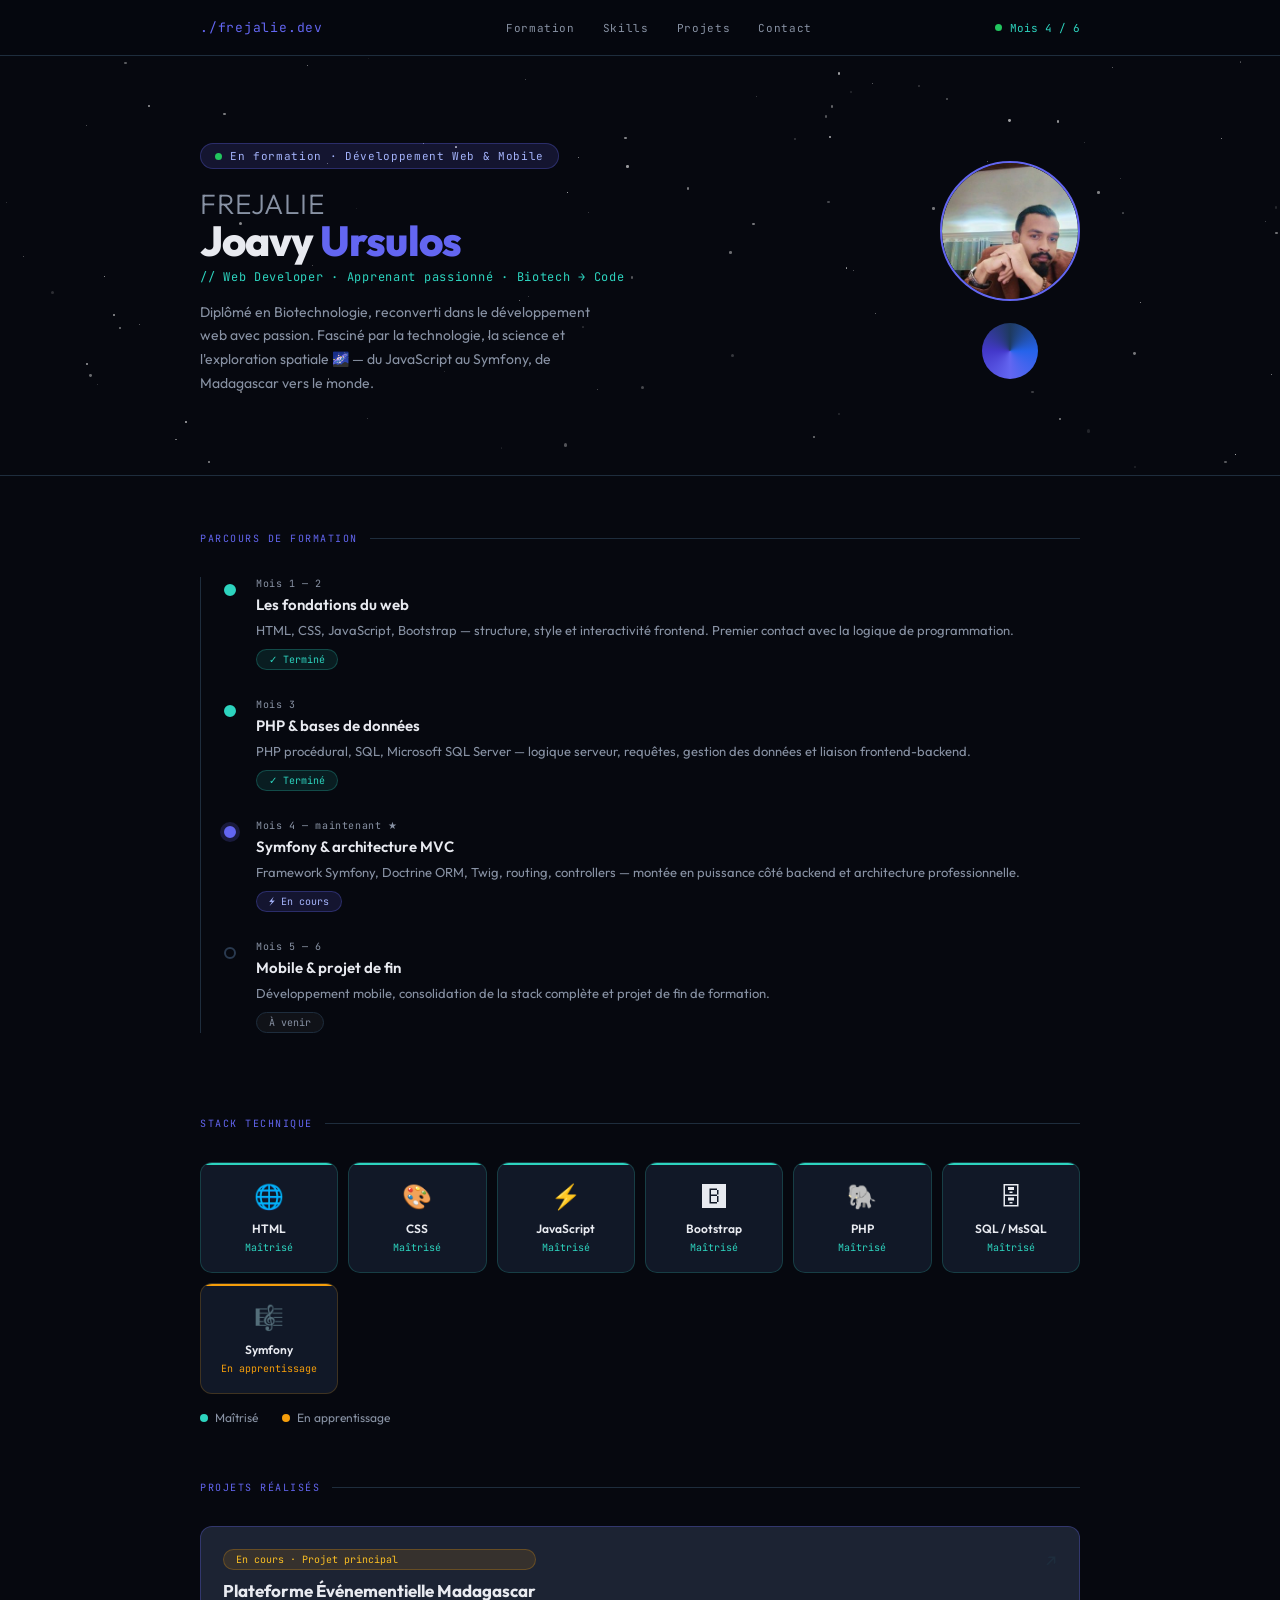
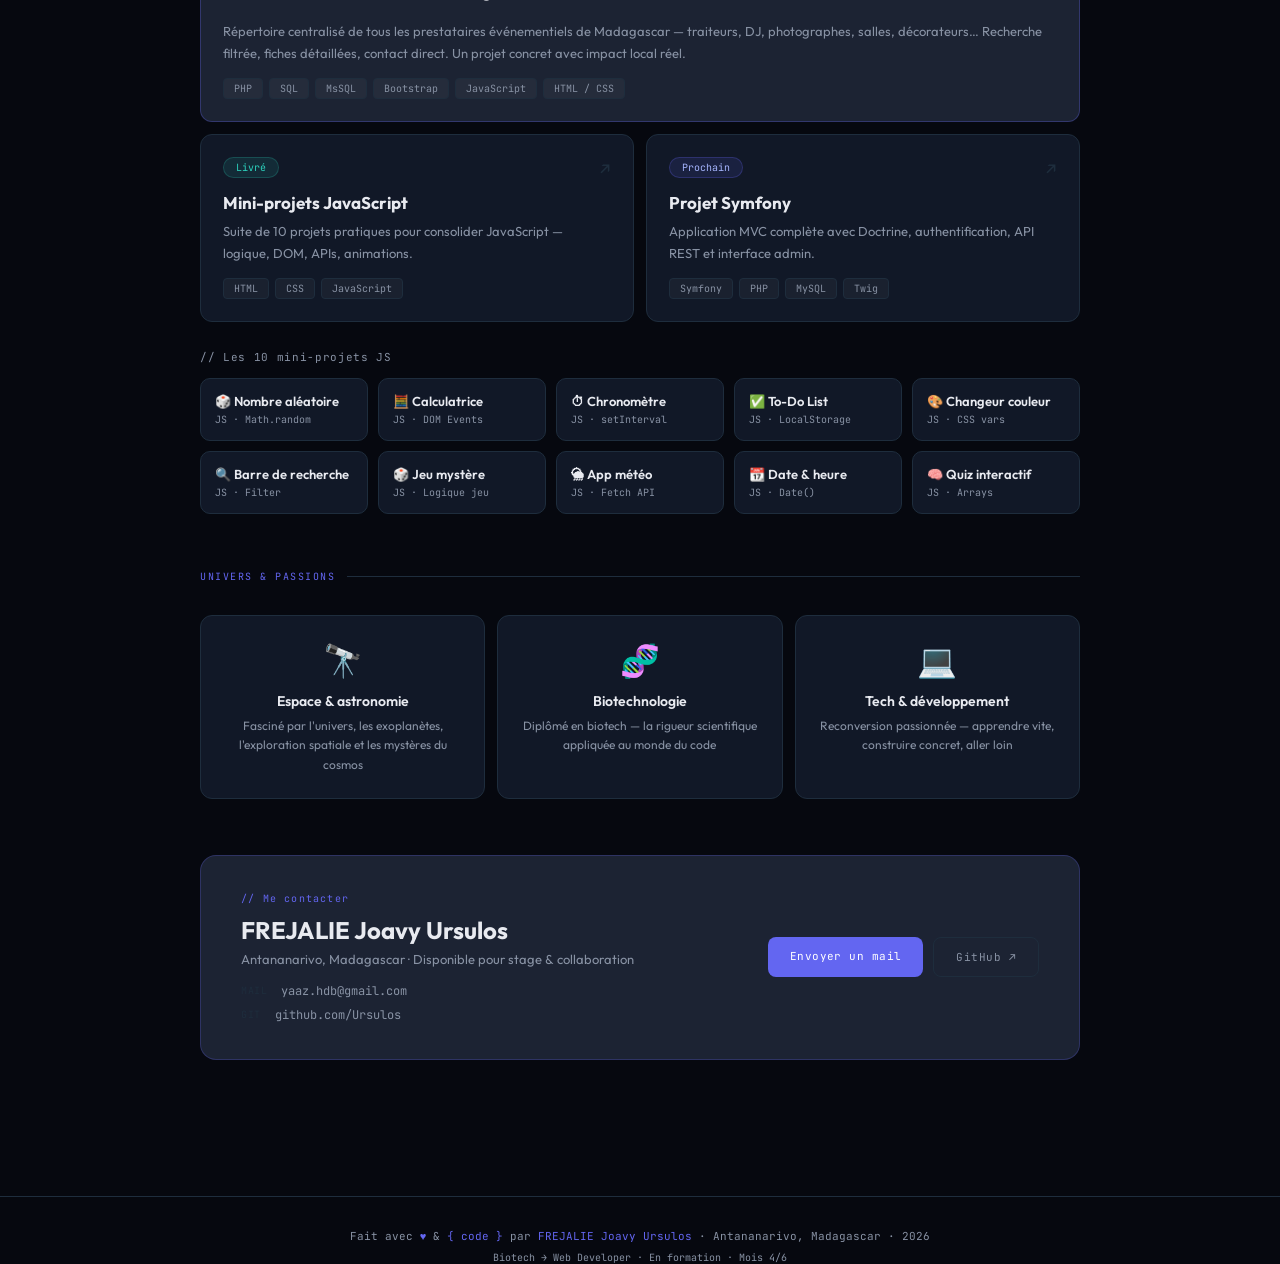
==== index.html @ de27fddd "Add files via upload" ====
<!DOCTYPE html>
<html lang="fr">
<head>
<meta charset="UTF-8">
<meta name="viewport" content="width=device-width, initial-scale=1.0">
<title>FREJALIE Joavy Ursulos — Web Developer Portfolio</title>
<link rel="preconnect" href="https://fonts.googleapis.com">
<link href="https://fonts.googleapis.com/css2?family=Outfit:wght@300;400;500;600;700;800&family=JetBrains+Mono:wght@300;400;500&display=swap" rel="stylesheet">
<style>
*{margin:0;padding:0;box-sizing:border-box}
:root{
  --space:#06080f;--space2:#0d1117;--surface:#111827;--surface2:#1c2333;
  --border:#1e2d3d;--accent:#6366f1;--teal:#2dd4bf;--amber:#f59e0b;
  --text:#e8eaf0;--muted:#8892a4;--soft:#c9d1e0;
  --mono:'JetBrains Mono',monospace;--sans:'Outfit',sans-serif;
}
html{scroll-behavior:smooth}
body{background:var(--space);color:var(--text);font-family:var(--sans);min-height:100vh;overflow-x:hidden}

/* SCROLLBAR */
::-webkit-scrollbar{width:6px}
::-webkit-scrollbar-track{background:var(--space)}
::-webkit-scrollbar-thumb{background:var(--border);border-radius:3px}
::-webkit-scrollbar-thumb:hover{background:var(--accent)}

/* NAV */
nav{
  position:sticky;top:0;z-index:100;
  background:rgba(6,8,15,.85);backdrop-filter:blur(12px);
  border-bottom:1px solid var(--border);
  height:56px;
}
.nav-inner{
  max-width:960px;margin:0 auto;padding:0 40px;
  display:flex;align-items:center;justify-content:space-between;height:100%;
}
.nav-logo{font-family:var(--mono);font-size:13px;color:var(--accent);letter-spacing:.06em}
.nav-links{display:flex;gap:28px}
.nav-links a{font-family:var(--mono);font-size:11px;color:var(--muted);text-decoration:none;letter-spacing:.06em;transition:color .2s}
.nav-links a:hover{color:var(--text)}
.nav-status{display:flex;align-items:center;gap:8px;font-family:var(--mono);font-size:11px;color:var(--teal)}
.status-dot{width:7px;height:7px;border-radius:50%;background:#22c55e;animation:pulse 2s infinite}
@keyframes pulse{0%,100%{opacity:1}50%{opacity:.3}}

.wrap{max-width:960px;margin:0 auto;padding:0 40px 80px}

/* STARFIELD HERO */
.starfield{
  height:420px;background:var(--space);
  position:relative;overflow:hidden;
  border-bottom:1px solid var(--border);
}
.star{position:absolute;border-radius:50%;background:#fff;animation:twinkle 3s infinite alternate}
@keyframes twinkle{0%{opacity:.1}100%{opacity:.95}}

.shooting-star{
  position:absolute;width:2px;height:2px;background:#fff;
  border-radius:50%;animation:shoot 6s linear infinite;opacity:0;
}
@keyframes shoot{
  0%{opacity:0;transform:translate(0,0) rotate(-30deg)}
  5%{opacity:1}
  20%{opacity:0;transform:translate(200px,100px) rotate(-30deg)}
  100%{opacity:0;transform:translate(200px,100px)}
}

.hero-inner{
  position:relative;z-index:2;
  max-width:960px;margin:0 auto;
  padding:48px 40px 0;
  display:flex;align-items:center;justify-content:space-between;
  height:100%;gap:40px;
}

.hero-left{padding-bottom:40px;flex:1}

.status-pill{
  display:inline-flex;align-items:center;gap:8px;
  background:rgba(99,102,241,.15);border:1px solid rgba(99,102,241,.3);
  padding:5px 14px;border-radius:999px;margin-bottom:20px;
}
.status-pill span{font-family:var(--mono);font-size:11px;color:#a5b4fc;letter-spacing:.06em}

.hero-name{font-size:42px;font-weight:800;line-height:1.05;letter-spacing:-.02em;margin-bottom:6px}
.hero-name .fname{color:var(--muted);font-weight:300;font-size:28px;display:block;letter-spacing:.02em}
.hero-name .lname{color:var(--text);display:block}
.hero-name .highlight{color:var(--accent)}
.hero-role{font-family:var(--mono);font-size:12px;color:var(--teal);letter-spacing:.06em;margin-bottom:16px}
.hero-bio{font-size:14px;color:var(--muted);line-height:1.7;max-width:400px}

/* PHOTO SECTION */
.photo-zone{
  display:flex;flex-direction:column;align-items:center;gap:14px;
  padding-bottom:40px;flex-shrink:0;
}
.photo-frame{
  width:140px;height:140px;border-radius:50%;
  border:2px solid var(--accent);
  position:relative;overflow:hidden;
  background:var(--surface2);
  display:flex;align-items:center;justify-content:center;
  cursor:default;
}
.photo-frame::before{
  content:'';position:absolute;inset:-3px;border-radius:50%;
  border:1px solid rgba(99,102,241,.3);
  animation:orbit 8s linear infinite;
}
@keyframes orbit{from{transform:rotate(0deg)}to{transform:rotate(360deg)}}
.photo-frame img{width:100%;height:100%;object-fit:cover;border-radius:50%}
.photo-placeholder{
  display:flex;flex-direction:column;align-items:center;gap:8px;
  text-align:center;padding:16px;
}
.photo-placeholder svg{opacity:.4}
.photo-placeholder p{font-family:var(--mono);font-size:10px;color:var(--muted);line-height:1.5}
.photo-frame{cursor:default}

.planet-mini{
  width:56px;height:56px;border-radius:50%;
  background:conic-gradient(from 0deg,#1e3a5f,#2563eb,#6366f1,#4338ca,#1e3a5f);
  animation:spin 20s linear infinite;margin-top:8px;
}
@keyframes spin{from{filter:hue-rotate(0deg)}to{filter:hue-rotate(360deg)}}

/* SECTIONS */
section{padding:56px 0 0}
.sec-label{
  font-family:var(--mono);font-size:10px;color:var(--accent);
  letter-spacing:.15em;text-transform:uppercase;
  display:flex;align-items:center;gap:12px;margin-bottom:32px;
}
.sec-label::after{content:'';flex:1;height:1px;background:var(--border)}

/* TIMELINE */
.timeline{position:relative;padding-left:28px}
.timeline::before{content:'';position:absolute;left:0;top:0;bottom:0;width:1px;background:var(--border)}
.tl-item{position:relative;margin-bottom:28px;padding-left:28px}
.tl-item::before{
  content:'';position:absolute;left:-4px;top:7px;
  width:8px;height:8px;border-radius:50%;background:var(--border);border:2px solid var(--border);
}
.tl-item.done::before{background:var(--teal);border-color:var(--teal)}
.tl-item.active::before{background:var(--accent);border-color:var(--accent);box-shadow:0 0 0 4px rgba(99,102,241,.2)}
.tl-item.future::before{background:transparent;border-color:#2a3a50}
.tl-month{font-family:var(--mono);font-size:10px;color:var(--muted);letter-spacing:.06em;margin-bottom:5px}
.tl-title{font-size:15px;font-weight:600;color:var(--text);margin-bottom:5px}
.tl-desc{font-size:13px;color:var(--muted);line-height:1.7}
.tl-badge{display:inline-block;font-family:var(--mono);font-size:10px;padding:3px 12px;border-radius:999px;margin-top:8px}
.badge-done{background:rgba(45,212,191,.1);color:#2dd4bf;border:1px solid rgba(45,212,191,.25)}
.badge-now{background:rgba(99,102,241,.15);color:#a5b4fc;border:1px solid rgba(99,102,241,.3)}
.badge-next{background:rgba(255,255,255,.04);color:var(--muted);border:1px solid var(--border)}

/* SKILLS */
.skills-grid{display:grid;grid-template-columns:repeat(auto-fill,minmax(120px,1fr));gap:10px}
.skill-card{
  background:var(--surface);border:1px solid var(--border);border-radius:12px;
  padding:18px 14px;text-align:center;transition:all .25s;
  position:relative;overflow:hidden;
}
.skill-card::before{content:'';position:absolute;top:0;left:0;right:0;height:2px;background:transparent;transition:background .2s}
.skill-card:hover{border-color:var(--accent);transform:translateY(-4px)}
.skill-card:hover::before{background:var(--accent)}
.skill-card.mastered::before{background:var(--teal)}
.skill-card.mastered{border-color:rgba(45,212,191,.2)}
.skill-card.learning::before{background:var(--amber)}
.skill-card.learning{border-color:rgba(245,158,11,.2)}
.skill-icon{font-size:24px;margin-bottom:10px;display:block}
.skill-name{font-size:12px;font-weight:600;color:var(--text);margin-bottom:5px}
.skill-lvl{font-family:var(--mono);font-size:10px}
.lvl-done{color:var(--teal)}
.lvl-now{color:var(--amber)}
.legend{display:flex;gap:24px;margin-top:16px}
.leg-item{display:flex;align-items:center;gap:7px;font-size:12px;color:var(--muted)}
.leg-dot{width:8px;height:8px;border-radius:50%}

/* PROJETS */
.proj-grid{display:grid;grid-template-columns:1fr 1fr;gap:12px}
.proj-card{
  background:var(--surface);border:1px solid var(--border);
  border-radius:12px;padding:22px;cursor:pointer;transition:all .2s;
  text-decoration:none;display:block;color:inherit;
}
.proj-card:hover{border-color:var(--accent);background:var(--surface2);transform:translateY(-2px)}
.proj-card.main{grid-column:1/-1;border-color:rgba(99,102,241,.3);background:var(--surface2)}
.proj-header{display:flex;align-items:flex-start;justify-content:space-between;margin-bottom:12px}
.proj-tag{font-family:var(--mono);font-size:10px;padding:3px 12px;border-radius:999px}
.tag-wip{background:rgba(245,158,11,.12);color:#fbbf24;border:1px solid rgba(245,158,11,.25)}
.tag-done{background:rgba(45,212,191,.1);color:#2dd4bf;border:1px solid rgba(45,212,191,.2)}
.tag-next{background:rgba(99,102,241,.12);color:#a5b4fc;border:1px solid rgba(99,102,241,.25)}
.proj-name{font-size:17px;font-weight:700;margin-bottom:8px}
.proj-desc{font-size:13px;color:var(--muted);line-height:1.65;margin-bottom:14px}
.proj-stack{display:flex;flex-wrap:wrap;gap:6px}
.stk{font-family:var(--mono);font-size:10px;padding:3px 10px;background:rgba(255,255,255,.04);border:1px solid var(--border);border-radius:4px;color:var(--muted)}
.arrow{color:var(--border);font-size:18px;transition:color .2s;flex-shrink:0}
.proj-card:hover .arrow{color:var(--accent)}

/* MINI PROJETS */
.mini-grid{display:grid;grid-template-columns:repeat(auto-fill,minmax(140px,1fr));gap:10px;margin-top:12px}
.mini-card{
  background:var(--surface);border:1px solid var(--border);border-radius:10px;
  padding:14px;transition:all .2s;
}
.mini-card:hover{border-color:rgba(45,212,191,.3);transform:translateY(-2px)}
.mini-name{font-size:13px;font-weight:600;margin-bottom:4px}
.mini-tech{font-family:var(--mono);font-size:10px;color:var(--muted)}

/* PASSIONS */
.passion-row{display:grid;grid-template-columns:repeat(3,1fr);gap:12px}
.passion-card{
  background:var(--surface);border:1px solid var(--border);
  border-radius:12px;padding:24px 20px;text-align:center;transition:border-color .2s;
}
.passion-card:hover{border-color:rgba(99,102,241,.3)}
.passion-emoji{font-size:32px;margin-bottom:12px;display:block}
.passion-name{font-size:14px;font-weight:600;color:var(--text);margin-bottom:6px}
.passion-sub{font-size:12px;color:var(--muted);line-height:1.6}

/* CONTACT */
.contact-bar{
  background:var(--surface2);border:1px solid rgba(99,102,241,.25);
  border-radius:16px;padding:36px 40px;margin-top:56px;
  display:flex;align-items:center;justify-content:space-between;gap:32px;
  flex-wrap:wrap;
}
.contact-left .cl{font-family:var(--mono);font-size:10px;color:var(--accent);letter-spacing:.12em;margin-bottom:10px}
.contact-left .cn{font-size:24px;font-weight:700;margin-bottom:6px}
.contact-left .cs{font-size:13px;color:var(--muted)}
.contact-links{display:flex;flex-direction:column;gap:8px;margin-top:16px}
.contact-link{
  display:flex;align-items:center;gap:10px;
  font-family:var(--mono);font-size:12px;color:var(--muted);
  text-decoration:none;transition:color .2s;
}
.contact-link:hover{color:var(--accent)}
.contact-link .lbl{font-size:10px;color:var(--border);margin-right:4px;letter-spacing:.06em}
.contact-btns{display:flex;gap:10px;flex-wrap:wrap}
.cbtn{
  font-family:var(--mono);font-size:11px;padding:12px 22px;border-radius:8px;
  cursor:pointer;border:none;transition:all .2s;letter-spacing:.04em;text-decoration:none;
  display:inline-block;
}
.cbtn-primary{background:var(--accent);color:#fff}
.cbtn-primary:hover{opacity:.85;transform:translateY(-1px)}
.cbtn-sec{background:transparent;color:var(--muted);border:1px solid var(--border)}
.cbtn-sec:hover{border-color:var(--accent);color:var(--text)}

/* FOOTER */
footer{
  text-align:center;padding:32px 0 0;
  border-top:1px solid var(--border);margin-top:56px;
  font-family:var(--mono);font-size:11px;color:var(--muted);
}
footer span{color:var(--accent)}

/* ANIMATIONS ENTRÉE */
@keyframes fadeUp{from{opacity:0;transform:translateY(20px)}to{opacity:1;transform:translateY(0)}}
.hero-left{animation:fadeUp .7s ease both}
.photo-zone{animation:fadeUp .7s .15s ease both}

/* RESPONSIVE */
@media(max-width:700px){
  .nav-inner{padding:0 20px}
  .nav-links{display:none}
  .wrap{padding:0 20px 60px}
  .starfield{height:auto}
  .hero-inner{
    flex-direction:column-reverse;
    padding:28px 20px;
    gap:20px;height:auto;
  }
  .hero-left{padding-bottom:0;width:100%}
  .photo-zone{padding-bottom:0;width:100%;flex-direction:row;justify-content:flex-start;align-items:center;gap:16px}
  .photo-frame{width:90px;height:90px;flex-shrink:0}
  .planet-mini{display:none}
  .hero-name{font-size:28px}
  .hero-bio{max-width:100%}
  .proj-grid{grid-template-columns:1fr}
  .proj-card.main{grid-column:auto}
  .passion-row{grid-template-columns:1fr}
  .contact-bar{flex-direction:column;padding:28px 24px;text-align:center}
  .contact-links{align-items:center}
  .mini-grid{grid-template-columns:repeat(auto-fill,minmax(130px,1fr))}
}
</style>
</head>
<body>

<nav>
  <div class="nav-inner">
    <div class="nav-logo">./frejalie.dev</div>
    <div class="nav-links">
      <a href="#formation">Formation</a>
      <a href="#skills">Skills</a>
      <a href="#projets">Projets</a>
      <a href="#contact">Contact</a>
    </div>
    <div class="nav-status">
      <div class="status-dot"></div>
      Mois 4 / 6
    </div>
  </div>
</nav>

<!-- HERO -->
<div class="starfield" id="sf">
  <div class="hero-inner">

    <div class="hero-left">
      <div class="status-pill">
        <div class="status-dot"></div>
        <span>En formation · Développement Web & Mobile</span>
      </div>
      <div class="hero-name">
        <span class="fname">FREJALIE</span>
        <span class="lname">Joavy <span class="highlight">Ursulos</span></span>
      </div>
      <div class="hero-role">// Web Developer · Apprenant passionné · Biotech → Code</div>
      <p class="hero-bio">
        Diplômé en Biotechnologie, reconverti dans le développement web avec passion.
        Fasciné par la technologie, la science et l'exploration spatiale 🌌
        — du JavaScript au Symfony, de Madagascar vers le monde.
      </p>
    </div>

    <!-- PHOTO ZONE -->
    <div class="photo-zone">
      <div class="photo-frame">
        <img src="[data-uri]" alt="FREJALIE Joavy Ursulos">
      </div>
      <div class="planet-mini"></div>
    </div>

  </div>
</div>

<div class="wrap">

  <!-- FORMATION -->
  <section id="formation">
    <div class="sec-label">Parcours de formation</div>
    <div class="timeline">

      <div class="tl-item done">
        <div class="tl-month">Mois 1 — 2</div>
        <div class="tl-title">Les fondations du web</div>
        <div class="tl-desc">HTML, CSS, JavaScript, Bootstrap — structure, style et interactivité frontend. Premier contact avec la logique de programmation.</div>
        <span class="tl-badge badge-done">✓ Terminé</span>
      </div>

      <div class="tl-item done">
        <div class="tl-month">Mois 3</div>
        <div class="tl-title">PHP & bases de données</div>
        <div class="tl-desc">PHP procédural, SQL, Microsoft SQL Server — logique serveur, requêtes, gestion des données et liaison frontend-backend.</div>
        <span class="tl-badge badge-done">✓ Terminé</span>
      </div>

      <div class="tl-item active">
        <div class="tl-month">Mois 4 — maintenant ★</div>
        <div class="tl-title">Symfony & architecture MVC</div>
        <div class="tl-desc">Framework Symfony, Doctrine ORM, Twig, routing, controllers — montée en puissance côté backend et architecture professionnelle.</div>
        <span class="tl-badge badge-now">⚡ En cours</span>
      </div>

      <div class="tl-item future">
        <div class="tl-month">Mois 5 — 6</div>
        <div class="tl-title">Mobile & projet de fin</div>
        <div class="tl-desc">Développement mobile, consolidation de la stack complète et projet de fin de formation.</div>
        <span class="tl-badge badge-next">À venir</span>
      </div>

    </div>
  </section>

  <!-- SKILLS -->
  <section id="skills">
    <div class="sec-label">Stack technique</div>
    <div class="skills-grid">
      <div class="skill-card mastered">
        <span class="skill-icon">🌐</span>
        <div class="skill-name">HTML</div>
        <div class="skill-lvl lvl-done">Maîtrisé</div>
      </div>
      <div class="skill-card mastered">
        <span class="skill-icon">🎨</span>
        <div class="skill-name">CSS</div>
        <div class="skill-lvl lvl-done">Maîtrisé</div>
      </div>
      <div class="skill-card mastered">
        <span class="skill-icon">⚡</span>
        <div class="skill-name">JavaScript</div>
        <div class="skill-lvl lvl-done">Maîtrisé</div>
      </div>
      <div class="skill-card mastered">
        <span class="skill-icon">🅱</span>
        <div class="skill-name">Bootstrap</div>
        <div class="skill-lvl lvl-done">Maîtrisé</div>
      </div>
      <div class="skill-card mastered">
        <span class="skill-icon">🐘</span>
        <div class="skill-name">PHP</div>
        <div class="skill-lvl lvl-done">Maîtrisé</div>
      </div>
      <div class="skill-card mastered">
        <span class="skill-icon">🗄</span>
        <div class="skill-name">SQL / MsSQL</div>
        <div class="skill-lvl lvl-done">Maîtrisé</div>
      </div>
      <div class="skill-card learning">
        <span class="skill-icon">🎼</span>
        <div class="skill-name">Symfony</div>
        <div class="skill-lvl lvl-now">En apprentissage</div>
      </div>
    </div>
    <div class="legend">
      <div class="leg-item"><div class="leg-dot" style="background:#2dd4bf"></div>Maîtrisé</div>
      <div class="leg-item"><div class="leg-dot" style="background:#f59e0b"></div>En apprentissage</div>
    </div>
  </section>

  <!-- PROJETS -->
  <section id="projets">
    <div class="sec-label">Projets réalisés</div>
    <div class="proj-grid">

      <div class="proj-card main">
        <div class="proj-header">
          <div>
            <div class="proj-tag tag-wip" style="margin-bottom:10px">En cours · Projet principal</div>
            <div class="proj-name">Plateforme Événementielle Madagascar</div>
          </div>
          <span class="arrow">↗</span>
        </div>
        <p class="proj-desc">
          Répertoire centralisé de tous les prestataires événementiels de Madagascar — traiteurs, DJ, photographes, salles, décorateurs…
          Recherche filtrée, fiches détaillées, contact direct. Un projet concret avec impact local réel.
        </p>
        <div class="proj-stack">
          <span class="stk">PHP</span>
          <span class="stk">SQL</span>
          <span class="stk">MsSQL</span>
          <span class="stk">Bootstrap</span>
          <span class="stk">JavaScript</span>
          <span class="stk">HTML / CSS</span>
        </div>
      </div>

      <div class="proj-card">
        <div class="proj-header">
          <div class="proj-tag tag-done">Livré</div>
          <span class="arrow">↗</span>
        </div>
        <div class="proj-name">Mini-projets JavaScript</div>
        <p class="proj-desc">Suite de 10 projets pratiques pour consolider JavaScript — logique, DOM, APIs, animations.</p>
        <div class="proj-stack">
          <span class="stk">HTML</span><span class="stk">CSS</span><span class="stk">JavaScript</span>
        </div>
      </div>

      <div class="proj-card">
        <div class="proj-header">
          <div class="proj-tag tag-next">Prochain</div>
          <span class="arrow">↗</span>
        </div>
        <div class="proj-name">Projet Symfony</div>
        <p class="proj-desc">Application MVC complète avec Doctrine, authentification, API REST et interface admin.</p>
        <div class="proj-stack">
          <span class="stk">Symfony</span><span class="stk">PHP</span><span class="stk">MySQL</span><span class="stk">Twig</span>
        </div>
      </div>

    </div>

    <!-- MINI PROJETS -->
    <div style="margin-top:28px">
      <div style="font-family:var(--mono);font-size:11px;color:var(--muted);margin-bottom:14px;letter-spacing:.06em">// Les 10 mini-projets JS</div>
      <div class="mini-grid">
        <div class="mini-card"><div class="mini-name">🎲 Nombre aléatoire</div><div class="mini-tech">JS · Math.random</div></div>
        <div class="mini-card"><div class="mini-name">🧮 Calculatrice</div><div class="mini-tech">JS · DOM Events</div></div>
        <div class="mini-card"><div class="mini-name">⏱ Chronomètre</div><div class="mini-tech">JS · setInterval</div></div>
        <div class="mini-card"><div class="mini-name">✅ To-Do List</div><div class="mini-tech">JS · LocalStorage</div></div>
        <div class="mini-card"><div class="mini-name">🎨 Changeur couleur</div><div class="mini-tech">JS · CSS vars</div></div>
        <div class="mini-card"><div class="mini-name">🔍 Barre de recherche</div><div class="mini-tech">JS · Filter</div></div>
        <div class="mini-card"><div class="mini-name">🎲 Jeu mystère</div><div class="mini-tech">JS · Logique jeu</div></div>
        <div class="mini-card"><div class="mini-name">🌦 App météo</div><div class="mini-tech">JS · Fetch API</div></div>
        <div class="mini-card"><div class="mini-name">📆 Date & heure</div><div class="mini-tech">JS · Date()</div></div>
        <div class="mini-card"><div class="mini-name">🧠 Quiz interactif</div><div class="mini-tech">JS · Arrays</div></div>
      </div>
    </div>
  </section>

  <!-- PASSIONS -->
  <section id="passions">
    <div class="sec-label">Univers & passions</div>
    <div class="passion-row">
      <div class="passion-card">
        <span class="passion-emoji">🔭</span>
        <div class="passion-name">Espace & astronomie</div>
        <div class="passion-sub">Fasciné par l'univers, les exoplanètes, l'exploration spatiale et les mystères du cosmos</div>
      </div>
      <div class="passion-card">
        <span class="passion-emoji">🧬</span>
        <div class="passion-name">Biotechnologie</div>
        <div class="passion-sub">Diplômé en biotech — la rigueur scientifique appliquée au monde du code</div>
      </div>
      <div class="passion-card">
        <span class="passion-emoji">💻</span>
        <div class="passion-name">Tech & développement</div>
        <div class="passion-sub">Reconversion passionnée — apprendre vite, construire concret, aller loin</div>
      </div>
    </div>
  </section>

  <!-- CONTACT -->
  <div class="contact-bar" id="contact">
    <div class="contact-left">
      <div class="cl">// Me contacter</div>
      <div class="cn">FREJALIE Joavy Ursulos</div>
      <div class="cs">Antananarivo, Madagascar · Disponible pour stage & collaboration</div>
      <div class="contact-links">
        <a class="contact-link" href="mailto:yaaz.hdb@gmail.com">
          <span class="lbl">MAIL</span> yaaz.hdb@gmail.com
        </a>
        <a class="contact-link" href="https://github.com/Ursulos" target="_blank" rel="noopener">
          <span class="lbl">GIT</span> github.com/Ursulos
        </a>
      </div>
    </div>
    <div class="contact-btns">
      <a class="cbtn cbtn-primary" href="mailto:yaaz.hdb@gmail.com">Envoyer un mail</a>
      <a class="cbtn cbtn-sec" href="https://github.com/Ursulos" target="_blank" rel="noopener">GitHub ↗</a>
    </div>
  </div>

</div>

<footer>
  <div style="max-width:960px;margin:0 auto;padding:0 40px">
    <p>Fait avec <span>♥</span> &amp; <span>{ code }</span> par <span>FREJALIE Joavy Ursulos</span> · Antananarivo, Madagascar · 2026</p>
    <p style="margin-top:8px;font-size:10px">Biotech → Web Developer · En formation · Mois 4/6</p>
  </div>
</footer>

<script>
// ÉTOILES
const sf = document.getElementById('sf');
for(let i=0;i<90;i++){
  const s=document.createElement('div');
  s.className='star';
  const size=Math.random()*2.8+.4;
  s.style.cssText=`width:${size}px;height:${size}px;top:${Math.random()*100}%;left:${Math.random()*100}%;animation-delay:${Math.random()*4}s;animation-duration:${2+Math.random()*5}s;opacity:${Math.random()*.6+.1}`;
  sf.appendChild(s);
}

// ÉTOILE FILANTE
for(let i=0;i<3;i++){
  const ss=document.createElement('div');
  ss.className='shooting-star';
  ss.style.cssText=`top:${10+Math.random()*40}%;left:${Math.random()*60}%;animation-delay:${i*2.5+Math.random()*2}s`;
  sf.appendChild(ss);
}

// Photo intégrée directement en base64

// NAV ACTIVE LINK
const sections=document.querySelectorAll('section,[id]');
const navLinks=document.querySelectorAll('.nav-links a');
window.addEventListener('scroll',()=>{
  let cur='';
  sections.forEach(s=>{if(s.id&&s.getBoundingClientRect().top<120)cur=s.id});
  navLinks.forEach(a=>{
    a.style.color=a.getAttribute('href')==='#'+cur?'var(--text)':'var(--muted)';
  });
});
</script>
</body>
</html>
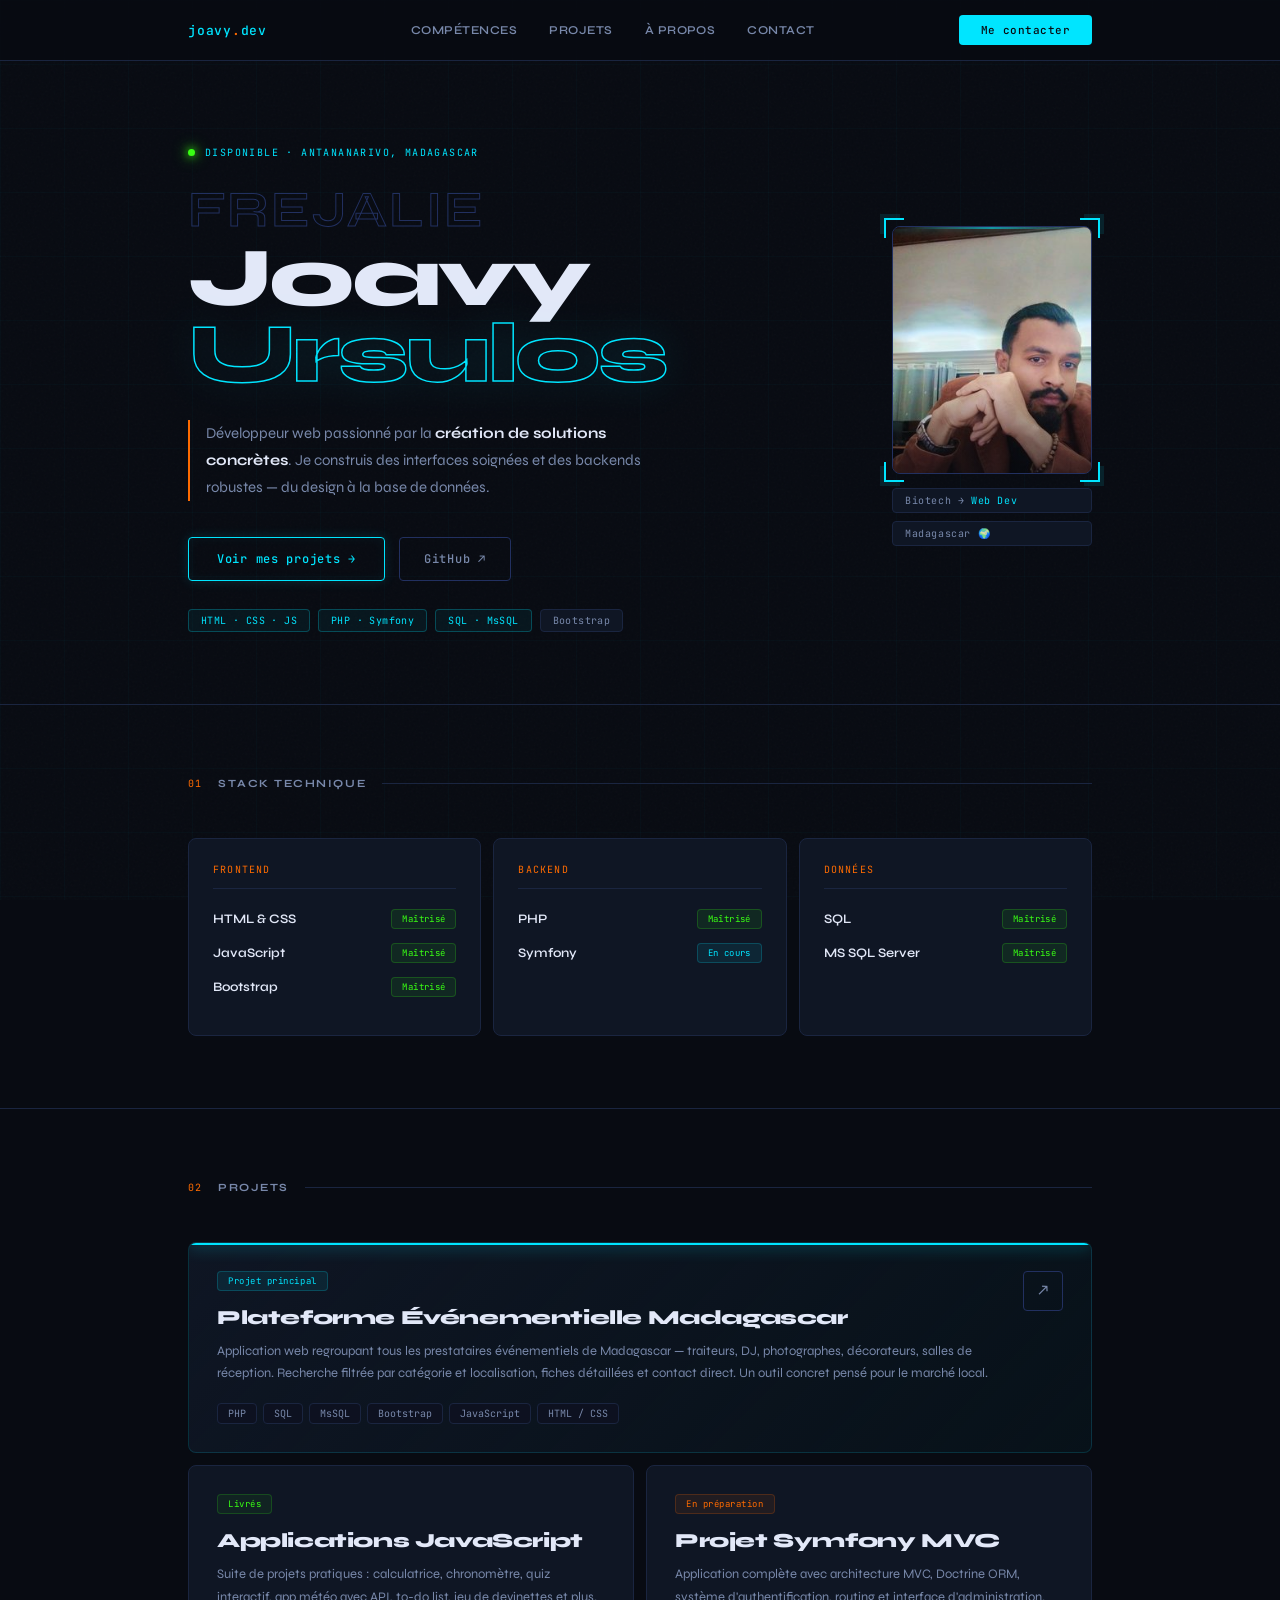
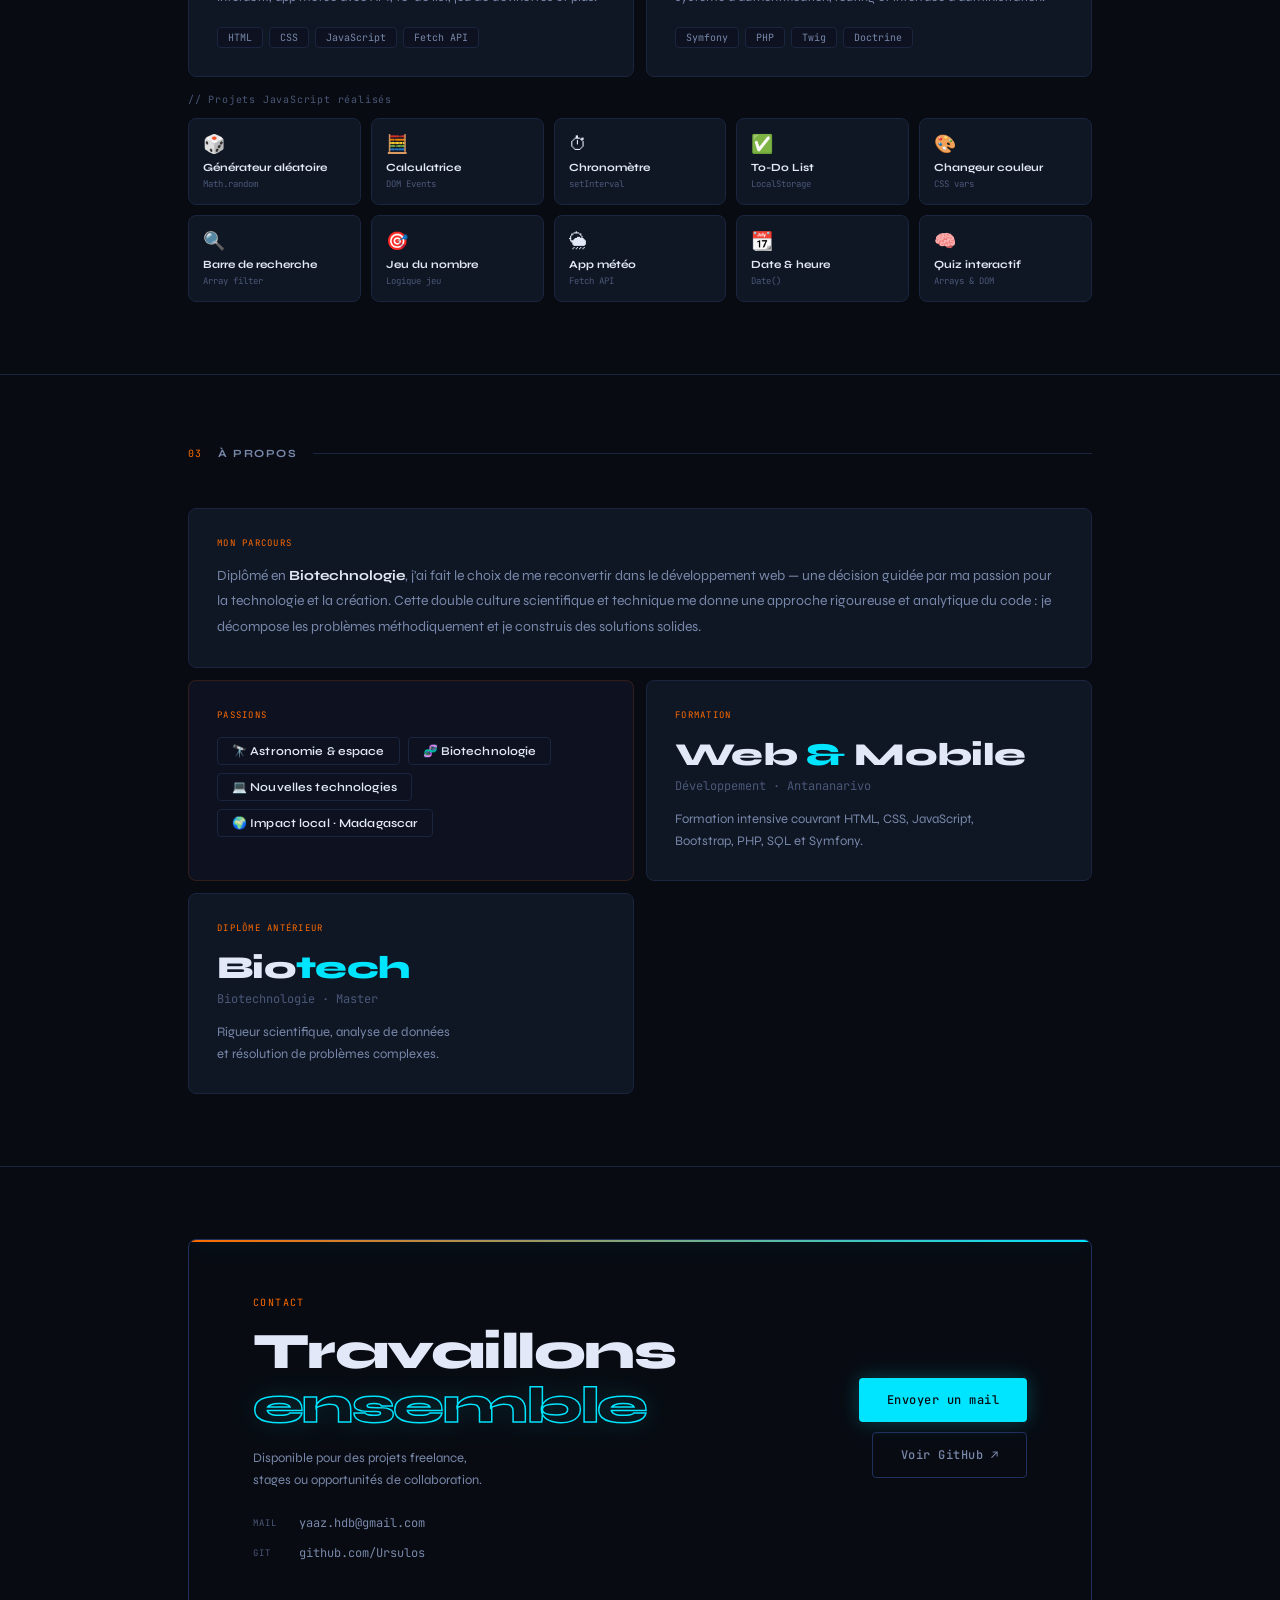
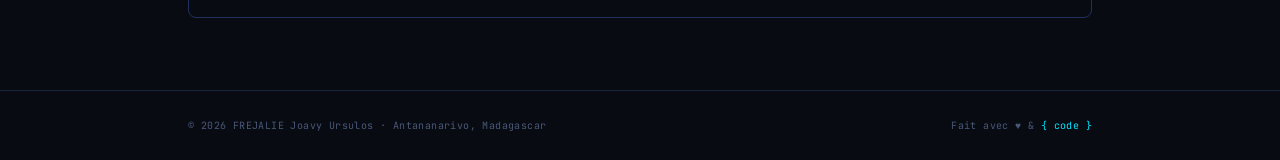
==== commit 5c77cdb9: "Add files via upload" ====
--- a/index.html
+++ b/index.html
@@ -1,577 +1,652 @@
-<!DOCTYPE html>
-<html lang="fr">
-<head>
-<meta charset="UTF-8">
-<meta name="viewport" content="width=device-width, initial-scale=1.0">
-<title>FREJALIE Joavy Ursulos — Web Developer Portfolio</title>
-<link rel="preconnect" href="https://fonts.googleapis.com">
-<link href="https://fonts.googleapis.com/css2?family=Outfit:wght@300;400;500;600;700;800&family=JetBrains+Mono:wght@300;400;500&display=swap" rel="stylesheet">
-<style>
-*{margin:0;padding:0;box-sizing:border-box}
-:root{
-  --space:#06080f;--space2:#0d1117;--surface:#111827;--surface2:#1c2333;
-  --border:#1e2d3d;--accent:#6366f1;--teal:#2dd4bf;--amber:#f59e0b;
-  --text:#e8eaf0;--muted:#8892a4;--soft:#c9d1e0;
-  --mono:'JetBrains Mono',monospace;--sans:'Outfit',sans-serif;
-}
-html{scroll-behavior:smooth}
-body{background:var(--space);color:var(--text);font-family:var(--sans);min-height:100vh;overflow-x:hidden}
-
-/* SCROLLBAR */
-::-webkit-scrollbar{width:6px}
-::-webkit-scrollbar-track{background:var(--space)}
-::-webkit-scrollbar-thumb{background:var(--border);border-radius:3px}
-::-webkit-scrollbar-thumb:hover{background:var(--accent)}
-
-/* NAV */
-nav{
-  position:sticky;top:0;z-index:100;
-  background:rgba(6,8,15,.85);backdrop-filter:blur(12px);
-  border-bottom:1px solid var(--border);
-  height:56px;
-}
-.nav-inner{
-  max-width:960px;margin:0 auto;padding:0 40px;
-  display:flex;align-items:center;justify-content:space-between;height:100%;
-}
-.nav-logo{font-family:var(--mono);font-size:13px;color:var(--accent);letter-spacing:.06em}
-.nav-links{display:flex;gap:28px}
-.nav-links a{font-family:var(--mono);font-size:11px;color:var(--muted);text-decoration:none;letter-spacing:.06em;transition:color .2s}
-.nav-links a:hover{color:var(--text)}
-.nav-status{display:flex;align-items:center;gap:8px;font-family:var(--mono);font-size:11px;color:var(--teal)}
-.status-dot{width:7px;height:7px;border-radius:50%;background:#22c55e;animation:pulse 2s infinite}
-@keyframes pulse{0%,100%{opacity:1}50%{opacity:.3}}
-
-.wrap{max-width:960px;margin:0 auto;padding:0 40px 80px}
-
-/* STARFIELD HERO */
-.starfield{
-  height:420px;background:var(--space);
-  position:relative;overflow:hidden;
-  border-bottom:1px solid var(--border);
-}
-.star{position:absolute;border-radius:50%;background:#fff;animation:twinkle 3s infinite alternate}
-@keyframes twinkle{0%{opacity:.1}100%{opacity:.95}}
-
-.shooting-star{
-  position:absolute;width:2px;height:2px;background:#fff;
-  border-radius:50%;animation:shoot 6s linear infinite;opacity:0;
-}
-@keyframes shoot{
-  0%{opacity:0;transform:translate(0,0) rotate(-30deg)}
-  5%{opacity:1}
-  20%{opacity:0;transform:translate(200px,100px) rotate(-30deg)}
-  100%{opacity:0;transform:translate(200px,100px)}
-}
-
-.hero-inner{
-  position:relative;z-index:2;
-  max-width:960px;margin:0 auto;
-  padding:48px 40px 0;
-  display:flex;align-items:center;justify-content:space-between;
-  height:100%;gap:40px;
-}
-
-.hero-left{padding-bottom:40px;flex:1}
-
-.status-pill{
-  display:inline-flex;align-items:center;gap:8px;
-  background:rgba(99,102,241,.15);border:1px solid rgba(99,102,241,.3);
-  padding:5px 14px;border-radius:999px;margin-bottom:20px;
-}
-.status-pill span{font-family:var(--mono);font-size:11px;color:#a5b4fc;letter-spacing:.06em}
-
-.hero-name{font-size:42px;font-weight:800;line-height:1.05;letter-spacing:-.02em;margin-bottom:6px}
-.hero-name .fname{color:var(--muted);font-weight:300;font-size:28px;display:block;letter-spacing:.02em}
-.hero-name .lname{color:var(--text);display:block}
-.hero-name .highlight{color:var(--accent)}
-.hero-role{font-family:var(--mono);font-size:12px;color:var(--teal);letter-spacing:.06em;margin-bottom:16px}
-.hero-bio{font-size:14px;color:var(--muted);line-height:1.7;max-width:400px}
-
-/* PHOTO SECTION */
-.photo-zone{
-  display:flex;flex-direction:column;align-items:center;gap:14px;
-  padding-bottom:40px;flex-shrink:0;
-}
-.photo-frame{
-  width:140px;height:140px;border-radius:50%;
-  border:2px solid var(--accent);
-  position:relative;overflow:hidden;
-  background:var(--surface2);
-  display:flex;align-items:center;justify-content:center;
-  cursor:default;
-}
-.photo-frame::before{
-  content:'';position:absolute;inset:-3px;border-radius:50%;
-  border:1px solid rgba(99,102,241,.3);
-  animation:orbit 8s linear infinite;
-}
-@keyframes orbit{from{transform:rotate(0deg)}to{transform:rotate(360deg)}}
-.photo-frame img{width:100%;height:100%;object-fit:cover;border-radius:50%}
-.photo-placeholder{
-  display:flex;flex-direction:column;align-items:center;gap:8px;
-  text-align:center;padding:16px;
-}
-.photo-placeholder svg{opacity:.4}
-.photo-placeholder p{font-family:var(--mono);font-size:10px;color:var(--muted);line-height:1.5}
-.photo-frame{cursor:default}
-
-.planet-mini{
-  width:56px;height:56px;border-radius:50%;
-  background:conic-gradient(from 0deg,#1e3a5f,#2563eb,#6366f1,#4338ca,#1e3a5f);
-  animation:spin 20s linear infinite;margin-top:8px;
-}
-@keyframes spin{from{filter:hue-rotate(0deg)}to{filter:hue-rotate(360deg)}}
-
-/* SECTIONS */
-section{padding:56px 0 0}
-.sec-label{
-  font-family:var(--mono);font-size:10px;color:var(--accent);
-  letter-spacing:.15em;text-transform:uppercase;
-  display:flex;align-items:center;gap:12px;margin-bottom:32px;
-}
-.sec-label::after{content:'';flex:1;height:1px;background:var(--border)}
-
-/* TIMELINE */
-.timeline{position:relative;padding-left:28px}
-.timeline::before{content:'';position:absolute;left:0;top:0;bottom:0;width:1px;background:var(--border)}
-.tl-item{position:relative;margin-bottom:28px;padding-left:28px}
-.tl-item::before{
-  content:'';position:absolute;left:-4px;top:7px;
-  width:8px;height:8px;border-radius:50%;background:var(--border);border:2px solid var(--border);
-}
-.tl-item.done::before{background:var(--teal);border-color:var(--teal)}
-.tl-item.active::before{background:var(--accent);border-color:var(--accent);box-shadow:0 0 0 4px rgba(99,102,241,.2)}
-.tl-item.future::before{background:transparent;border-color:#2a3a50}
-.tl-month{font-family:var(--mono);font-size:10px;color:var(--muted);letter-spacing:.06em;margin-bottom:5px}
-.tl-title{font-size:15px;font-weight:600;color:var(--text);margin-bottom:5px}
-.tl-desc{font-size:13px;color:var(--muted);line-height:1.7}
-.tl-badge{display:inline-block;font-family:var(--mono);font-size:10px;padding:3px 12px;border-radius:999px;margin-top:8px}
-.badge-done{background:rgba(45,212,191,.1);color:#2dd4bf;border:1px solid rgba(45,212,191,.25)}
-.badge-now{background:rgba(99,102,241,.15);color:#a5b4fc;border:1px solid rgba(99,102,241,.3)}
-.badge-next{background:rgba(255,255,255,.04);color:var(--muted);border:1px solid var(--border)}
-
-/* SKILLS */
-.skills-grid{display:grid;grid-template-columns:repeat(auto-fill,minmax(120px,1fr));gap:10px}
-.skill-card{
-  background:var(--surface);border:1px solid var(--border);border-radius:12px;
-  padding:18px 14px;text-align:center;transition:all .25s;
-  position:relative;overflow:hidden;
-}
-.skill-card::before{content:'';position:absolute;top:0;left:0;right:0;height:2px;background:transparent;transition:background .2s}
-.skill-card:hover{border-color:var(--accent);transform:translateY(-4px)}
-.skill-card:hover::before{background:var(--accent)}
-.skill-card.mastered::before{background:var(--teal)}
-.skill-card.mastered{border-color:rgba(45,212,191,.2)}
-.skill-card.learning::before{background:var(--amber)}
-.skill-card.learning{border-color:rgba(245,158,11,.2)}
-.skill-icon{font-size:24px;margin-bottom:10px;display:block}
-.skill-name{font-size:12px;font-weight:600;color:var(--text);margin-bottom:5px}
-.skill-lvl{font-family:var(--mono);font-size:10px}
-.lvl-done{color:var(--teal)}
-.lvl-now{color:var(--amber)}
-.legend{display:flex;gap:24px;margin-top:16px}
-.leg-item{display:flex;align-items:center;gap:7px;font-size:12px;color:var(--muted)}
-.leg-dot{width:8px;height:8px;border-radius:50%}
-
-/* PROJETS */
-.proj-grid{display:grid;grid-template-columns:1fr 1fr;gap:12px}
-.proj-card{
-  background:var(--surface);border:1px solid var(--border);
-  border-radius:12px;padding:22px;cursor:pointer;transition:all .2s;
-  text-decoration:none;display:block;color:inherit;
-}
-.proj-card:hover{border-color:var(--accent);background:var(--surface2);transform:translateY(-2px)}
-.proj-card.main{grid-column:1/-1;border-color:rgba(99,102,241,.3);background:var(--surface2)}
-.proj-header{display:flex;align-items:flex-start;justify-content:space-between;margin-bottom:12px}
-.proj-tag{font-family:var(--mono);font-size:10px;padding:3px 12px;border-radius:999px}
-.tag-wip{background:rgba(245,158,11,.12);color:#fbbf24;border:1px solid rgba(245,158,11,.25)}
-.tag-done{background:rgba(45,212,191,.1);color:#2dd4bf;border:1px solid rgba(45,212,191,.2)}
-.tag-next{background:rgba(99,102,241,.12);color:#a5b4fc;border:1px solid rgba(99,102,241,.25)}
-.proj-name{font-size:17px;font-weight:700;margin-bottom:8px}
-.proj-desc{font-size:13px;color:var(--muted);line-height:1.65;margin-bottom:14px}
-.proj-stack{display:flex;flex-wrap:wrap;gap:6px}
-.stk{font-family:var(--mono);font-size:10px;padding:3px 10px;background:rgba(255,255,255,.04);border:1px solid var(--border);border-radius:4px;color:var(--muted)}
-.arrow{color:var(--border);font-size:18px;transition:color .2s;flex-shrink:0}
-.proj-card:hover .arrow{color:var(--accent)}
-
-/* MINI PROJETS */
-.mini-grid{display:grid;grid-template-columns:repeat(auto-fill,minmax(140px,1fr));gap:10px;margin-top:12px}
-.mini-card{
-  background:var(--surface);border:1px solid var(--border);border-radius:10px;
-  padding:14px;transition:all .2s;
-}
-.mini-card:hover{border-color:rgba(45,212,191,.3);transform:translateY(-2px)}
-.mini-name{font-size:13px;font-weight:600;margin-bottom:4px}
-.mini-tech{font-family:var(--mono);font-size:10px;color:var(--muted)}
-
-/* PASSIONS */
-.passion-row{display:grid;grid-template-columns:repeat(3,1fr);gap:12px}
-.passion-card{
-  background:var(--surface);border:1px solid var(--border);
-  border-radius:12px;padding:24px 20px;text-align:center;transition:border-color .2s;
-}
-.passion-card:hover{border-color:rgba(99,102,241,.3)}
-.passion-emoji{font-size:32px;margin-bottom:12px;display:block}
-.passion-name{font-size:14px;font-weight:600;color:var(--text);margin-bottom:6px}
-.passion-sub{font-size:12px;color:var(--muted);line-height:1.6}
-
-/* CONTACT */
-.contact-bar{
-  background:var(--surface2);border:1px solid rgba(99,102,241,.25);
-  border-radius:16px;padding:36px 40px;margin-top:56px;
-  display:flex;align-items:center;justify-content:space-between;gap:32px;
-  flex-wrap:wrap;
-}
-.contact-left .cl{font-family:var(--mono);font-size:10px;color:var(--accent);letter-spacing:.12em;margin-bottom:10px}
-.contact-left .cn{font-size:24px;font-weight:700;margin-bottom:6px}
-.contact-left .cs{font-size:13px;color:var(--muted)}
-.contact-links{display:flex;flex-direction:column;gap:8px;margin-top:16px}
-.contact-link{
-  display:flex;align-items:center;gap:10px;
-  font-family:var(--mono);font-size:12px;color:var(--muted);
-  text-decoration:none;transition:color .2s;
-}
-.contact-link:hover{color:var(--accent)}
-.contact-link .lbl{font-size:10px;color:var(--border);margin-right:4px;letter-spacing:.06em}
-.contact-btns{display:flex;gap:10px;flex-wrap:wrap}
-.cbtn{
-  font-family:var(--mono);font-size:11px;padding:12px 22px;border-radius:8px;
-  cursor:pointer;border:none;transition:all .2s;letter-spacing:.04em;text-decoration:none;
-  display:inline-block;
-}
-.cbtn-primary{background:var(--accent);color:#fff}
-.cbtn-primary:hover{opacity:.85;transform:translateY(-1px)}
-.cbtn-sec{background:transparent;color:var(--muted);border:1px solid var(--border)}
-.cbtn-sec:hover{border-color:var(--accent);color:var(--text)}
-
-/* FOOTER */
-footer{
-  text-align:center;padding:32px 0 0;
-  border-top:1px solid var(--border);margin-top:56px;
-  font-family:var(--mono);font-size:11px;color:var(--muted);
-}
-footer span{color:var(--accent)}
-
-/* ANIMATIONS ENTRÉE */
-@keyframes fadeUp{from{opacity:0;transform:translateY(20px)}to{opacity:1;transform:translateY(0)}}
-.hero-left{animation:fadeUp .7s ease both}
-.photo-zone{animation:fadeUp .7s .15s ease both}
-
-/* RESPONSIVE */
-@media(max-width:700px){
-  .nav-inner{padding:0 20px}
-  .nav-links{display:none}
-  .wrap{padding:0 20px 60px}
-  .starfield{height:auto}
-  .hero-inner{
-    flex-direction:column-reverse;
-    padding:28px 20px;
-    gap:20px;height:auto;
-  }
-  .hero-left{padding-bottom:0;width:100%}
-  .photo-zone{padding-bottom:0;width:100%;flex-direction:row;justify-content:flex-start;align-items:center;gap:16px}
-  .photo-frame{width:90px;height:90px;flex-shrink:0}
-  .planet-mini{display:none}
-  .hero-name{font-size:28px}
-  .hero-bio{max-width:100%}
-  .proj-grid{grid-template-columns:1fr}
-  .proj-card.main{grid-column:auto}
-  .passion-row{grid-template-columns:1fr}
-  .contact-bar{flex-direction:column;padding:28px 24px;text-align:center}
-  .contact-links{align-items:center}
-  .mini-grid{grid-template-columns:repeat(auto-fill,minmax(130px,1fr))}
-}
-</style>
-</head>
-<body>
-
-<nav>
-  <div class="nav-inner">
-    <div class="nav-logo">./frejalie.dev</div>
-    <div class="nav-links">
-      <a href="#formation">Formation</a>
-      <a href="#skills">Skills</a>
-      <a href="#projets">Projets</a>
-      <a href="#contact">Contact</a>
-    </div>
-    <div class="nav-status">
-      <div class="status-dot"></div>
-      Mois 4 / 6
-    </div>
-  </div>
-</nav>
-
-<!-- HERO -->
-<div class="starfield" id="sf">
-  <div class="hero-inner">
-
-    <div class="hero-left">
-      <div class="status-pill">
-        <div class="status-dot"></div>
-        <span>En formation · Développement Web & Mobile</span>
-      </div>
-      <div class="hero-name">
-        <span class="fname">FREJALIE</span>
-        <span class="lname">Joavy <span class="highlight">Ursulos</span></span>
-      </div>
-      <div class="hero-role">// Web Developer · Apprenant passionné · Biotech → Code</div>
-      <p class="hero-bio">
-        Diplômé en Biotechnologie, reconverti dans le développement web avec passion.
-        Fasciné par la technologie, la science et l'exploration spatiale 🌌
-        — du JavaScript au Symfony, de Madagascar vers le monde.
-      </p>
-    </div>
-
-    <!-- PHOTO ZONE -->
-    <div class="photo-zone">
-      <div class="photo-frame">
-        <img src="[data-uri]" alt="FREJALIE Joavy Ursulos">
-      </div>
-      <div class="planet-mini"></div>
-    </div>
-
-  </div>
-</div>
-
-<div class="wrap">
-
-  <!-- FORMATION -->
-  <section id="formation">
-    <div class="sec-label">Parcours de formation</div>
-    <div class="timeline">
-
-      <div class="tl-item done">
-        <div class="tl-month">Mois 1 — 2</div>
-        <div class="tl-title">Les fondations du web</div>
-        <div class="tl-desc">HTML, CSS, JavaScript, Bootstrap — structure, style et interactivité frontend. Premier contact avec la logique de programmation.</div>
-        <span class="tl-badge badge-done">✓ Terminé</span>
-      </div>
-
-      <div class="tl-item done">
-        <div class="tl-month">Mois 3</div>
-        <div class="tl-title">PHP & bases de données</div>
-        <div class="tl-desc">PHP procédural, SQL, Microsoft SQL Server — logique serveur, requêtes, gestion des données et liaison frontend-backend.</div>
-        <span class="tl-badge badge-done">✓ Terminé</span>
-      </div>
-
-      <div class="tl-item active">
-        <div class="tl-month">Mois 4 — maintenant ★</div>
-        <div class="tl-title">Symfony & architecture MVC</div>
-        <div class="tl-desc">Framework Symfony, Doctrine ORM, Twig, routing, controllers — montée en puissance côté backend et architecture professionnelle.</div>
-        <span class="tl-badge badge-now">⚡ En cours</span>
-      </div>
-
-      <div class="tl-item future">
-        <div class="tl-month">Mois 5 — 6</div>
-        <div class="tl-title">Mobile & projet de fin</div>
-        <div class="tl-desc">Développement mobile, consolidation de la stack complète et projet de fin de formation.</div>
-        <span class="tl-badge badge-next">À venir</span>
-      </div>
-
-    </div>
-  </section>
-
-  <!-- SKILLS -->
-  <section id="skills">
-    <div class="sec-label">Stack technique</div>
-    <div class="skills-grid">
-      <div class="skill-card mastered">
-        <span class="skill-icon">🌐</span>
-        <div class="skill-name">HTML</div>
-        <div class="skill-lvl lvl-done">Maîtrisé</div>
-      </div>
-      <div class="skill-card mastered">
-        <span class="skill-icon">🎨</span>
-        <div class="skill-name">CSS</div>
-        <div class="skill-lvl lvl-done">Maîtrisé</div>
-      </div>
-      <div class="skill-card mastered">
-        <span class="skill-icon">⚡</span>
-        <div class="skill-name">JavaScript</div>
-        <div class="skill-lvl lvl-done">Maîtrisé</div>
-      </div>
-      <div class="skill-card mastered">
-        <span class="skill-icon">🅱</span>
-        <div class="skill-name">Bootstrap</div>
-        <div class="skill-lvl lvl-done">Maîtrisé</div>
-      </div>
-      <div class="skill-card mastered">
-        <span class="skill-icon">🐘</span>
-        <div class="skill-name">PHP</div>
-        <div class="skill-lvl lvl-done">Maîtrisé</div>
-      </div>
-      <div class="skill-card mastered">
-        <span class="skill-icon">🗄</span>
-        <div class="skill-name">SQL / MsSQL</div>
-        <div class="skill-lvl lvl-done">Maîtrisé</div>
-      </div>
-      <div class="skill-card learning">
-        <span class="skill-icon">🎼</span>
-        <div class="skill-name">Symfony</div>
-        <div class="skill-lvl lvl-now">En apprentissage</div>
-      </div>
-    </div>
-    <div class="legend">
-      <div class="leg-item"><div class="leg-dot" style="background:#2dd4bf"></div>Maîtrisé</div>
-      <div class="leg-item"><div class="leg-dot" style="background:#f59e0b"></div>En apprentissage</div>
-    </div>
-  </section>
-
-  <!-- PROJETS -->
-  <section id="projets">
-    <div class="sec-label">Projets réalisés</div>
-    <div class="proj-grid">
-
-      <div class="proj-card main">
-        <div class="proj-header">
-          <div>
-            <div class="proj-tag tag-wip" style="margin-bottom:10px">En cours · Projet principal</div>
-            <div class="proj-name">Plateforme Événementielle Madagascar</div>
-          </div>
-          <span class="arrow">↗</span>
-        </div>
-        <p class="proj-desc">
-          Répertoire centralisé de tous les prestataires événementiels de Madagascar — traiteurs, DJ, photographes, salles, décorateurs…
-          Recherche filtrée, fiches détaillées, contact direct. Un projet concret avec impact local réel.
-        </p>
-        <div class="proj-stack">
-          <span class="stk">PHP</span>
-          <span class="stk">SQL</span>
-          <span class="stk">MsSQL</span>
-          <span class="stk">Bootstrap</span>
-          <span class="stk">JavaScript</span>
-          <span class="stk">HTML / CSS</span>
-        </div>
-      </div>
-
-      <div class="proj-card">
-        <div class="proj-header">
-          <div class="proj-tag tag-done">Livré</div>
-          <span class="arrow">↗</span>
-        </div>
-        <div class="proj-name">Mini-projets JavaScript</div>
-        <p class="proj-desc">Suite de 10 projets pratiques pour consolider JavaScript — logique, DOM, APIs, animations.</p>
-        <div class="proj-stack">
-          <span class="stk">HTML</span><span class="stk">CSS</span><span class="stk">JavaScript</span>
-        </div>
-      </div>
-
-      <div class="proj-card">
-        <div class="proj-header">
-          <div class="proj-tag tag-next">Prochain</div>
-          <span class="arrow">↗</span>
-        </div>
-        <div class="proj-name">Projet Symfony</div>
-        <p class="proj-desc">Application MVC complète avec Doctrine, authentification, API REST et interface admin.</p>
-        <div class="proj-stack">
-          <span class="stk">Symfony</span><span class="stk">PHP</span><span class="stk">MySQL</span><span class="stk">Twig</span>
-        </div>
-      </div>
-
-    </div>
-
-    <!-- MINI PROJETS -->
-    <div style="margin-top:28px">
-      <div style="font-family:var(--mono);font-size:11px;color:var(--muted);margin-bottom:14px;letter-spacing:.06em">// Les 10 mini-projets JS</div>
-      <div class="mini-grid">
-        <div class="mini-card"><div class="mini-name">🎲 Nombre aléatoire</div><div class="mini-tech">JS · Math.random</div></div>
-        <div class="mini-card"><div class="mini-name">🧮 Calculatrice</div><div class="mini-tech">JS · DOM Events</div></div>
-        <div class="mini-card"><div class="mini-name">⏱ Chronomètre</div><div class="mini-tech">JS · setInterval</div></div>
-        <div class="mini-card"><div class="mini-name">✅ To-Do List</div><div class="mini-tech">JS · LocalStorage</div></div>
-        <div class="mini-card"><div class="mini-name">🎨 Changeur couleur</div><div class="mini-tech">JS · CSS vars</div></div>
-        <div class="mini-card"><div class="mini-name">🔍 Barre de recherche</div><div class="mini-tech">JS · Filter</div></div>
-        <div class="mini-card"><div class="mini-name">🎲 Jeu mystère</div><div class="mini-tech">JS · Logique jeu</div></div>
-        <div class="mini-card"><div class="mini-name">🌦 App météo</div><div class="mini-tech">JS · Fetch API</div></div>
-        <div class="mini-card"><div class="mini-name">📆 Date & heure</div><div class="mini-tech">JS · Date()</div></div>
-        <div class="mini-card"><div class="mini-name">🧠 Quiz interactif</div><div class="mini-tech">JS · Arrays</div></div>
-      </div>
-    </div>
-  </section>
-
-  <!-- PASSIONS -->
-  <section id="passions">
-    <div class="sec-label">Univers & passions</div>
-    <div class="passion-row">
-      <div class="passion-card">
-        <span class="passion-emoji">🔭</span>
-        <div class="passion-name">Espace & astronomie</div>
-        <div class="passion-sub">Fasciné par l'univers, les exoplanètes, l'exploration spatiale et les mystères du cosmos</div>
-      </div>
-      <div class="passion-card">
-        <span class="passion-emoji">🧬</span>
-        <div class="passion-name">Biotechnologie</div>
-        <div class="passion-sub">Diplômé en biotech — la rigueur scientifique appliquée au monde du code</div>
-      </div>
-      <div class="passion-card">
-        <span class="passion-emoji">💻</span>
-        <div class="passion-name">Tech & développement</div>
-        <div class="passion-sub">Reconversion passionnée — apprendre vite, construire concret, aller loin</div>
-      </div>
-    </div>
-  </section>
-
-  <!-- CONTACT -->
-  <div class="contact-bar" id="contact">
-    <div class="contact-left">
-      <div class="cl">// Me contacter</div>
-      <div class="cn">FREJALIE Joavy Ursulos</div>
-      <div class="cs">Antananarivo, Madagascar · Disponible pour stage & collaboration</div>
-      <div class="contact-links">
-        <a class="contact-link" href="mailto:yaaz.hdb@gmail.com">
-          <span class="lbl">MAIL</span> yaaz.hdb@gmail.com
-        </a>
-        <a class="contact-link" href="https://github.com/Ursulos" target="_blank" rel="noopener">
-          <span class="lbl">GIT</span> github.com/Ursulos
-        </a>
-      </div>
-    </div>
-    <div class="contact-btns">
-      <a class="cbtn cbtn-primary" href="mailto:yaaz.hdb@gmail.com">Envoyer un mail</a>
-      <a class="cbtn cbtn-sec" href="https://github.com/Ursulos" target="_blank" rel="noopener">GitHub ↗</a>
-    </div>
-  </div>
-
-</div>
-
-<footer>
-  <div style="max-width:960px;margin:0 auto;padding:0 40px">
-    <p>Fait avec <span>♥</span> &amp; <span>{ code }</span> par <span>FREJALIE Joavy Ursulos</span> · Antananarivo, Madagascar · 2026</p>
-    <p style="margin-top:8px;font-size:10px">Biotech → Web Developer · En formation · Mois 4/6</p>
-  </div>
-</footer>
-
-<script>
-// ÉTOILES
-const sf = document.getElementById('sf');
-for(let i=0;i<90;i++){
-  const s=document.createElement('div');
-  s.className='star';
-  const size=Math.random()*2.8+.4;
-  s.style.cssText=`width:${size}px;height:${size}px;top:${Math.random()*100}%;left:${Math.random()*100}%;animation-delay:${Math.random()*4}s;animation-duration:${2+Math.random()*5}s;opacity:${Math.random()*.6+.1}`;
-  sf.appendChild(s);
-}
-
-// ÉTOILE FILANTE
-for(let i=0;i<3;i++){
-  const ss=document.createElement('div');
-  ss.className='shooting-star';
-  ss.style.cssText=`top:${10+Math.random()*40}%;left:${Math.random()*60}%;animation-delay:${i*2.5+Math.random()*2}s`;
-  sf.appendChild(ss);
-}
-
-// Photo intégrée directement en base64
-
-// NAV ACTIVE LINK
-const sections=document.querySelectorAll('section,[id]');
-const navLinks=document.querySelectorAll('.nav-links a');
-window.addEventListener('scroll',()=>{
-  let cur='';
-  sections.forEach(s=>{if(s.id&&s.getBoundingClientRect().top<120)cur=s.id});
-  navLinks.forEach(a=>{
-    a.style.color=a.getAttribute('href')==='#'+cur?'var(--text)':'var(--muted)';
-  });
-});
-</script>
-</body>
-</html>
+
+<!DOCTYPE html>
+<html lang="fr">
+<head>
+<meta charset="UTF-8">
+<meta name="viewport" content="width=device-width, initial-scale=1.0">
+<title>FREJALIE Joavy Ursulos — Développeur Web</title>
+<link rel="preconnect" href="https://fonts.googleapis.com">
+<link href="https://fonts.googleapis.com/css2?family=Syne:wght@400;600;700;800&family=JetBrains+Mono:wght@400;500&display=swap" rel="stylesheet">
+<style>
+*{margin:0;padding:0;box-sizing:border-box}
+:root{
+  --bg:#080b12;
+  --bg2:#0d1120;
+  --surface:#0f1624;
+  --surface2:#131929;
+  --border:#1a2540;
+  --border2:#223060;
+  --cyan:#00e5ff;
+  --orange:#ff6b00;
+  --green:#39ff14;
+  --text:#e2e8f8;
+  --muted:#4a5878;
+  --muted2:#7888aa;
+  --sans:'Syne',sans-serif;
+  --mono:'JetBrains Mono',monospace;
+  --max:1000px;
+}
+html{scroll-behavior:smooth}
+body{
+  background:var(--bg);color:var(--text);font-family:var(--sans);
+  overflow-x:hidden;
+}
+
+/* GRAIN */
+body::before{
+  content:'';position:fixed;inset:0;pointer-events:none;z-index:0;
+  background-image:url("data:image/svg+xml,%3Csvg viewBox='0 0 512 512' xmlns='http://www.w3.org/2000/svg'%3E%3Cfilter id='n'%3E%3CfeTurbulence type='fractalNoise' baseFrequency='0.75' numOctaves='4' stitchTiles='stitch'/%3E%3C/filter%3E%3Crect width='100%25' height='100%25' filter='url(%23n)' opacity='0.035'/%3E%3C/svg%3E");
+  opacity:.6;
+}
+
+/* SCROLLBAR */
+::-webkit-scrollbar{width:4px}
+::-webkit-scrollbar-track{background:var(--bg)}
+::-webkit-scrollbar-thumb{background:var(--cyan);border-radius:2px;opacity:.4}
+
+/* ─── GRID LINES BG ─── */
+.grid-bg{
+  position:fixed;inset:0;pointer-events:none;z-index:0;
+  background-image:
+    linear-gradient(rgba(0,229,255,.025) 1px, transparent 1px),
+    linear-gradient(90deg, rgba(0,229,255,.025) 1px, transparent 1px);
+  background-size:64px 64px;
+}
+
+/* ─── NAV ─── */
+nav{
+  position:sticky;top:0;z-index:100;
+  background:rgba(8,11,18,.85);backdrop-filter:blur(20px);
+  border-bottom:1px solid var(--border);
+}
+.nav-inner{
+  max-width:var(--max);margin:0 auto;padding:0 48px;
+  display:flex;align-items:center;justify-content:space-between;height:60px;
+  position:relative;z-index:1;
+}
+.nav-logo{
+  font-family:var(--mono);font-size:13px;color:var(--cyan);
+  letter-spacing:.06em;font-weight:500;
+}
+.nav-logo span{color:var(--orange)}
+.nav-links{display:flex;gap:32px}
+.nav-links a{
+  font-size:12px;font-weight:600;color:var(--muted2);
+  text-decoration:none;transition:color .2s;letter-spacing:.04em;
+  text-transform:uppercase;
+}
+.nav-links a:hover{color:var(--cyan)}
+.nav-cta{
+  font-family:var(--mono);font-size:11px;font-weight:500;
+  color:var(--bg);background:var(--cyan);
+  padding:8px 22px;border-radius:4px;text-decoration:none;
+  transition:all .2s;letter-spacing:.04em;
+}
+.nav-cta:hover{opacity:.85;transform:translateY(-1px)}
+
+/* ─── HERO ─── */
+.hero{
+  max-width:var(--max);margin:0 auto;padding:80px 48px 72px;
+  display:grid;grid-template-columns:1fr auto;gap:56px;align-items:center;
+  position:relative;z-index:1;
+}
+.hero-eyebrow{
+  display:inline-flex;align-items:center;gap:10px;
+  font-family:var(--mono);font-size:10px;color:var(--cyan);
+  letter-spacing:.14em;text-transform:uppercase;margin-bottom:28px;
+}
+.live-dot{
+  width:7px;height:7px;border-radius:50%;
+  background:var(--green);
+  box-shadow:0 0 8px var(--green),0 0 16px var(--green);
+  animation:blink 2s infinite;
+}
+@keyframes blink{0%,100%{opacity:1;box-shadow:0 0 8px var(--green),0 0 16px var(--green)}50%{opacity:.5;box-shadow:none}}
+
+.hero h1{
+  font-size:clamp(48px,7vw,84px);font-weight:800;line-height:.9;
+  letter-spacing:-.03em;margin-bottom:28px;
+}
+.hero h1 .first{
+  display:block;color:transparent;
+  -webkit-text-stroke:1px var(--border2);font-size:.6em;font-weight:700;
+  letter-spacing:.04em;margin-bottom:8px;
+}
+.hero h1 .main{display:block;color:var(--text)}
+.hero h1 .accent{
+  display:block;color:transparent;
+  -webkit-text-stroke:1.5px var(--cyan);
+  filter:drop-shadow(0 0 20px rgba(0,229,255,.4));
+}
+.hero-sub{
+  font-size:15px;color:var(--muted2);line-height:1.8;max-width:460px;margin-bottom:36px;
+  border-left:2px solid var(--orange);padding-left:16px;
+}
+.hero-sub strong{color:var(--text)}
+.hero-actions{display:flex;gap:14px;align-items:center;flex-wrap:wrap}
+.btn-neon{
+  font-family:var(--mono);font-size:12px;font-weight:500;
+  color:var(--cyan);background:transparent;
+  padding:13px 28px;border:1px solid var(--cyan);border-radius:4px;
+  text-decoration:none;transition:all .25s;letter-spacing:.06em;
+  box-shadow:0 0 12px rgba(0,229,255,.15),inset 0 0 12px rgba(0,229,255,.05);
+}
+.btn-neon:hover{
+  background:rgba(0,229,255,.1);
+  box-shadow:0 0 24px rgba(0,229,255,.3),inset 0 0 16px rgba(0,229,255,.1);
+  transform:translateY(-2px);
+}
+.btn-outline{
+  font-family:var(--mono);font-size:12px;font-weight:500;
+  color:var(--muted2);background:transparent;
+  padding:13px 24px;border:1px solid var(--border2);border-radius:4px;
+  text-decoration:none;transition:all .2s;letter-spacing:.06em;
+}
+.btn-outline:hover{border-color:var(--muted2);color:var(--text)}
+
+.hero-tags{display:flex;gap:8px;margin-top:28px;flex-wrap:wrap}
+.tag{
+  font-family:var(--mono);font-size:10px;color:var(--muted2);
+  background:var(--surface);border:1px solid var(--border);
+  padding:4px 12px;border-radius:4px;letter-spacing:.04em;
+}
+.tag.active{color:var(--cyan);border-color:rgba(0,229,255,.25);background:rgba(0,229,255,.05)}
+
+/* ─── PHOTO ─── */
+.photo-col{position:relative}
+.photo-frame-outer{position:relative;width:200px}
+.photo-corner{
+  position:absolute;width:20px;height:20px;
+  border-color:var(--cyan);border-style:solid;
+}
+.photo-corner.tl{top:-8px;left:-8px;border-width:2px 0 0 2px;box-shadow:-4px -4px 0 rgba(0,229,255,.1)}
+.photo-corner.tr{top:-8px;right:-8px;border-width:2px 2px 0 0;box-shadow:4px -4px 0 rgba(0,229,255,.1)}
+.photo-corner.bl{bottom:-8px;left:-8px;border-width:0 0 2px 2px;box-shadow:-4px 4px 0 rgba(0,229,255,.1)}
+.photo-corner.br{bottom:-8px;right:-8px;border-width:0 2px 2px 0;box-shadow:4px 4px 0 rgba(0,229,255,.1)}
+.photo-wrap{
+  width:200px;height:248px;border-radius:8px;overflow:hidden;
+  border:1px solid var(--border2);
+  position:relative;
+}
+.photo-wrap::after{
+  content:'';position:absolute;inset:0;
+  background:linear-gradient(to bottom,transparent 60%,rgba(8,11,18,.6));
+}
+.photo-wrap img{width:100%;height:100%;object-fit:cover;object-position:top center;display:block}
+.photo-scan{
+  position:absolute;left:0;right:0;height:2px;
+  background:linear-gradient(90deg,transparent,var(--cyan),transparent);
+  animation:scan 3s linear infinite;opacity:.6;
+  box-shadow:0 0 8px var(--cyan);
+}
+@keyframes scan{0%{top:-2px;opacity:0}10%{opacity:.6}90%{opacity:.6}100%{top:100%;opacity:0}}
+
+.photo-badge-wrap{display:flex;flex-direction:column;gap:8px;margin-top:14px}
+.photo-badge{
+  font-family:var(--mono);font-size:10px;color:var(--muted2);
+  background:var(--surface);border:1px solid var(--border);
+  padding:5px 12px;border-radius:4px;letter-spacing:.06em;
+}
+.photo-badge span{color:var(--cyan)}
+
+/* ─── LAYOUT ─── */
+.page-section{position:relative;z-index:1;border-top:1px solid var(--border)}
+.section{max-width:var(--max);margin:0 auto;padding:72px 48px}
+.sec-head{display:flex;align-items:center;gap:16px;margin-bottom:48px}
+.sec-num{font-family:var(--mono);font-size:10px;color:var(--orange);letter-spacing:.1em}
+.sec-title{font-size:11px;font-weight:700;color:var(--muted2);letter-spacing:.14em;text-transform:uppercase}
+.sec-line{flex:1;height:1px;background:var(--border)}
+
+/* ─── SKILLS ─── */
+.skills-wrap{display:grid;grid-template-columns:repeat(3,1fr);gap:12px}
+.skill-group{
+  background:var(--surface);border:1px solid var(--border);border-radius:8px;
+  padding:24px;
+}
+.sg-label{
+  font-family:var(--mono);font-size:10px;color:var(--orange);
+  letter-spacing:.12em;text-transform:uppercase;
+  margin-bottom:20px;padding-bottom:12px;border-bottom:1px solid var(--border);
+}
+.skill-row{
+  display:flex;align-items:center;justify-content:space-between;
+  margin-bottom:14px;
+}
+.skill-name{font-size:13px;font-weight:600;color:var(--text)}
+.skill-pill{
+  font-family:var(--mono);font-size:9px;padding:3px 10px;border-radius:4px;letter-spacing:.04em;
+}
+.pill-done{
+  color:var(--green);background:rgba(57,255,20,.08);
+  border:1px solid rgba(57,255,20,.2);
+}
+.pill-now{
+  color:var(--cyan);background:rgba(0,229,255,.08);
+  border:1px solid rgba(0,229,255,.2);
+}
+
+/* ─── PROJETS ─── */
+.proj-grid{display:grid;grid-template-columns:1fr 1fr;gap:12px}
+.proj-card{
+  background:var(--surface);border:1px solid var(--border);border-radius:8px;
+  padding:28px;transition:all .3s;position:relative;overflow:hidden;
+}
+.proj-card::before{
+  content:'';position:absolute;top:0;left:0;right:0;height:2px;
+  background:transparent;transition:background .3s;
+}
+.proj-card:hover{border-color:var(--border2);background:var(--surface2)}
+.proj-card:hover::before{background:var(--cyan);box-shadow:0 0 12px var(--cyan)}
+.proj-card.hero-proj{
+  grid-column:1/-1;display:grid;
+  grid-template-columns:1fr auto;gap:32px;align-items:start;
+  border-color:rgba(0,229,255,.15);
+  background:linear-gradient(135deg,var(--surface) 0%,rgba(0,229,255,.03) 100%);
+}
+.proj-card.hero-proj::before{background:var(--cyan);box-shadow:0 0 16px var(--cyan)}
+.proj-kicker{display:flex;align-items:center;gap:8px;margin-bottom:14px}
+.kicker-badge{
+  font-family:var(--mono);font-size:9px;padding:3px 10px;border-radius:4px;letter-spacing:.06em;
+}
+.kb-main{color:var(--cyan);background:rgba(0,229,255,.08);border:1px solid rgba(0,229,255,.2)}
+.kb-done{color:var(--green);background:rgba(57,255,20,.06);border:1px solid rgba(57,255,20,.18)}
+.kb-soon{color:var(--orange);background:rgba(255,107,0,.08);border:1px solid rgba(255,107,0,.2)}
+.proj-name{font-size:20px;font-weight:800;margin-bottom:10px;letter-spacing:-.02em;color:var(--text)}
+.proj-desc{font-size:13px;color:var(--muted2);line-height:1.75;margin-bottom:18px}
+.proj-stack{display:flex;flex-wrap:wrap;gap:6px}
+.stk{
+  font-family:var(--mono);font-size:10px;color:var(--muted2);
+  background:var(--bg2);border:1px solid var(--border);
+  padding:3px 10px;border-radius:4px;
+}
+.proj-arrow{
+  width:40px;height:40px;border-radius:4px;border:1px solid var(--border2);
+  display:flex;align-items:center;justify-content:center;
+  font-size:16px;color:var(--muted2);flex-shrink:0;transition:all .25s;
+}
+.proj-card:hover .proj-arrow{background:rgba(0,229,255,.1);border-color:var(--cyan);color:var(--cyan)}
+
+/* MINI PROJETS */
+.mini-section{margin-top:16px}
+.mini-label{font-family:var(--mono);font-size:10px;color:var(--muted);letter-spacing:.08em;margin-bottom:12px}
+.mini-grid{display:grid;grid-template-columns:repeat(5,1fr);gap:10px}
+.mini-card{
+  background:var(--surface);border:1px solid var(--border);border-radius:8px;
+  padding:14px;transition:all .2s;
+}
+.mini-card:hover{border-color:rgba(0,229,255,.25);background:var(--surface2)}
+.mini-icon{font-size:18px;margin-bottom:6px}
+.mini-name{font-size:11px;font-weight:700;color:var(--text);margin-bottom:3px;line-height:1.3}
+.mini-tech{font-family:var(--mono);font-size:9px;color:var(--muted)}
+
+/* ─── À PROPOS ─── */
+.about-grid{display:grid;grid-template-columns:1fr 1fr;gap:12px}
+.about-card{
+  background:var(--surface);border:1px solid var(--border);border-radius:8px;
+  padding:28px;
+}
+.about-card.full{grid-column:1/-1}
+.about-card.dark{
+  background:var(--bg2);
+  border-color:rgba(255,107,0,.15);
+}
+.ac-title{
+  font-family:var(--mono);font-size:9px;color:var(--orange);
+  letter-spacing:.14em;text-transform:uppercase;margin-bottom:14px;
+}
+.ac-body{font-size:14px;color:var(--muted2);line-height:1.8}
+.ac-body strong{color:var(--text)}
+.ac-big{font-size:32px;font-weight:800;color:var(--text);letter-spacing:-.02em;margin-bottom:4px}
+.ac-big span{color:var(--cyan)}
+.ac-sub{font-size:12px;color:var(--muted);font-family:var(--mono)}
+.passion-chips{display:flex;flex-wrap:wrap;gap:8px;margin-top:16px}
+.chip{
+  font-size:12px;font-weight:600;color:var(--text);
+  background:var(--bg2);border:1px solid var(--border);
+  padding:6px 14px;border-radius:4px;letter-spacing:.01em;
+}
+
+/* ─── CONTACT ─── */
+.contact-box{
+  border:1px solid var(--border2);border-radius:8px;
+  position:relative;overflow:hidden;
+}
+.contact-box::before{
+  content:'';position:absolute;top:0;left:0;right:0;height:2px;
+  background:linear-gradient(90deg,var(--orange),var(--cyan));
+  box-shadow:0 0 20px rgba(0,229,255,.3);
+}
+.contact-inner{
+  padding:56px 64px;
+  display:grid;grid-template-columns:1fr auto;gap:48px;align-items:center;
+}
+.ct-eyebrow{
+  font-family:var(--mono);font-size:10px;color:var(--orange);
+  letter-spacing:.14em;text-transform:uppercase;margin-bottom:16px;
+}
+.ct-title{
+  font-size:clamp(32px,4vw,52px);font-weight:800;
+  color:var(--text);letter-spacing:-.03em;line-height:1.05;margin-bottom:14px;
+}
+.ct-title span{
+  color:transparent;-webkit-text-stroke:1.5px var(--cyan);
+  filter:drop-shadow(0 0 12px rgba(0,229,255,.35));
+}
+.ct-sub{font-size:13px;color:var(--muted2);line-height:1.7}
+.ct-links{display:flex;flex-direction:column;gap:14px;margin-top:24px}
+.ct-link{
+  display:flex;align-items:center;gap:14px;
+  font-family:var(--mono);font-size:12px;color:var(--muted2);
+  text-decoration:none;transition:color .2s;
+}
+.ct-link:hover{color:var(--cyan)}
+.ct-link-label{font-size:9px;color:var(--muted);letter-spacing:.1em;min-width:32px}
+.ct-btns{display:flex;flex-direction:column;gap:10px;align-items:flex-end}
+.ct-btn-main{
+  font-family:var(--mono);font-size:12px;font-weight:500;
+  color:var(--bg);background:var(--cyan);
+  padding:14px 28px;border-radius:4px;text-decoration:none;white-space:nowrap;
+  transition:all .2s;letter-spacing:.04em;
+  box-shadow:0 0 20px rgba(0,229,255,.25);
+}
+.ct-btn-main:hover{opacity:.85;transform:translateY(-2px);box-shadow:0 0 32px rgba(0,229,255,.4)}
+.ct-btn-sec{
+  font-family:var(--mono);font-size:12px;font-weight:500;
+  color:var(--muted2);background:transparent;
+  padding:14px 28px;border-radius:4px;text-decoration:none;white-space:nowrap;
+  border:1px solid var(--border2);transition:all .2s;letter-spacing:.04em;
+}
+.ct-btn-sec:hover{border-color:var(--muted2);color:var(--text)}
+
+/* ─── FOOTER ─── */
+footer{
+  position:relative;z-index:1;border-top:1px solid var(--border);
+}
+.footer-inner{
+  max-width:var(--max);margin:0 auto;padding:28px 48px;
+  display:flex;align-items:center;justify-content:space-between;
+}
+.ft-left{font-family:var(--mono);font-size:10px;color:var(--muted);letter-spacing:.04em}
+.ft-right{font-family:var(--mono);font-size:10px;color:var(--muted);letter-spacing:.04em}
+.ft-right span{color:var(--cyan)}
+
+/* ─── RESPONSIVE ─── */
+@media(max-width:768px){
+  .nav-links{display:none}
+  .nav-inner,.hero,.section{padding-left:24px;padding-right:24px}
+  .hero{grid-template-columns:1fr;gap:36px;padding-top:48px;padding-bottom:48px}
+  .photo-col{display:flex;gap:16px;align-items:center}
+  .photo-frame-outer,.photo-wrap{width:110px}
+  .photo-wrap{height:136px}
+  .photo-badge-wrap{flex-direction:row;flex-wrap:wrap;margin-top:0}
+  .hero h1{font-size:clamp(40px,12vw,60px)}
+  .skills-wrap{grid-template-columns:1fr}
+  .proj-grid{grid-template-columns:1fr}
+  .proj-card.hero-proj{grid-column:auto;grid-template-columns:1fr}
+  .mini-grid{grid-template-columns:repeat(2,1fr)}
+  .about-grid{grid-template-columns:1fr}
+  .about-card.full{grid-column:auto}
+  .contact-inner{grid-template-columns:1fr;padding:36px 28px;gap:28px}
+  .ct-btns{align-items:flex-start}
+  .footer-inner{flex-direction:column;gap:8px;align-items:flex-start;padding:24px}
+}
+</style>
+</head>
+<body>
+
+<div class="grid-bg"></div>
+
+<!-- NAV -->
+<nav>
+  <div class="nav-inner">
+    <div class="nav-logo">joavy<span>.</span>dev</div>
+    <div class="nav-links">
+      <a href="#competences">Compétences</a>
+      <a href="#projets">Projets</a>
+      <a href="#apropos">À propos</a>
+      <a href="#contact">Contact</a>
+    </div>
+    <a class="nav-cta" href="mailto:yaaz.hdb@gmail.com">Me contacter</a>
+  </div>
+</nav>
+
+<!-- HERO -->
+<div class="hero">
+  <div>
+    <div class="hero-eyebrow">
+      <div class="live-dot"></div>
+      Disponible · Antananarivo, Madagascar
+    </div>
+    <h1>
+      <span class="first">FREJALIE</span>
+      <span class="main">Joavy</span>
+      <span class="accent">Ursulos</span>
+    </h1>
+    <p class="hero-sub">
+      Développeur web passionné par la <strong>création de solutions concrètes</strong>.
+      Je construis des interfaces soignées et des backends robustes —
+      du design à la base de données.
+    </p>
+    <div class="hero-actions">
+      <a class="btn-neon" href="#projets">Voir mes projets →</a>
+      <a class="btn-outline" href="https://github.com/Ursulos" target="_blank" rel="noopener">GitHub ↗</a>
+    </div>
+    <div class="hero-tags">
+      <span class="tag active">HTML · CSS · JS</span>
+      <span class="tag active">PHP · Symfony</span>
+      <span class="tag active">SQL · MsSQL</span>
+      <span class="tag">Bootstrap</span>
+    </div>
+  </div>
+
+  <div class="photo-col">
+    <div class="photo-frame-outer">
+      <div class="photo-corner tl"></div>
+      <div class="photo-corner tr"></div>
+      <div class="photo-corner bl"></div>
+      <div class="photo-corner br"></div>
+      <div class="photo-wrap">
+        <div class="photo-scan"></div>
+        <img src="[data-uri]" alt="FREJALIE Joavy Ursulos">
+      </div>
+    </div>
+    <div class="photo-badge-wrap">
+      <div class="photo-badge">Biotech → <span>Web Dev</span></div>
+      <div class="photo-badge">Madagascar 🌍</div>
+    </div>
+  </div>
+</div>
+
+<!-- COMPÉTENCES -->
+<div class="page-section" id="competences">
+  <div class="section">
+    <div class="sec-head">
+      <span class="sec-num">01</span>
+      <span class="sec-title">Stack technique</span>
+      <div class="sec-line"></div>
+    </div>
+    <div class="skills-wrap">
+      <div class="skill-group">
+        <div class="sg-label">Frontend</div>
+        <div class="skill-row"><span class="skill-name">HTML & CSS</span><span class="skill-pill pill-done">Maîtrisé</span></div>
+        <div class="skill-row"><span class="skill-name">JavaScript</span><span class="skill-pill pill-done">Maîtrisé</span></div>
+        <div class="skill-row"><span class="skill-name">Bootstrap</span><span class="skill-pill pill-done">Maîtrisé</span></div>
+      </div>
+      <div class="skill-group">
+        <div class="sg-label">Backend</div>
+        <div class="skill-row"><span class="skill-name">PHP</span><span class="skill-pill pill-done">Maîtrisé</span></div>
+        <div class="skill-row"><span class="skill-name">Symfony</span><span class="skill-pill pill-now">En cours</span></div>
+      </div>
+      <div class="skill-group">
+        <div class="sg-label">Données</div>
+        <div class="skill-row"><span class="skill-name">SQL</span><span class="skill-pill pill-done">Maîtrisé</span></div>
+        <div class="skill-row"><span class="skill-name">MS SQL Server</span><span class="skill-pill pill-done">Maîtrisé</span></div>
+      </div>
+    </div>
+  </div>
+</div>
+
+<!-- PROJETS -->
+<div class="page-section" id="projets">
+  <div class="section">
+    <div class="sec-head">
+      <span class="sec-num">02</span>
+      <span class="sec-title">Projets</span>
+      <div class="sec-line"></div>
+    </div>
+    <div class="proj-grid">
+
+      <div class="proj-card hero-proj">
+        <div>
+          <div class="proj-kicker"><span class="kicker-badge kb-main">Projet principal</span></div>
+          <div class="proj-name">Plateforme Événementielle Madagascar</div>
+          <p class="proj-desc">
+            Application web regroupant tous les prestataires événementiels de Madagascar —
+            traiteurs, DJ, photographes, décorateurs, salles de réception.
+            Recherche filtrée par catégorie et localisation, fiches détaillées et contact direct.
+            Un outil concret pensé pour le marché local.
+          </p>
+          <div class="proj-stack">
+            <span class="stk">PHP</span><span class="stk">SQL</span><span class="stk">MsSQL</span>
+            <span class="stk">Bootstrap</span><span class="stk">JavaScript</span><span class="stk">HTML / CSS</span>
+          </div>
+        </div>
+        <div class="proj-arrow">↗</div>
+      </div>
+
+      <div class="proj-card">
+        <div class="proj-kicker"><span class="kicker-badge kb-done">Livrés</span></div>
+        <div class="proj-name">Applications JavaScript</div>
+        <p class="proj-desc">Suite de projets pratiques : calculatrice, chronomètre, quiz interactif, app météo avec API, to-do list, jeu de devinettes et plus.</p>
+        <div class="proj-stack">
+          <span class="stk">HTML</span><span class="stk">CSS</span>
+          <span class="stk">JavaScript</span><span class="stk">Fetch API</span>
+        </div>
+      </div>
+
+      <div class="proj-card">
+        <div class="proj-kicker"><span class="kicker-badge kb-soon">En préparation</span></div>
+        <div class="proj-name">Projet Symfony MVC</div>
+        <p class="proj-desc">Application complète avec architecture MVC, Doctrine ORM, système d'authentification, routing et interface d'administration.</p>
+        <div class="proj-stack">
+          <span class="stk">Symfony</span><span class="stk">PHP</span>
+          <span class="stk">Twig</span><span class="stk">Doctrine</span>
+        </div>
+      </div>
+
+    </div>
+
+    <div class="mini-section">
+      <div class="mini-label">// Projets JavaScript réalisés</div>
+      <div class="mini-grid">
+        <div class="mini-card"><div class="mini-icon">🎲</div><div class="mini-name">Générateur aléatoire</div><div class="mini-tech">Math.random</div></div>
+        <div class="mini-card"><div class="mini-icon">🧮</div><div class="mini-name">Calculatrice</div><div class="mini-tech">DOM Events</div></div>
+        <div class="mini-card"><div class="mini-icon">⏱</div><div class="mini-name">Chronomètre</div><div class="mini-tech">setInterval</div></div>
+        <div class="mini-card"><div class="mini-icon">✅</div><div class="mini-name">To-Do List</div><div class="mini-tech">LocalStorage</div></div>
+        <div class="mini-card"><div class="mini-icon">🎨</div><div class="mini-name">Changeur couleur</div><div class="mini-tech">CSS vars</div></div>
+        <div class="mini-card"><div class="mini-icon">🔍</div><div class="mini-name">Barre de recherche</div><div class="mini-tech">Array filter</div></div>
+        <div class="mini-card"><div class="mini-icon">🎯</div><div class="mini-name">Jeu du nombre</div><div class="mini-tech">Logique jeu</div></div>
+        <div class="mini-card"><div class="mini-icon">🌦</div><div class="mini-name">App météo</div><div class="mini-tech">Fetch API</div></div>
+        <div class="mini-card"><div class="mini-icon">📆</div><div class="mini-name">Date & heure</div><div class="mini-tech">Date()</div></div>
+        <div class="mini-card"><div class="mini-icon">🧠</div><div class="mini-name">Quiz interactif</div><div class="mini-tech">Arrays & DOM</div></div>
+      </div>
+    </div>
+  </div>
+</div>
+
+<!-- À PROPOS -->
+<div class="page-section" id="apropos">
+  <div class="section">
+    <div class="sec-head">
+      <span class="sec-num">03</span>
+      <span class="sec-title">À propos</span>
+      <div class="sec-line"></div>
+    </div>
+    <div class="about-grid">
+      <div class="about-card full">
+        <div class="ac-title">Mon parcours</div>
+        <p class="ac-body">
+          Diplômé en <strong>Biotechnologie</strong>, j'ai fait le choix de me reconvertir dans le développement web —
+          une décision guidée par ma passion pour la technologie et la création.
+          Cette double culture scientifique et technique me donne une approche rigoureuse et analytique
+          du code : je décompose les problèmes méthodiquement et je construis des solutions solides.
+        </p>
+      </div>
+      <div class="about-card dark">
+        <div class="ac-title">Passions</div>
+        <div class="passion-chips">
+          <div class="chip">🔭 Astronomie & espace</div>
+          <div class="chip">🧬 Biotechnologie</div>
+          <div class="chip">💻 Nouvelles technologies</div>
+          <div class="chip">🌍 Impact local · Madagascar</div>
+        </div>
+      </div>
+      <div class="about-card">
+        <div class="ac-title">Formation</div>
+        <div class="ac-big">Web <span>&</span> Mobile</div>
+        <div class="ac-sub">Développement · Antananarivo</div>
+        <div style="margin-top:14px;font-size:13px;color:var(--muted2);line-height:1.7">
+          Formation intensive couvrant HTML, CSS, JavaScript,<br>Bootstrap, PHP, SQL et Symfony.
+        </div>
+      </div>
+      <div class="about-card">
+        <div class="ac-title">Diplôme antérieur</div>
+        <div class="ac-big">Bio<span>tech</span></div>
+        <div class="ac-sub">Biotechnologie · Master</div>
+        <div style="margin-top:14px;font-size:13px;color:var(--muted2);line-height:1.7">
+          Rigueur scientifique, analyse de données<br>et résolution de problèmes complexes.
+        </div>
+      </div>
+    </div>
+  </div>
+</div>
+
+<!-- CONTACT -->
+<div class="page-section" id="contact">
+  <div class="section">
+    <div class="contact-box">
+      <div class="contact-inner">
+        <div>
+          <div class="ct-eyebrow">Contact</div>
+          <div class="ct-title">Travaillons<br><span>ensemble</span></div>
+          <p class="ct-sub">Disponible pour des projets freelance,<br>stages ou opportunités de collaboration.</p>
+          <div class="ct-links">
+            <a class="ct-link" href="mailto:yaaz.hdb@gmail.com">
+              <span class="ct-link-label">MAIL</span>yaaz.hdb@gmail.com
+            </a>
+            <a class="ct-link" href="https://github.com/Ursulos" target="_blank" rel="noopener">
+              <span class="ct-link-label">GIT</span>github.com/Ursulos
+            </a>
+          </div>
+        </div>
+        <div class="ct-btns">
+          <a class="ct-btn-main" href="mailto:yaaz.hdb@gmail.com">Envoyer un mail</a>
+          <a class="ct-btn-sec" href="https://github.com/Ursulos" target="_blank" rel="noopener">Voir GitHub ↗</a>
+        </div>
+      </div>
+    </div>
+  </div>
+</div>
+
+<footer>
+  <div class="footer-inner">
+    <div class="ft-left">© 2026 FREJALIE Joavy Ursulos · Antananarivo, Madagascar</div>
+    <div class="ft-right">Fait avec ♥ & <span>{ code }</span></div>
+  </div>
+</footer>
+
+<script>
+const navLinks = document.querySelectorAll('.nav-links a');
+window.addEventListener('scroll', () => {
+  let cur = '';
+  document.querySelectorAll('[id]').forEach(s => {
+    if(s.getBoundingClientRect().top < 120) cur = s.id;
+  });
+  navLinks.forEach(a => {
+    const href = a.getAttribute('href');
+    a.style.color = href === '#' + cur ? 'var(--cyan)' : '';
+  });
+});
+</script>
+</body>
+</html>
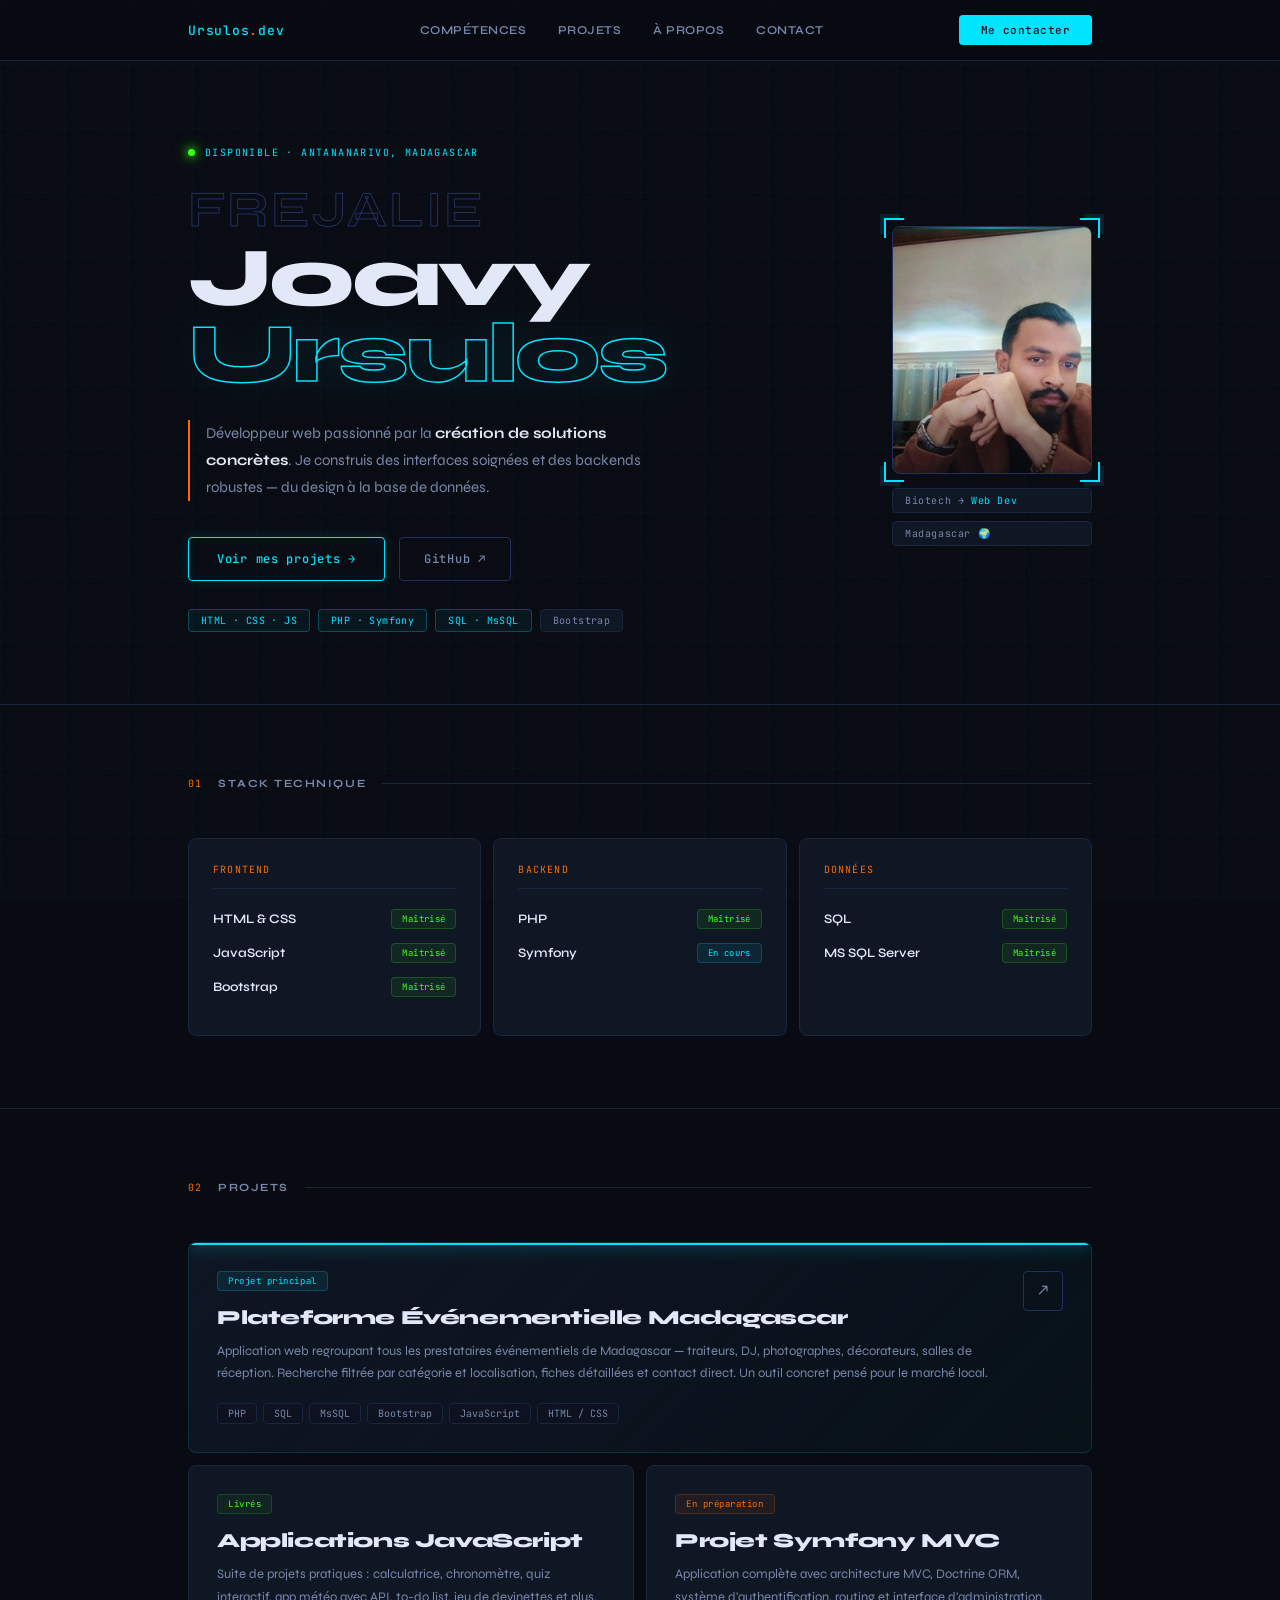
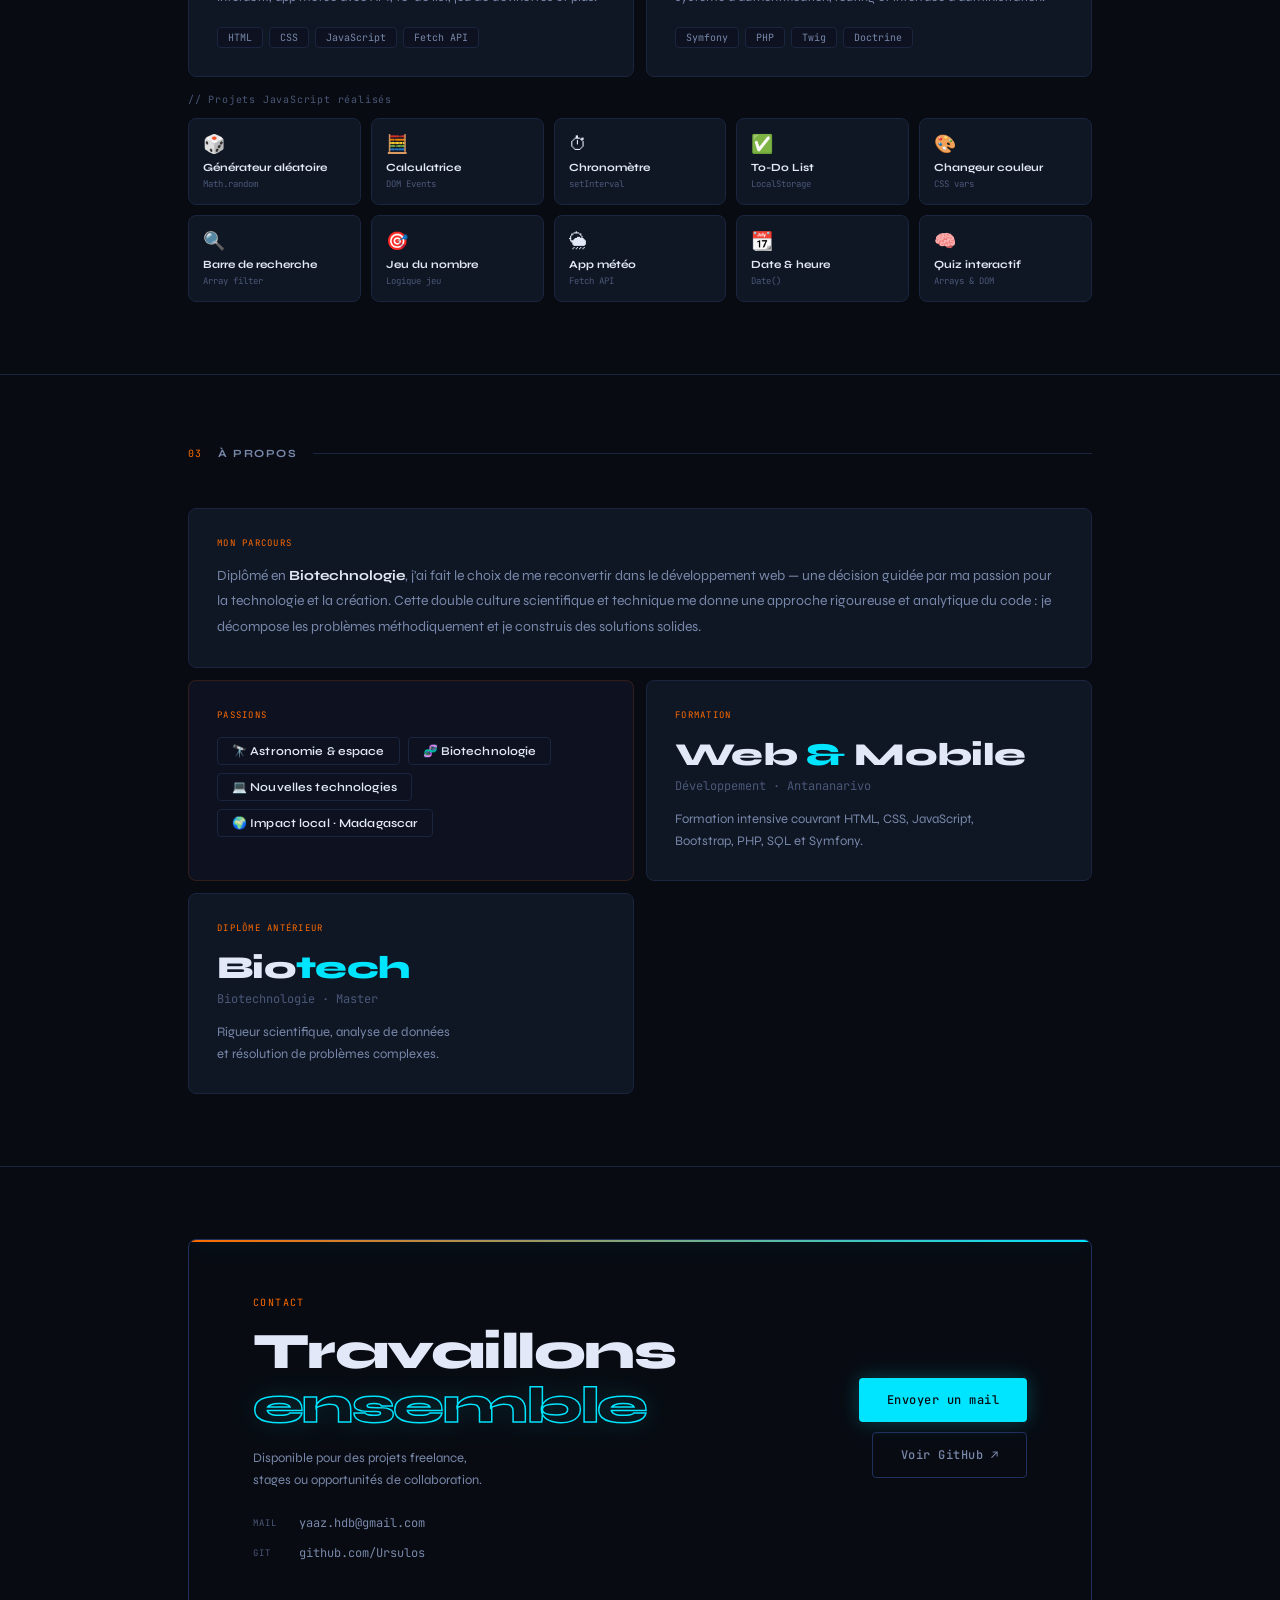
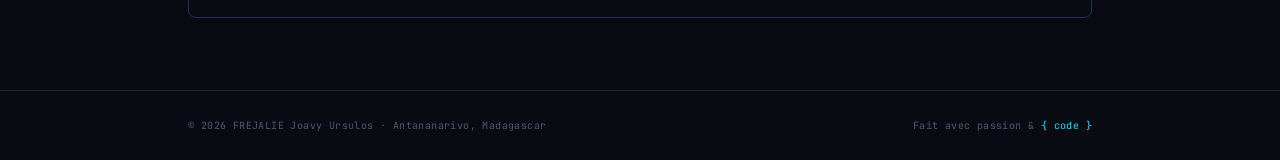
==== commit 50d73dac: "Add files via upload" ====
--- a/index.html
+++ b/index.html
@@ -399,7 +399,7 @@
 <!-- NAV -->
 <nav>
   <div class="nav-inner">
-    <div class="nav-logo">joavy<span>.</span>dev</div>
+    <div class="nav-logo">Ursulos<span>.</span>dev</div>
     <div class="nav-links">
       <a href="#competences">Compétences</a>
       <a href="#projets">Projets</a>
@@ -631,7 +631,7 @@
 <footer>
   <div class="footer-inner">
     <div class="ft-left">© 2026 FREJALIE Joavy Ursulos · Antananarivo, Madagascar</div>
-    <div class="ft-right">Fait avec ♥ & <span>{ code }</span></div>
+    <div class="ft-right">Fait avec passion & <span>{ code }</span></div>
   </div>
 </footer>
 
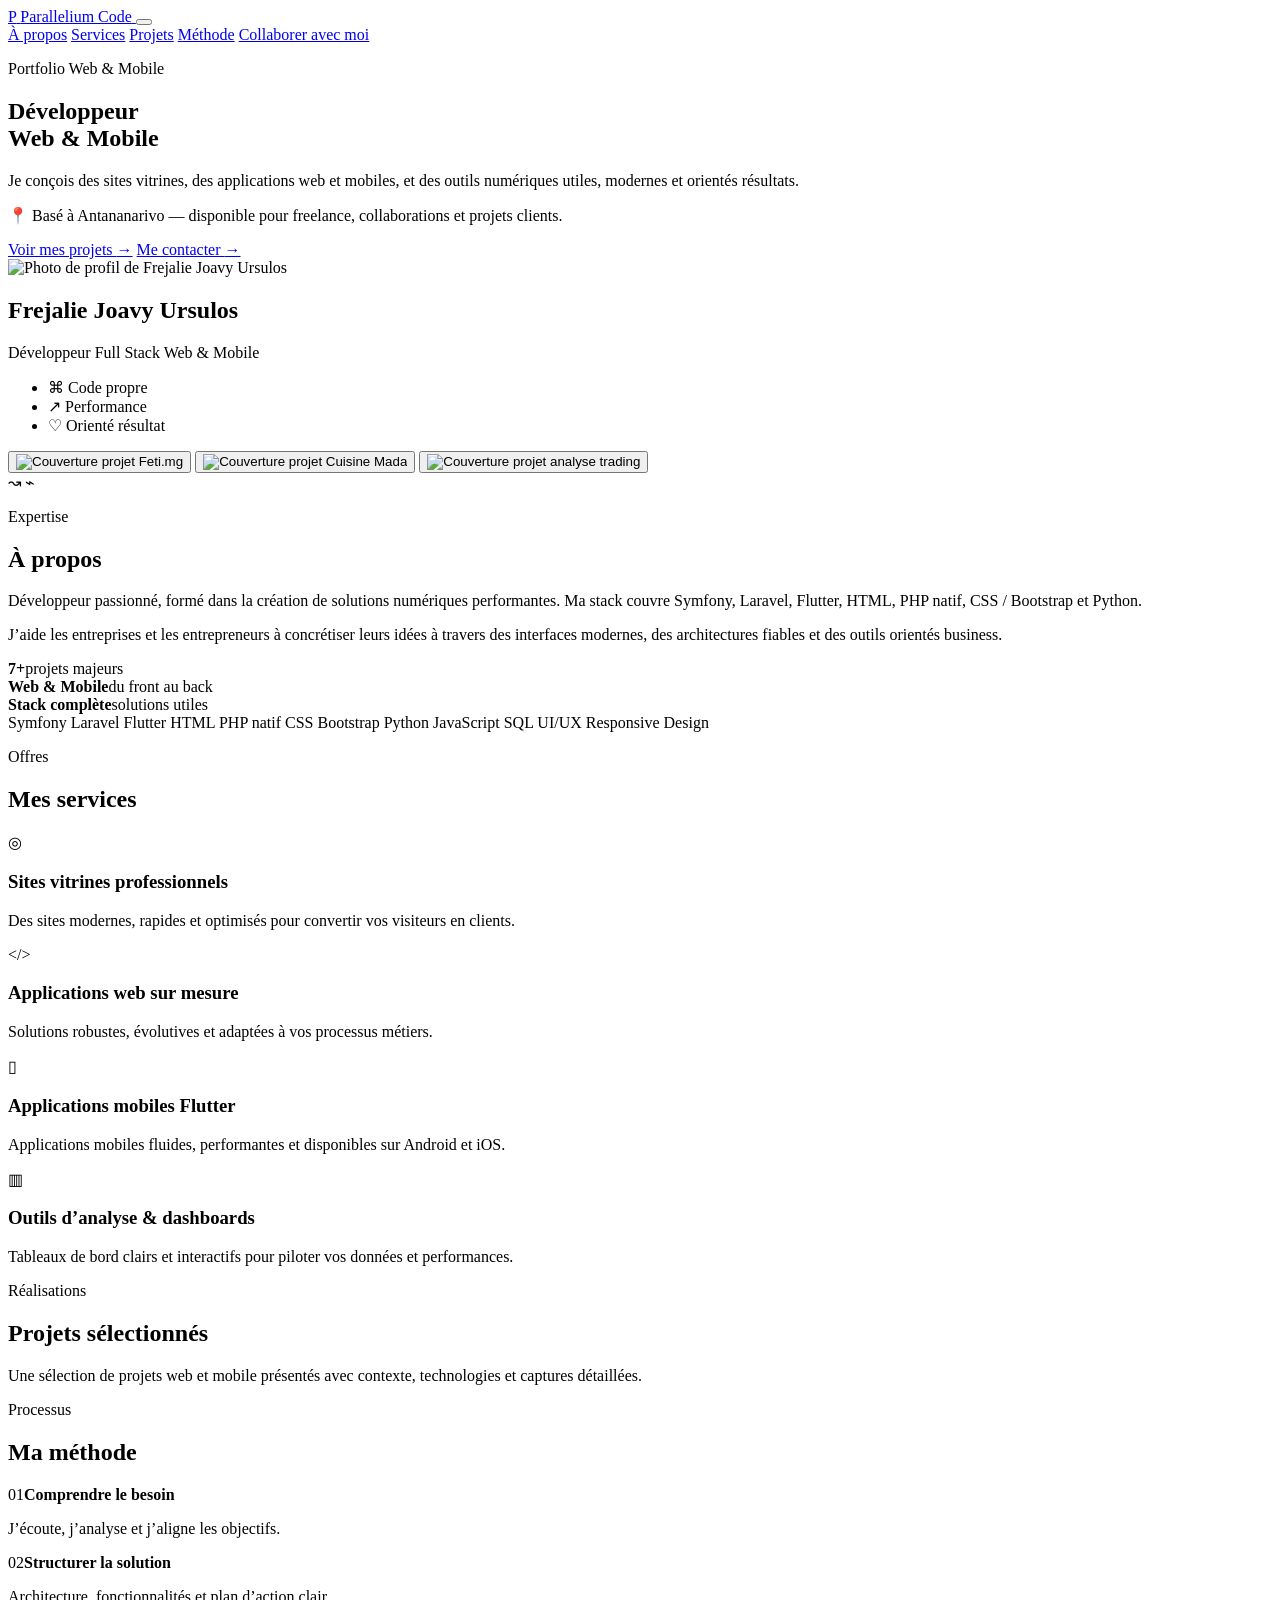
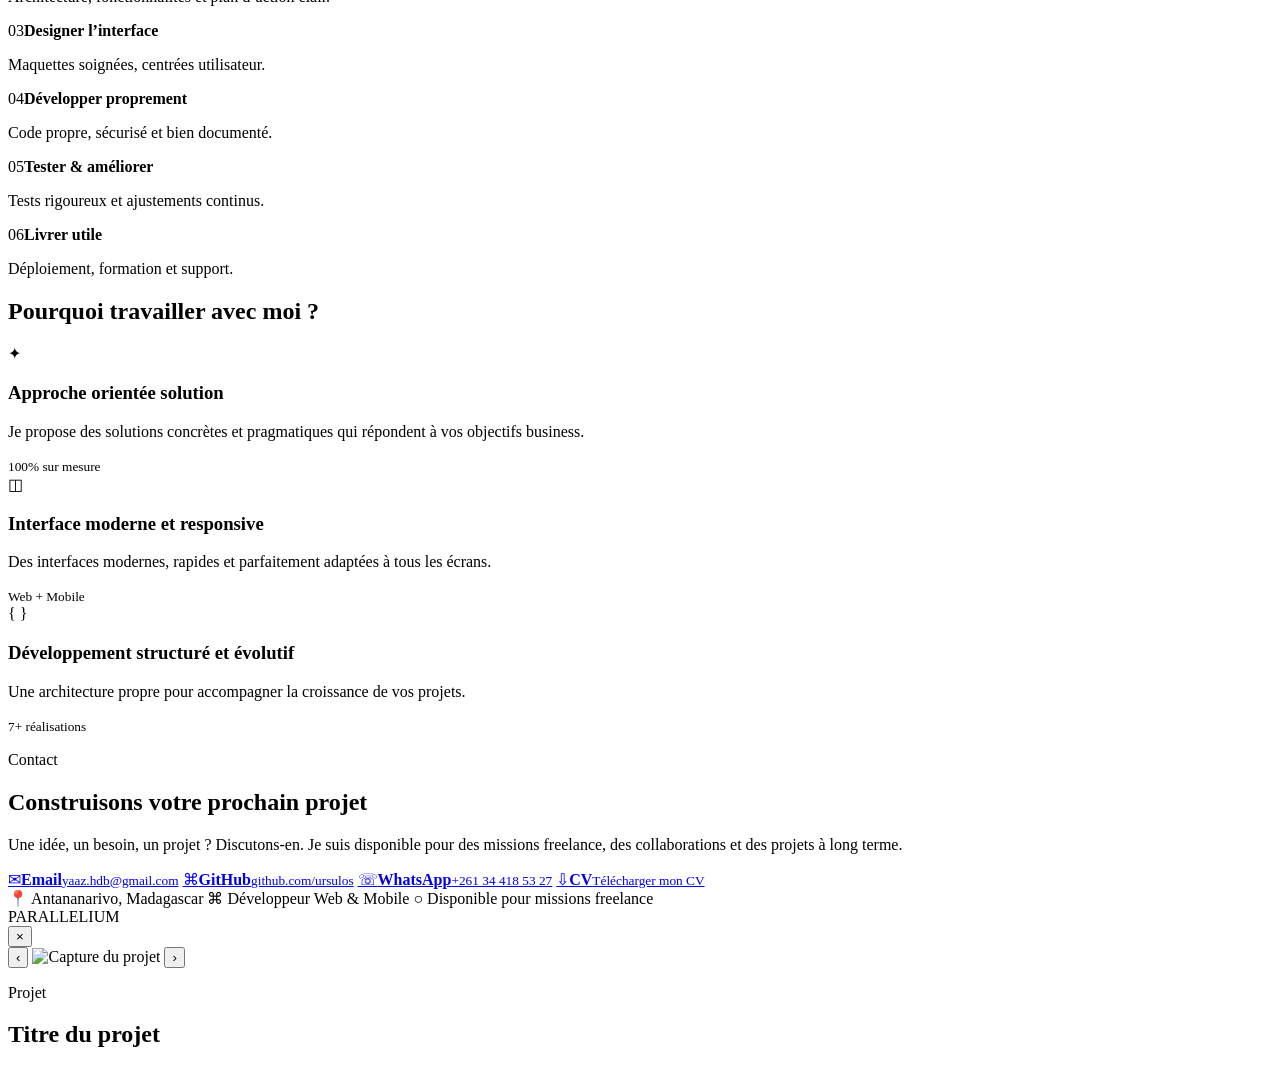
==== commit ceb1ec7b: "index.html Mise à jour du Portfolio" ====
--- a/index.html
+++ b/index.html
@@ -2,651 +2,239 @@
 <!DOCTYPE html>
 <html lang="fr">
 <head>
-<meta charset="UTF-8">
-<meta name="viewport" content="width=device-width, initial-scale=1.0">
-<title>FREJALIE Joavy Ursulos — Développeur Web</title>
-<link rel="preconnect" href="https://fonts.googleapis.com">
-<link href="https://fonts.googleapis.com/css2?family=Syne:wght@400;600;700;800&family=JetBrains+Mono:wght@400;500&display=swap" rel="stylesheet">
-<style>
-*{margin:0;padding:0;box-sizing:border-box}
-:root{
-  --bg:#080b12;
-  --bg2:#0d1120;
-  --surface:#0f1624;
-  --surface2:#131929;
-  --border:#1a2540;
-  --border2:#223060;
-  --cyan:#00e5ff;
-  --orange:#ff6b00;
-  --green:#39ff14;
-  --text:#e2e8f8;
-  --muted:#4a5878;
-  --muted2:#7888aa;
-  --sans:'Syne',sans-serif;
-  --mono:'JetBrains Mono',monospace;
-  --max:1000px;
-}
-html{scroll-behavior:smooth}
-body{
-  background:var(--bg);color:var(--text);font-family:var(--sans);
-  overflow-x:hidden;
-}
-
-/* GRAIN */
-body::before{
-  content:'';position:fixed;inset:0;pointer-events:none;z-index:0;
-  background-image:url("data:image/svg+xml,%3Csvg viewBox='0 0 512 512' xmlns='http://www.w3.org/2000/svg'%3E%3Cfilter id='n'%3E%3CfeTurbulence type='fractalNoise' baseFrequency='0.75' numOctaves='4' stitchTiles='stitch'/%3E%3C/filter%3E%3Crect width='100%25' height='100%25' filter='url(%23n)' opacity='0.035'/%3E%3C/svg%3E");
-  opacity:.6;
-}
-
-/* SCROLLBAR */
-::-webkit-scrollbar{width:4px}
-::-webkit-scrollbar-track{background:var(--bg)}
-::-webkit-scrollbar-thumb{background:var(--cyan);border-radius:2px;opacity:.4}
-
-/* ─── GRID LINES BG ─── */
-.grid-bg{
-  position:fixed;inset:0;pointer-events:none;z-index:0;
-  background-image:
-    linear-gradient(rgba(0,229,255,.025) 1px, transparent 1px),
-    linear-gradient(90deg, rgba(0,229,255,.025) 1px, transparent 1px);
-  background-size:64px 64px;
-}
-
-/* ─── NAV ─── */
-nav{
-  position:sticky;top:0;z-index:100;
-  background:rgba(8,11,18,.85);backdrop-filter:blur(20px);
-  border-bottom:1px solid var(--border);
-}
-.nav-inner{
-  max-width:var(--max);margin:0 auto;padding:0 48px;
-  display:flex;align-items:center;justify-content:space-between;height:60px;
-  position:relative;z-index:1;
-}
-.nav-logo{
-  font-family:var(--mono);font-size:13px;color:var(--cyan);
-  letter-spacing:.06em;font-weight:500;
-}
-.nav-logo span{color:var(--orange)}
-.nav-links{display:flex;gap:32px}
-.nav-links a{
-  font-size:12px;font-weight:600;color:var(--muted2);
-  text-decoration:none;transition:color .2s;letter-spacing:.04em;
-  text-transform:uppercase;
-}
-.nav-links a:hover{color:var(--cyan)}
-.nav-cta{
-  font-family:var(--mono);font-size:11px;font-weight:500;
-  color:var(--bg);background:var(--cyan);
-  padding:8px 22px;border-radius:4px;text-decoration:none;
-  transition:all .2s;letter-spacing:.04em;
-}
-.nav-cta:hover{opacity:.85;transform:translateY(-1px)}
-
-/* ─── HERO ─── */
-.hero{
-  max-width:var(--max);margin:0 auto;padding:80px 48px 72px;
-  display:grid;grid-template-columns:1fr auto;gap:56px;align-items:center;
-  position:relative;z-index:1;
-}
-.hero-eyebrow{
-  display:inline-flex;align-items:center;gap:10px;
-  font-family:var(--mono);font-size:10px;color:var(--cyan);
-  letter-spacing:.14em;text-transform:uppercase;margin-bottom:28px;
-}
-.live-dot{
-  width:7px;height:7px;border-radius:50%;
-  background:var(--green);
-  box-shadow:0 0 8px var(--green),0 0 16px var(--green);
-  animation:blink 2s infinite;
-}
-@keyframes blink{0%,100%{opacity:1;box-shadow:0 0 8px var(--green),0 0 16px var(--green)}50%{opacity:.5;box-shadow:none}}
-
-.hero h1{
-  font-size:clamp(48px,7vw,84px);font-weight:800;line-height:.9;
-  letter-spacing:-.03em;margin-bottom:28px;
-}
-.hero h1 .first{
-  display:block;color:transparent;
-  -webkit-text-stroke:1px var(--border2);font-size:.6em;font-weight:700;
-  letter-spacing:.04em;margin-bottom:8px;
-}
-.hero h1 .main{display:block;color:var(--text)}
-.hero h1 .accent{
-  display:block;color:transparent;
-  -webkit-text-stroke:1.5px var(--cyan);
-  filter:drop-shadow(0 0 20px rgba(0,229,255,.4));
-}
-.hero-sub{
-  font-size:15px;color:var(--muted2);line-height:1.8;max-width:460px;margin-bottom:36px;
-  border-left:2px solid var(--orange);padding-left:16px;
-}
-.hero-sub strong{color:var(--text)}
-.hero-actions{display:flex;gap:14px;align-items:center;flex-wrap:wrap}
-.btn-neon{
-  font-family:var(--mono);font-size:12px;font-weight:500;
-  color:var(--cyan);background:transparent;
-  padding:13px 28px;border:1px solid var(--cyan);border-radius:4px;
-  text-decoration:none;transition:all .25s;letter-spacing:.06em;
-  box-shadow:0 0 12px rgba(0,229,255,.15),inset 0 0 12px rgba(0,229,255,.05);
-}
-.btn-neon:hover{
-  background:rgba(0,229,255,.1);
-  box-shadow:0 0 24px rgba(0,229,255,.3),inset 0 0 16px rgba(0,229,255,.1);
-  transform:translateY(-2px);
-}
-.btn-outline{
-  font-family:var(--mono);font-size:12px;font-weight:500;
-  color:var(--muted2);background:transparent;
-  padding:13px 24px;border:1px solid var(--border2);border-radius:4px;
-  text-decoration:none;transition:all .2s;letter-spacing:.06em;
-}
-.btn-outline:hover{border-color:var(--muted2);color:var(--text)}
-
-.hero-tags{display:flex;gap:8px;margin-top:28px;flex-wrap:wrap}
-.tag{
-  font-family:var(--mono);font-size:10px;color:var(--muted2);
-  background:var(--surface);border:1px solid var(--border);
-  padding:4px 12px;border-radius:4px;letter-spacing:.04em;
-}
-.tag.active{color:var(--cyan);border-color:rgba(0,229,255,.25);background:rgba(0,229,255,.05)}
-
-/* ─── PHOTO ─── */
-.photo-col{position:relative}
-.photo-frame-outer{position:relative;width:200px}
-.photo-corner{
-  position:absolute;width:20px;height:20px;
-  border-color:var(--cyan);border-style:solid;
-}
-.photo-corner.tl{top:-8px;left:-8px;border-width:2px 0 0 2px;box-shadow:-4px -4px 0 rgba(0,229,255,.1)}
-.photo-corner.tr{top:-8px;right:-8px;border-width:2px 2px 0 0;box-shadow:4px -4px 0 rgba(0,229,255,.1)}
-.photo-corner.bl{bottom:-8px;left:-8px;border-width:0 0 2px 2px;box-shadow:-4px 4px 0 rgba(0,229,255,.1)}
-.photo-corner.br{bottom:-8px;right:-8px;border-width:0 2px 2px 0;box-shadow:4px 4px 0 rgba(0,229,255,.1)}
-.photo-wrap{
-  width:200px;height:248px;border-radius:8px;overflow:hidden;
-  border:1px solid var(--border2);
-  position:relative;
-}
-.photo-wrap::after{
-  content:'';position:absolute;inset:0;
-  background:linear-gradient(to bottom,transparent 60%,rgba(8,11,18,.6));
-}
-.photo-wrap img{width:100%;height:100%;object-fit:cover;object-position:top center;display:block}
-.photo-scan{
-  position:absolute;left:0;right:0;height:2px;
-  background:linear-gradient(90deg,transparent,var(--cyan),transparent);
-  animation:scan 3s linear infinite;opacity:.6;
-  box-shadow:0 0 8px var(--cyan);
-}
-@keyframes scan{0%{top:-2px;opacity:0}10%{opacity:.6}90%{opacity:.6}100%{top:100%;opacity:0}}
-
-.photo-badge-wrap{display:flex;flex-direction:column;gap:8px;margin-top:14px}
-.photo-badge{
-  font-family:var(--mono);font-size:10px;color:var(--muted2);
-  background:var(--surface);border:1px solid var(--border);
-  padding:5px 12px;border-radius:4px;letter-spacing:.06em;
-}
-.photo-badge span{color:var(--cyan)}
-
-/* ─── LAYOUT ─── */
-.page-section{position:relative;z-index:1;border-top:1px solid var(--border)}
-.section{max-width:var(--max);margin:0 auto;padding:72px 48px}
-.sec-head{display:flex;align-items:center;gap:16px;margin-bottom:48px}
-.sec-num{font-family:var(--mono);font-size:10px;color:var(--orange);letter-spacing:.1em}
-.sec-title{font-size:11px;font-weight:700;color:var(--muted2);letter-spacing:.14em;text-transform:uppercase}
-.sec-line{flex:1;height:1px;background:var(--border)}
-
-/* ─── SKILLS ─── */
-.skills-wrap{display:grid;grid-template-columns:repeat(3,1fr);gap:12px}
-.skill-group{
-  background:var(--surface);border:1px solid var(--border);border-radius:8px;
-  padding:24px;
-}
-.sg-label{
-  font-family:var(--mono);font-size:10px;color:var(--orange);
-  letter-spacing:.12em;text-transform:uppercase;
-  margin-bottom:20px;padding-bottom:12px;border-bottom:1px solid var(--border);
-}
-.skill-row{
-  display:flex;align-items:center;justify-content:space-between;
-  margin-bottom:14px;
-}
-.skill-name{font-size:13px;font-weight:600;color:var(--text)}
-.skill-pill{
-  font-family:var(--mono);font-size:9px;padding:3px 10px;border-radius:4px;letter-spacing:.04em;
-}
-.pill-done{
-  color:var(--green);background:rgba(57,255,20,.08);
-  border:1px solid rgba(57,255,20,.2);
-}
-.pill-now{
-  color:var(--cyan);background:rgba(0,229,255,.08);
-  border:1px solid rgba(0,229,255,.2);
-}
-
-/* ─── PROJETS ─── */
-.proj-grid{display:grid;grid-template-columns:1fr 1fr;gap:12px}
-.proj-card{
-  background:var(--surface);border:1px solid var(--border);border-radius:8px;
-  padding:28px;transition:all .3s;position:relative;overflow:hidden;
-}
-.proj-card::before{
-  content:'';position:absolute;top:0;left:0;right:0;height:2px;
-  background:transparent;transition:background .3s;
-}
-.proj-card:hover{border-color:var(--border2);background:var(--surface2)}
-.proj-card:hover::before{background:var(--cyan);box-shadow:0 0 12px var(--cyan)}
-.proj-card.hero-proj{
-  grid-column:1/-1;display:grid;
-  grid-template-columns:1fr auto;gap:32px;align-items:start;
-  border-color:rgba(0,229,255,.15);
-  background:linear-gradient(135deg,var(--surface) 0%,rgba(0,229,255,.03) 100%);
-}
-.proj-card.hero-proj::before{background:var(--cyan);box-shadow:0 0 16px var(--cyan)}
-.proj-kicker{display:flex;align-items:center;gap:8px;margin-bottom:14px}
-.kicker-badge{
-  font-family:var(--mono);font-size:9px;padding:3px 10px;border-radius:4px;letter-spacing:.06em;
-}
-.kb-main{color:var(--cyan);background:rgba(0,229,255,.08);border:1px solid rgba(0,229,255,.2)}
-.kb-done{color:var(--green);background:rgba(57,255,20,.06);border:1px solid rgba(57,255,20,.18)}
-.kb-soon{color:var(--orange);background:rgba(255,107,0,.08);border:1px solid rgba(255,107,0,.2)}
-.proj-name{font-size:20px;font-weight:800;margin-bottom:10px;letter-spacing:-.02em;color:var(--text)}
-.proj-desc{font-size:13px;color:var(--muted2);line-height:1.75;margin-bottom:18px}
-.proj-stack{display:flex;flex-wrap:wrap;gap:6px}
-.stk{
-  font-family:var(--mono);font-size:10px;color:var(--muted2);
-  background:var(--bg2);border:1px solid var(--border);
-  padding:3px 10px;border-radius:4px;
-}
-.proj-arrow{
-  width:40px;height:40px;border-radius:4px;border:1px solid var(--border2);
-  display:flex;align-items:center;justify-content:center;
-  font-size:16px;color:var(--muted2);flex-shrink:0;transition:all .25s;
-}
-.proj-card:hover .proj-arrow{background:rgba(0,229,255,.1);border-color:var(--cyan);color:var(--cyan)}
-
-/* MINI PROJETS */
-.mini-section{margin-top:16px}
-.mini-label{font-family:var(--mono);font-size:10px;color:var(--muted);letter-spacing:.08em;margin-bottom:12px}
-.mini-grid{display:grid;grid-template-columns:repeat(5,1fr);gap:10px}
-.mini-card{
-  background:var(--surface);border:1px solid var(--border);border-radius:8px;
-  padding:14px;transition:all .2s;
-}
-.mini-card:hover{border-color:rgba(0,229,255,.25);background:var(--surface2)}
-.mini-icon{font-size:18px;margin-bottom:6px}
-.mini-name{font-size:11px;font-weight:700;color:var(--text);margin-bottom:3px;line-height:1.3}
-.mini-tech{font-family:var(--mono);font-size:9px;color:var(--muted)}
-
-/* ─── À PROPOS ─── */
-.about-grid{display:grid;grid-template-columns:1fr 1fr;gap:12px}
-.about-card{
-  background:var(--surface);border:1px solid var(--border);border-radius:8px;
-  padding:28px;
-}
-.about-card.full{grid-column:1/-1}
-.about-card.dark{
-  background:var(--bg2);
-  border-color:rgba(255,107,0,.15);
-}
-.ac-title{
-  font-family:var(--mono);font-size:9px;color:var(--orange);
-  letter-spacing:.14em;text-transform:uppercase;margin-bottom:14px;
-}
-.ac-body{font-size:14px;color:var(--muted2);line-height:1.8}
-.ac-body strong{color:var(--text)}
-.ac-big{font-size:32px;font-weight:800;color:var(--text);letter-spacing:-.02em;margin-bottom:4px}
-.ac-big span{color:var(--cyan)}
-.ac-sub{font-size:12px;color:var(--muted);font-family:var(--mono)}
-.passion-chips{display:flex;flex-wrap:wrap;gap:8px;margin-top:16px}
-.chip{
-  font-size:12px;font-weight:600;color:var(--text);
-  background:var(--bg2);border:1px solid var(--border);
-  padding:6px 14px;border-radius:4px;letter-spacing:.01em;
-}
-
-/* ─── CONTACT ─── */
-.contact-box{
-  border:1px solid var(--border2);border-radius:8px;
-  position:relative;overflow:hidden;
-}
-.contact-box::before{
-  content:'';position:absolute;top:0;left:0;right:0;height:2px;
-  background:linear-gradient(90deg,var(--orange),var(--cyan));
-  box-shadow:0 0 20px rgba(0,229,255,.3);
-}
-.contact-inner{
-  padding:56px 64px;
-  display:grid;grid-template-columns:1fr auto;gap:48px;align-items:center;
-}
-.ct-eyebrow{
-  font-family:var(--mono);font-size:10px;color:var(--orange);
-  letter-spacing:.14em;text-transform:uppercase;margin-bottom:16px;
-}
-.ct-title{
-  font-size:clamp(32px,4vw,52px);font-weight:800;
-  color:var(--text);letter-spacing:-.03em;line-height:1.05;margin-bottom:14px;
-}
-.ct-title span{
-  color:transparent;-webkit-text-stroke:1.5px var(--cyan);
-  filter:drop-shadow(0 0 12px rgba(0,229,255,.35));
-}
-.ct-sub{font-size:13px;color:var(--muted2);line-height:1.7}
-.ct-links{display:flex;flex-direction:column;gap:14px;margin-top:24px}
-.ct-link{
-  display:flex;align-items:center;gap:14px;
-  font-family:var(--mono);font-size:12px;color:var(--muted2);
-  text-decoration:none;transition:color .2s;
-}
-.ct-link:hover{color:var(--cyan)}
-.ct-link-label{font-size:9px;color:var(--muted);letter-spacing:.1em;min-width:32px}
-.ct-btns{display:flex;flex-direction:column;gap:10px;align-items:flex-end}
-.ct-btn-main{
-  font-family:var(--mono);font-size:12px;font-weight:500;
-  color:var(--bg);background:var(--cyan);
-  padding:14px 28px;border-radius:4px;text-decoration:none;white-space:nowrap;
-  transition:all .2s;letter-spacing:.04em;
-  box-shadow:0 0 20px rgba(0,229,255,.25);
-}
-.ct-btn-main:hover{opacity:.85;transform:translateY(-2px);box-shadow:0 0 32px rgba(0,229,255,.4)}
-.ct-btn-sec{
-  font-family:var(--mono);font-size:12px;font-weight:500;
-  color:var(--muted2);background:transparent;
-  padding:14px 28px;border-radius:4px;text-decoration:none;white-space:nowrap;
-  border:1px solid var(--border2);transition:all .2s;letter-spacing:.04em;
-}
-.ct-btn-sec:hover{border-color:var(--muted2);color:var(--text)}
-
-/* ─── FOOTER ─── */
-footer{
-  position:relative;z-index:1;border-top:1px solid var(--border);
-}
-.footer-inner{
-  max-width:var(--max);margin:0 auto;padding:28px 48px;
-  display:flex;align-items:center;justify-content:space-between;
-}
-.ft-left{font-family:var(--mono);font-size:10px;color:var(--muted);letter-spacing:.04em}
-.ft-right{font-family:var(--mono);font-size:10px;color:var(--muted);letter-spacing:.04em}
-.ft-right span{color:var(--cyan)}
-
-/* ─── RESPONSIVE ─── */
-@media(max-width:768px){
-  .nav-links{display:none}
-  .nav-inner,.hero,.section{padding-left:24px;padding-right:24px}
-  .hero{grid-template-columns:1fr;gap:36px;padding-top:48px;padding-bottom:48px}
-  .photo-col{display:flex;gap:16px;align-items:center}
-  .photo-frame-outer,.photo-wrap{width:110px}
-  .photo-wrap{height:136px}
-  .photo-badge-wrap{flex-direction:row;flex-wrap:wrap;margin-top:0}
-  .hero h1{font-size:clamp(40px,12vw,60px)}
-  .skills-wrap{grid-template-columns:1fr}
-  .proj-grid{grid-template-columns:1fr}
-  .proj-card.hero-proj{grid-column:auto;grid-template-columns:1fr}
-  .mini-grid{grid-template-columns:repeat(2,1fr)}
-  .about-grid{grid-template-columns:1fr}
-  .about-card.full{grid-column:auto}
-  .contact-inner{grid-template-columns:1fr;padding:36px 28px;gap:28px}
-  .ct-btns{align-items:flex-start}
-  .footer-inner{flex-direction:column;gap:8px;align-items:flex-start;padding:24px}
-}
-</style>
+  <meta charset="UTF-8" />
+  <meta name="viewport" content="width=device-width, initial-scale=1.0" />
+  <meta name="description" content="Portfolio de Parallelium Code — développeur web & mobile full stack à Antananarivo." />
+  <title>Parallelium Code — Portfolio Web & Mobile</title>
+  <link rel="preconnect" href="https://fonts.googleapis.com">
+  <link rel="preconnect" href="https://fonts.gstatic.com" crossorigin>
+  <link href="https://fonts.googleapis.com/css2?family=Inter:wght@400;500;600;700;800;900&display=swap" rel="stylesheet">
+  <link rel="stylesheet" href="assets/css/style.css" />
 </head>
 <body>
-
-<div class="grid-bg"></div>
-
-<!-- NAV -->
-<nav>
-  <div class="nav-inner">
-    <div class="nav-logo">Ursulos<span>.</span>dev</div>
-    <div class="nav-links">
-      <a href="#competences">Compétences</a>
-      <a href="#projets">Projets</a>
-      <a href="#apropos">À propos</a>
-      <a href="#contact">Contact</a>
-    </div>
-    <a class="nav-cta" href="mailto:yaaz.hdb@gmail.com">Me contacter</a>
-  </div>
-</nav>
-
-<!-- HERO -->
-<div class="hero">
-  <div>
-    <div class="hero-eyebrow">
-      <div class="live-dot"></div>
-      Disponible · Antananarivo, Madagascar
-    </div>
-    <h1>
-      <span class="first">FREJALIE</span>
-      <span class="main">Joavy</span>
-      <span class="accent">Ursulos</span>
-    </h1>
-    <p class="hero-sub">
-      Développeur web passionné par la <strong>création de solutions concrètes</strong>.
-      Je construis des interfaces soignées et des backends robustes —
-      du design à la base de données.
-    </p>
-    <div class="hero-actions">
-      <a class="btn-neon" href="#projets">Voir mes projets →</a>
-      <a class="btn-outline" href="https://github.com/Ursulos" target="_blank" rel="noopener">GitHub ↗</a>
-    </div>
-    <div class="hero-tags">
-      <span class="tag active">HTML · CSS · JS</span>
-      <span class="tag active">PHP · Symfony</span>
-      <span class="tag active">SQL · MsSQL</span>
-      <span class="tag">Bootstrap</span>
+  <div class="progress-bar" aria-hidden="true"></div>
+
+  <header class="site-header" id="top">
+    <a href="#top" class="brand" aria-label="Accueil Parallelium Code">
+      <span class="brand-mark">P</span>
+      <span>Parallelium Code</span>
+    </a>
+
+    <button class="nav-toggle" type="button" aria-label="Ouvrir le menu" aria-expanded="false">
+      <span></span><span></span><span></span>
+    </button>
+
+    <nav class="site-nav" aria-label="Navigation principale">
+      <a href="#about">À propos</a>
+      <a href="#services">Services</a>
+      <a href="#projects">Projets</a>
+      <a href="#method">Méthode</a>
+      <a href="#contact" class="nav-cta">Collaborer avec moi</a>
+    </nav>
+  </header>
+
+  <main>
+    <section class="hero section-lime" aria-labelledby="hero-title">
+      <div class="hero-grid container">
+        <div class="hero-copy reveal slide-left">
+          <p class="eyebrow">Portfolio Web & Mobile</p>
+          <h1 id="hero-title">Développeur<br><span>Web & Mobile</span></h1>
+          <p class="hero-text">
+            Je conçois des sites vitrines, des applications web et mobiles, et des outils numériques utiles,
+            modernes et orientés résultats.
+          </p>
+          <p class="location">📍 Basé à Antananarivo — disponible pour freelance, collaborations et projets clients.</p>
+          <div class="hero-actions">
+            <a href="#projects" class="btn btn-dark">Voir mes projets <span>→</span></a>
+            <a href="#contact" class="btn btn-light">Me contacter <span>→</span></a>
+          </div>
+        </div>
+
+        <div class="hero-visual reveal slide-right">
+          <article class="profile-card float-card" aria-label="Profil développeur">
+            <div class="avatar"><img src="assets/img/profile.png" alt="Photo de profil de Frejalie Joavy Ursulos"></div>
+            <div>
+              <h2>Frejalie Joavy Ursulos</h2>
+              <p>Développeur Full Stack Web & Mobile</p>
+              <ul class="profile-points">
+                <li>⌘ Code propre</li>
+                <li>↗ Performance</li>
+                <li>♡ Orienté résultat</li>
+              </ul>
+            </div>
+          </article>
+
+          <div class="hero-screens" aria-label="Aperçu des captures projets">
+            <button class="screen-card" type="button" data-open-project="feti" aria-label="Voir Feti.mg">
+              <img src="assets/img/projects/feti/cover.png" alt="Couverture projet Feti.mg" />
+              <span></span>
+            </button>
+            <button class="screen-card" type="button" data-open-project="cuisine-mada" aria-label="Voir Cuisine Mada">
+              <img src="assets/img/projects/cuisine/cover.png" alt="Couverture projet Cuisine Mada" />
+              <span></span>
+            </button>
+            <button class="screen-card" type="button" data-open-project="setup-trading" aria-label="Voir application trading">
+              <img src="assets/img/projects/trading/cover.png" alt="Couverture projet analyse trading" />
+              <span></span>
+            </button>
+          </div>
+        </div>
+      </div>
+      <span class="doodle doodle-1" aria-hidden="true">↝</span>
+      <span class="doodle doodle-2" aria-hidden="true">⌁</span>
+    </section>
+
+    <section class="about section-white" id="about" aria-labelledby="about-title">
+      <div class="container about-grid">
+        <div class="reveal slide-up">
+          <p class="eyebrow">Expertise</p>
+          <h2 id="about-title" class="section-title">À propos</h2>
+          <p class="section-text">
+            Développeur passionné, formé dans la création de solutions numériques performantes.
+            Ma stack couvre Symfony, Laravel, Flutter, HTML, PHP natif, CSS / Bootstrap et Python.
+          </p>
+          <p class="section-text">
+            J’aide les entreprises et les entrepreneurs à concrétiser leurs idées à travers des interfaces modernes,
+            des architectures fiables et des outils orientés business.
+          </p>
+
+          <div class="stats-strip" aria-label="Indicateurs">
+            <div><strong>7+</strong><span>projets majeurs</span></div>
+            <div><strong>Web & Mobile</strong><span>du front au back</span></div>
+            <div><strong>Stack complète</strong><span>solutions utiles</span></div>
+          </div>
+        </div>
+
+        <div class="skills-cloud reveal slide-up" aria-label="Compétences techniques">
+          <span>Symfony</span>
+          <span>Laravel</span>
+          <span>Flutter</span>
+          <span>HTML</span>
+          <span>PHP natif</span>
+          <span>CSS</span>
+          <span>Bootstrap</span>
+          <span>Python</span>
+          <span>JavaScript</span>
+          <span>SQL</span>
+          <span>UI/UX</span>
+          <span>Responsive Design</span>
+        </div>
+      </div>
+    </section>
+
+    <section class="services section-lime" id="services" aria-labelledby="services-title">
+      <div class="container">
+        <p class="eyebrow">Offres</p>
+        <h2 id="services-title" class="section-title">Mes services</h2>
+        <div class="services-grid">
+          <article class="service-card reveal slide-up">
+            <span class="service-icon">◎</span>
+            <h3>Sites vitrines professionnels</h3>
+            <p>Des sites modernes, rapides et optimisés pour convertir vos visiteurs en clients.</p>
+          </article>
+          <article class="service-card reveal slide-up">
+            <span class="service-icon">&lt;/&gt;</span>
+            <h3>Applications web sur mesure</h3>
+            <p>Solutions robustes, évolutives et adaptées à vos processus métiers.</p>
+          </article>
+          <article class="service-card reveal slide-up">
+            <span class="service-icon">▯</span>
+            <h3>Applications mobiles Flutter</h3>
+            <p>Applications mobiles fluides, performantes et disponibles sur Android et iOS.</p>
+          </article>
+          <article class="service-card reveal slide-up">
+            <span class="service-icon">▥</span>
+            <h3>Outils d’analyse & dashboards</h3>
+            <p>Tableaux de bord clairs et interactifs pour piloter vos données et performances.</p>
+          </article>
+        </div>
+      </div>
+    </section>
+
+    <section class="projects section-white" id="projects" aria-labelledby="projects-title">
+      <div class="container">
+        <div class="section-head reveal slide-up">
+          <div>
+            <p class="eyebrow">Réalisations</p>
+            <h2 id="projects-title" class="section-title">Projets sélectionnés</h2>
+          </div>
+          <p>Une sélection de projets web et mobile présentés avec contexte, technologies et captures détaillées.</p>
+        </div>
+        <div class="projects-grid" id="projectsGrid" aria-live="polite"></div>
+      </div>
+    </section>
+
+    <section class="method section-lime" id="method" aria-labelledby="method-title">
+      <div class="container">
+        <p class="eyebrow">Processus</p>
+        <h2 id="method-title" class="section-title">Ma méthode</h2>
+        <div class="method-track">
+          <article class="method-card reveal slide-up"><span>01</span><strong>Comprendre le besoin</strong><p>J’écoute, j’analyse et j’aligne les objectifs.</p></article>
+          <article class="method-card reveal slide-up"><span>02</span><strong>Structurer la solution</strong><p>Architecture, fonctionnalités et plan d’action clair.</p></article>
+          <article class="method-card reveal slide-up"><span>03</span><strong>Designer l’interface</strong><p>Maquettes soignées, centrées utilisateur.</p></article>
+          <article class="method-card reveal slide-up"><span>04</span><strong>Développer proprement</strong><p>Code propre, sécurisé et bien documenté.</p></article>
+          <article class="method-card reveal slide-up"><span>05</span><strong>Tester & améliorer</strong><p>Tests rigoureux et ajustements continus.</p></article>
+          <article class="method-card reveal slide-up"><span>06</span><strong>Livrer utile</strong><p>Déploiement, formation et support.</p></article>
+        </div>
+      </div>
+    </section>
+
+    <section class="why section-white" aria-labelledby="why-title">
+      <div class="container">
+        <h2 id="why-title" class="section-title reveal slide-up">Pourquoi travailler avec moi ?</h2>
+        <div class="why-grid">
+          <article class="why-card reveal slide-up"><span>✦</span><h3>Approche orientée solution</h3><p>Je propose des solutions concrètes et pragmatiques qui répondent à vos objectifs business.</p><small>100% sur mesure</small></article>
+          <article class="why-card reveal slide-up"><span>◫</span><h3>Interface moderne et responsive</h3><p>Des interfaces modernes, rapides et parfaitement adaptées à tous les écrans.</p><small>Web + Mobile</small></article>
+          <article class="why-card reveal slide-up"><span>{ }</span><h3>Développement structuré et évolutif</h3><p>Une architecture propre pour accompagner la croissance de vos projets.</p><small>7+ réalisations</small></article>
+        </div>
+      </div>
+    </section>
+
+    <section class="contact section-lime" id="contact" aria-labelledby="contact-title">
+      <div class="container contact-grid">
+        <div class="reveal slide-left">
+          <p class="eyebrow">Contact</p>
+          <h2 id="contact-title">Construisons votre prochain projet</h2>
+          <p>Une idée, un besoin, un projet ? Discutons-en. Je suis disponible pour des missions freelance, des collaborations et des projets à long terme.</p>
+        </div>
+        <div class="contact-cards reveal slide-right">
+          <a href="mailto:yaaz.hdb@gmail.com" class="contact-card"><span>✉</span><strong>Email</strong><small>yaaz.hdb@gmail.com</small></a>
+          <a href="https://github.com/ursulos" target="_blank" rel="noreferrer" class="contact-card"><span>⌘</span><strong>GitHub</strong><small>github.com/ursulos</small></a>
+          <a href="https://wa.me/261344185327" target="_blank" rel="noreferrer" class="contact-card"><span>☏</span><strong>WhatsApp</strong><small>+261 34 418 53 27</small></a>
+          <a href="assets/cv/CV-Parallelium-Code.pdf" class="contact-card"><span>⇩</span><strong>CV</strong><small>Télécharger mon CV</small></a>
+        </div>
+      </div>
+      <footer class="footer container">
+        <span>📍 Antananarivo, Madagascar</span>
+        <span>⌘ Développeur Web & Mobile</span>
+        <span>○ Disponible pour missions freelance</span>
+      </footer>
+      <div class="big-wordmark" aria-hidden="true">PARALLELIUM</div>
+    </section>
+  </main>
+
+  <div class="modal" id="projectModal" aria-hidden="true" role="dialog" aria-modal="true" aria-labelledby="modalTitle">
+    <div class="modal-backdrop" data-close-modal></div>
+    <div class="modal-panel" role="document">
+      <button class="modal-close" type="button" data-close-modal aria-label="Fermer">×</button>
+      <div class="modal-content">
+        <div class="carousel" aria-label="Carrousel de captures projet">
+          <button class="carousel-btn prev" type="button" aria-label="Image précédente">‹</button>
+          <img id="carouselImage" src="" alt="Capture du projet" />
+          <button class="carousel-btn next" type="button" aria-label="Image suivante">›</button>
+          <div class="carousel-dots" id="carouselDots" aria-label="Navigation du carrousel"></div>
+        </div>
+        <aside class="modal-info">
+          <p class="eyebrow" id="modalCategory">Projet</p>
+          <h2 id="modalTitle">Titre du projet</h2>
+          <p id="modalDescription"></p>
+          <div class="modal-stack" id="modalStack"></div>
+          <div class="modal-note" id="modalNote" hidden></div>
+        </aside>
+      </div>
     </div>
   </div>
 
-  <div class="photo-col">
-    <div class="photo-frame-outer">
-      <div class="photo-corner tl"></div>
-      <div class="photo-corner tr"></div>
-      <div class="photo-corner bl"></div>
-      <div class="photo-corner br"></div>
-      <div class="photo-wrap">
-        <div class="photo-scan"></div>
-        <img src="[data-uri]" alt="FREJALIE Joavy Ursulos">
-      </div>
-    </div>
-    <div class="photo-badge-wrap">
-      <div class="photo-badge">Biotech → <span>Web Dev</span></div>
-      <div class="photo-badge">Madagascar 🌍</div>
-    </div>
-  </div>
-</div>
-
-<!-- COMPÉTENCES -->
-<div class="page-section" id="competences">
-  <div class="section">
-    <div class="sec-head">
-      <span class="sec-num">01</span>
-      <span class="sec-title">Stack technique</span>
-      <div class="sec-line"></div>
-    </div>
-    <div class="skills-wrap">
-      <div class="skill-group">
-        <div class="sg-label">Frontend</div>
-        <div class="skill-row"><span class="skill-name">HTML & CSS</span><span class="skill-pill pill-done">Maîtrisé</span></div>
-        <div class="skill-row"><span class="skill-name">JavaScript</span><span class="skill-pill pill-done">Maîtrisé</span></div>
-        <div class="skill-row"><span class="skill-name">Bootstrap</span><span class="skill-pill pill-done">Maîtrisé</span></div>
-      </div>
-      <div class="skill-group">
-        <div class="sg-label">Backend</div>
-        <div class="skill-row"><span class="skill-name">PHP</span><span class="skill-pill pill-done">Maîtrisé</span></div>
-        <div class="skill-row"><span class="skill-name">Symfony</span><span class="skill-pill pill-now">En cours</span></div>
-      </div>
-      <div class="skill-group">
-        <div class="sg-label">Données</div>
-        <div class="skill-row"><span class="skill-name">SQL</span><span class="skill-pill pill-done">Maîtrisé</span></div>
-        <div class="skill-row"><span class="skill-name">MS SQL Server</span><span class="skill-pill pill-done">Maîtrisé</span></div>
-      </div>
-    </div>
-  </div>
-</div>
-
-<!-- PROJETS -->
-<div class="page-section" id="projets">
-  <div class="section">
-    <div class="sec-head">
-      <span class="sec-num">02</span>
-      <span class="sec-title">Projets</span>
-      <div class="sec-line"></div>
-    </div>
-    <div class="proj-grid">
-
-      <div class="proj-card hero-proj">
-        <div>
-          <div class="proj-kicker"><span class="kicker-badge kb-main">Projet principal</span></div>
-          <div class="proj-name">Plateforme Événementielle Madagascar</div>
-          <p class="proj-desc">
-            Application web regroupant tous les prestataires événementiels de Madagascar —
-            traiteurs, DJ, photographes, décorateurs, salles de réception.
-            Recherche filtrée par catégorie et localisation, fiches détaillées et contact direct.
-            Un outil concret pensé pour le marché local.
-          </p>
-          <div class="proj-stack">
-            <span class="stk">PHP</span><span class="stk">SQL</span><span class="stk">MsSQL</span>
-            <span class="stk">Bootstrap</span><span class="stk">JavaScript</span><span class="stk">HTML / CSS</span>
-          </div>
-        </div>
-        <div class="proj-arrow">↗</div>
-      </div>
-
-      <div class="proj-card">
-        <div class="proj-kicker"><span class="kicker-badge kb-done">Livrés</span></div>
-        <div class="proj-name">Applications JavaScript</div>
-        <p class="proj-desc">Suite de projets pratiques : calculatrice, chronomètre, quiz interactif, app météo avec API, to-do list, jeu de devinettes et plus.</p>
-        <div class="proj-stack">
-          <span class="stk">HTML</span><span class="stk">CSS</span>
-          <span class="stk">JavaScript</span><span class="stk">Fetch API</span>
-        </div>
-      </div>
-
-      <div class="proj-card">
-        <div class="proj-kicker"><span class="kicker-badge kb-soon">En préparation</span></div>
-        <div class="proj-name">Projet Symfony MVC</div>
-        <p class="proj-desc">Application complète avec architecture MVC, Doctrine ORM, système d'authentification, routing et interface d'administration.</p>
-        <div class="proj-stack">
-          <span class="stk">Symfony</span><span class="stk">PHP</span>
-          <span class="stk">Twig</span><span class="stk">Doctrine</span>
-        </div>
-      </div>
-
-    </div>
-
-    <div class="mini-section">
-      <div class="mini-label">// Projets JavaScript réalisés</div>
-      <div class="mini-grid">
-        <div class="mini-card"><div class="mini-icon">🎲</div><div class="mini-name">Générateur aléatoire</div><div class="mini-tech">Math.random</div></div>
-        <div class="mini-card"><div class="mini-icon">🧮</div><div class="mini-name">Calculatrice</div><div class="mini-tech">DOM Events</div></div>
-        <div class="mini-card"><div class="mini-icon">⏱</div><div class="mini-name">Chronomètre</div><div class="mini-tech">setInterval</div></div>
-        <div class="mini-card"><div class="mini-icon">✅</div><div class="mini-name">To-Do List</div><div class="mini-tech">LocalStorage</div></div>
-        <div class="mini-card"><div class="mini-icon">🎨</div><div class="mini-name">Changeur couleur</div><div class="mini-tech">CSS vars</div></div>
-        <div class="mini-card"><div class="mini-icon">🔍</div><div class="mini-name">Barre de recherche</div><div class="mini-tech">Array filter</div></div>
-        <div class="mini-card"><div class="mini-icon">🎯</div><div class="mini-name">Jeu du nombre</div><div class="mini-tech">Logique jeu</div></div>
-        <div class="mini-card"><div class="mini-icon">🌦</div><div class="mini-name">App météo</div><div class="mini-tech">Fetch API</div></div>
-        <div class="mini-card"><div class="mini-icon">📆</div><div class="mini-name">Date & heure</div><div class="mini-tech">Date()</div></div>
-        <div class="mini-card"><div class="mini-icon">🧠</div><div class="mini-name">Quiz interactif</div><div class="mini-tech">Arrays & DOM</div></div>
-      </div>
-    </div>
-  </div>
-</div>
-
-<!-- À PROPOS -->
-<div class="page-section" id="apropos">
-  <div class="section">
-    <div class="sec-head">
-      <span class="sec-num">03</span>
-      <span class="sec-title">À propos</span>
-      <div class="sec-line"></div>
-    </div>
-    <div class="about-grid">
-      <div class="about-card full">
-        <div class="ac-title">Mon parcours</div>
-        <p class="ac-body">
-          Diplômé en <strong>Biotechnologie</strong>, j'ai fait le choix de me reconvertir dans le développement web —
-          une décision guidée par ma passion pour la technologie et la création.
-          Cette double culture scientifique et technique me donne une approche rigoureuse et analytique
-          du code : je décompose les problèmes méthodiquement et je construis des solutions solides.
-        </p>
-      </div>
-      <div class="about-card dark">
-        <div class="ac-title">Passions</div>
-        <div class="passion-chips">
-          <div class="chip">🔭 Astronomie & espace</div>
-          <div class="chip">🧬 Biotechnologie</div>
-          <div class="chip">💻 Nouvelles technologies</div>
-          <div class="chip">🌍 Impact local · Madagascar</div>
-        </div>
-      </div>
-      <div class="about-card">
-        <div class="ac-title">Formation</div>
-        <div class="ac-big">Web <span>&</span> Mobile</div>
-        <div class="ac-sub">Développement · Antananarivo</div>
-        <div style="margin-top:14px;font-size:13px;color:var(--muted2);line-height:1.7">
-          Formation intensive couvrant HTML, CSS, JavaScript,<br>Bootstrap, PHP, SQL et Symfony.
-        </div>
-      </div>
-      <div class="about-card">
-        <div class="ac-title">Diplôme antérieur</div>
-        <div class="ac-big">Bio<span>tech</span></div>
-        <div class="ac-sub">Biotechnologie · Master</div>
-        <div style="margin-top:14px;font-size:13px;color:var(--muted2);line-height:1.7">
-          Rigueur scientifique, analyse de données<br>et résolution de problèmes complexes.
-        </div>
-      </div>
-    </div>
-  </div>
-</div>
-
-<!-- CONTACT -->
-<div class="page-section" id="contact">
-  <div class="section">
-    <div class="contact-box">
-      <div class="contact-inner">
-        <div>
-          <div class="ct-eyebrow">Contact</div>
-          <div class="ct-title">Travaillons<br><span>ensemble</span></div>
-          <p class="ct-sub">Disponible pour des projets freelance,<br>stages ou opportunités de collaboration.</p>
-          <div class="ct-links">
-            <a class="ct-link" href="mailto:yaaz.hdb@gmail.com">
-              <span class="ct-link-label">MAIL</span>yaaz.hdb@gmail.com
-            </a>
-            <a class="ct-link" href="https://github.com/Ursulos" target="_blank" rel="noopener">
-              <span class="ct-link-label">GIT</span>github.com/Ursulos
-            </a>
-          </div>
-        </div>
-        <div class="ct-btns">
-          <a class="ct-btn-main" href="mailto:yaaz.hdb@gmail.com">Envoyer un mail</a>
-          <a class="ct-btn-sec" href="https://github.com/Ursulos" target="_blank" rel="noopener">Voir GitHub ↗</a>
-        </div>
-      </div>
-    </div>
-  </div>
-</div>
-
-<footer>
-  <div class="footer-inner">
-    <div class="ft-left">© 2026 FREJALIE Joavy Ursulos · Antananarivo, Madagascar</div>
-    <div class="ft-right">Fait avec passion & <span>{ code }</span></div>
-  </div>
-</footer>
-
-<script>
-const navLinks = document.querySelectorAll('.nav-links a');
-window.addEventListener('scroll', () => {
-  let cur = '';
-  document.querySelectorAll('[id]').forEach(s => {
-    if(s.getBoundingClientRect().top < 120) cur = s.id;
-  });
-  navLinks.forEach(a => {
-    const href = a.getAttribute('href');
-    a.style.color = href === '#' + cur ? 'var(--cyan)' : '';
-  });
-});
-</script>
+  <script src="assets/js/main.js"></script>
 </body>
 </html>
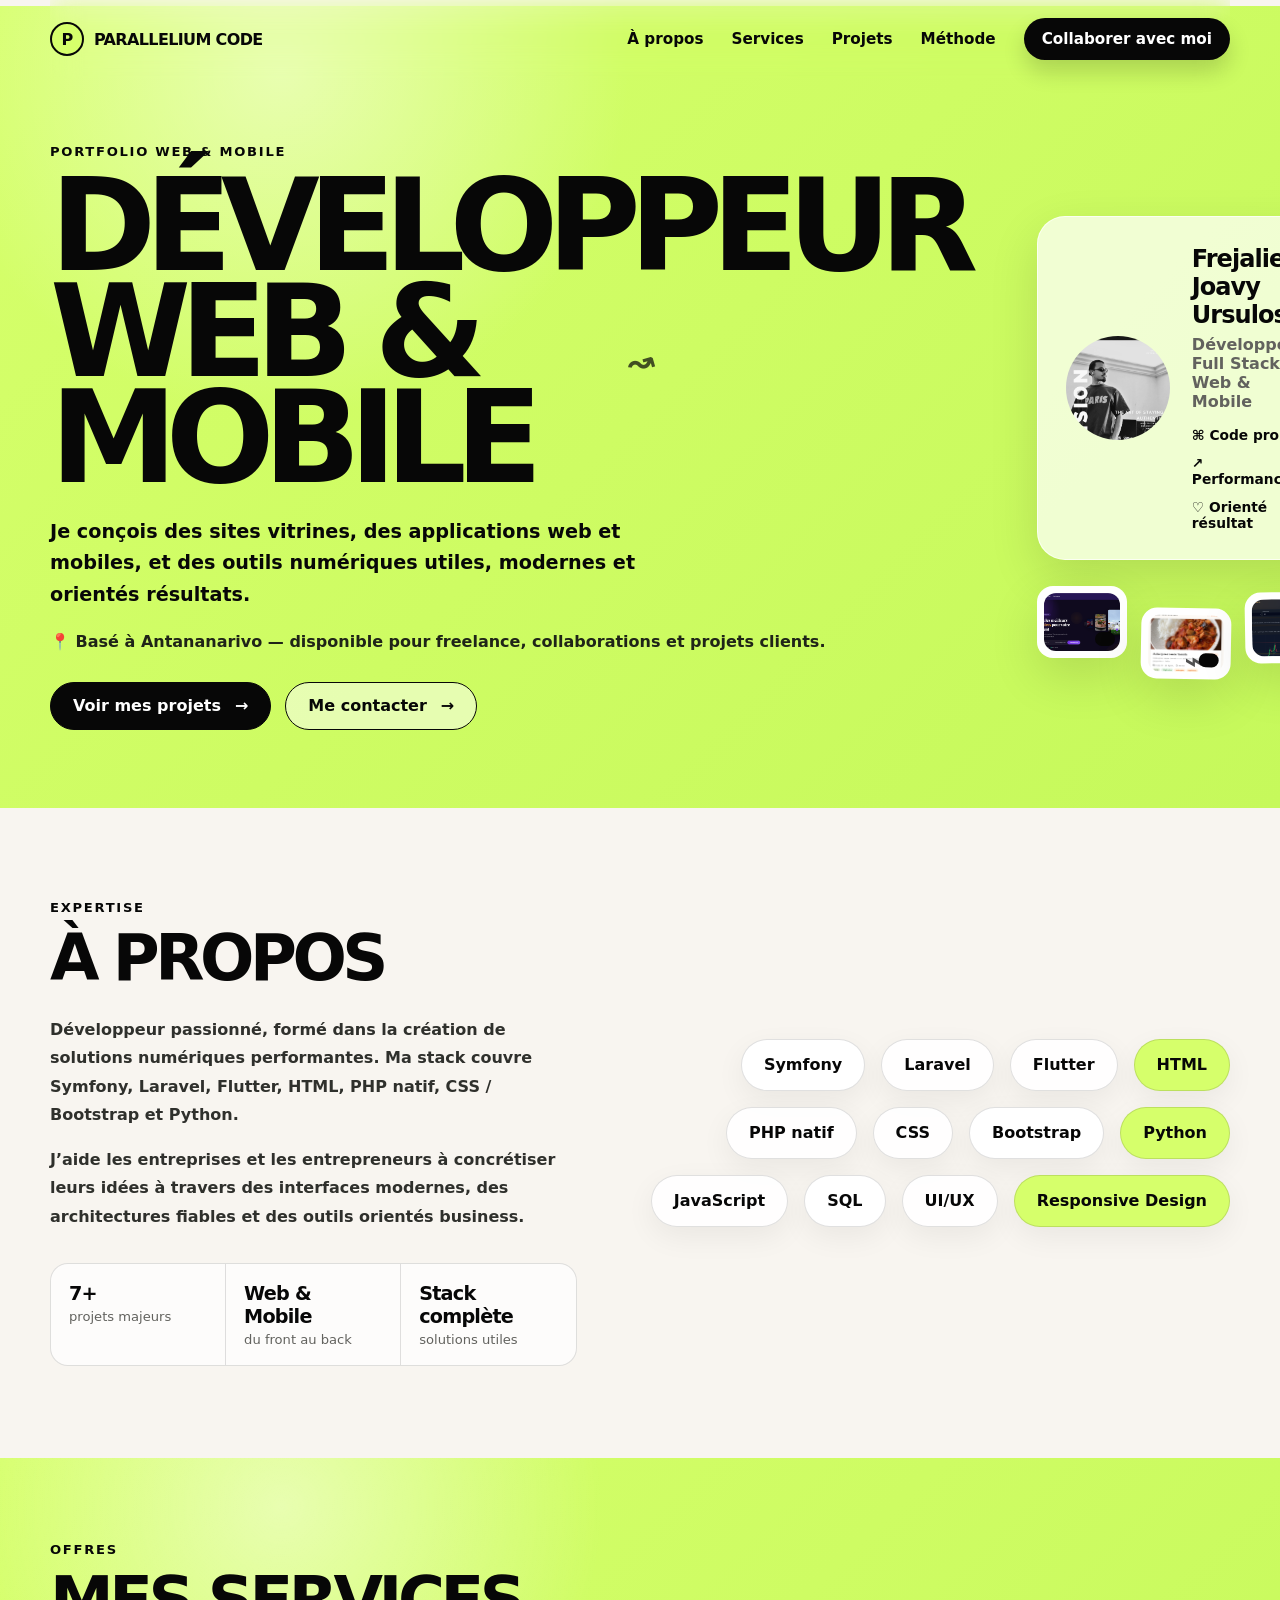
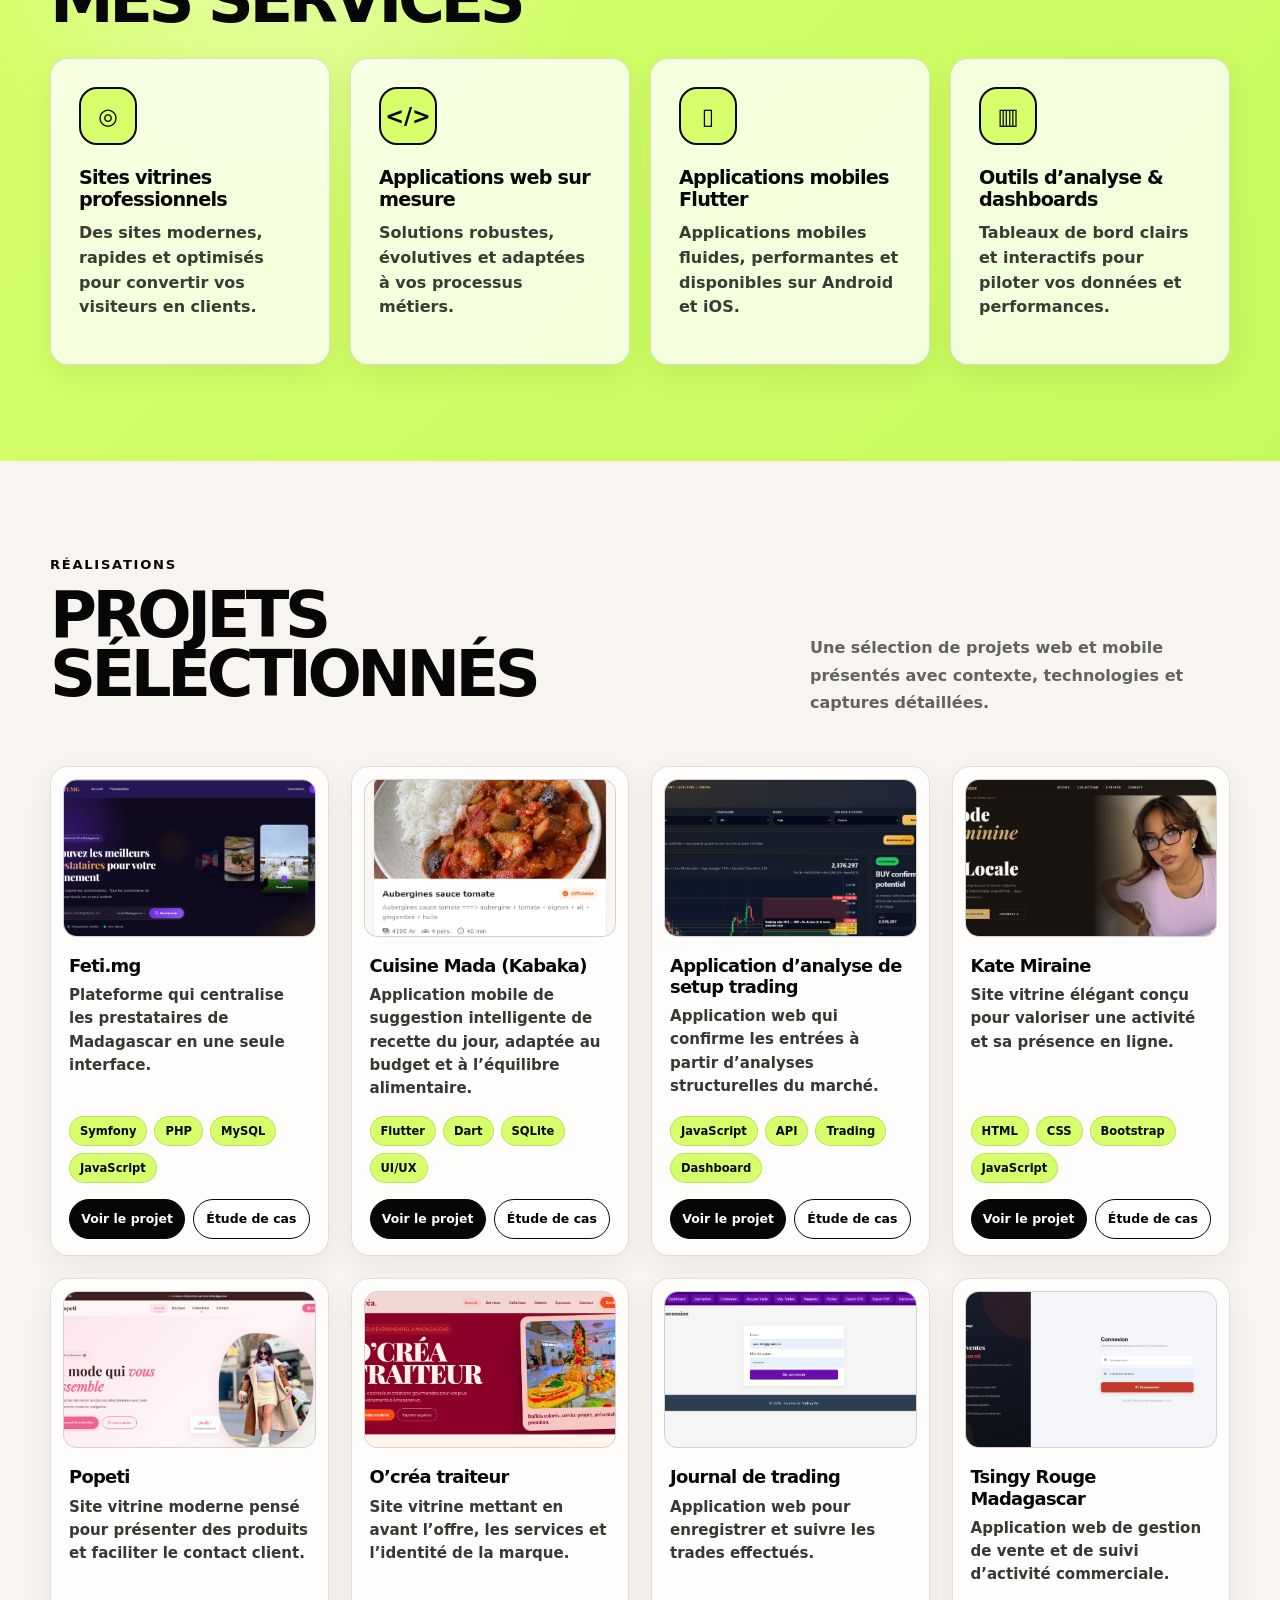
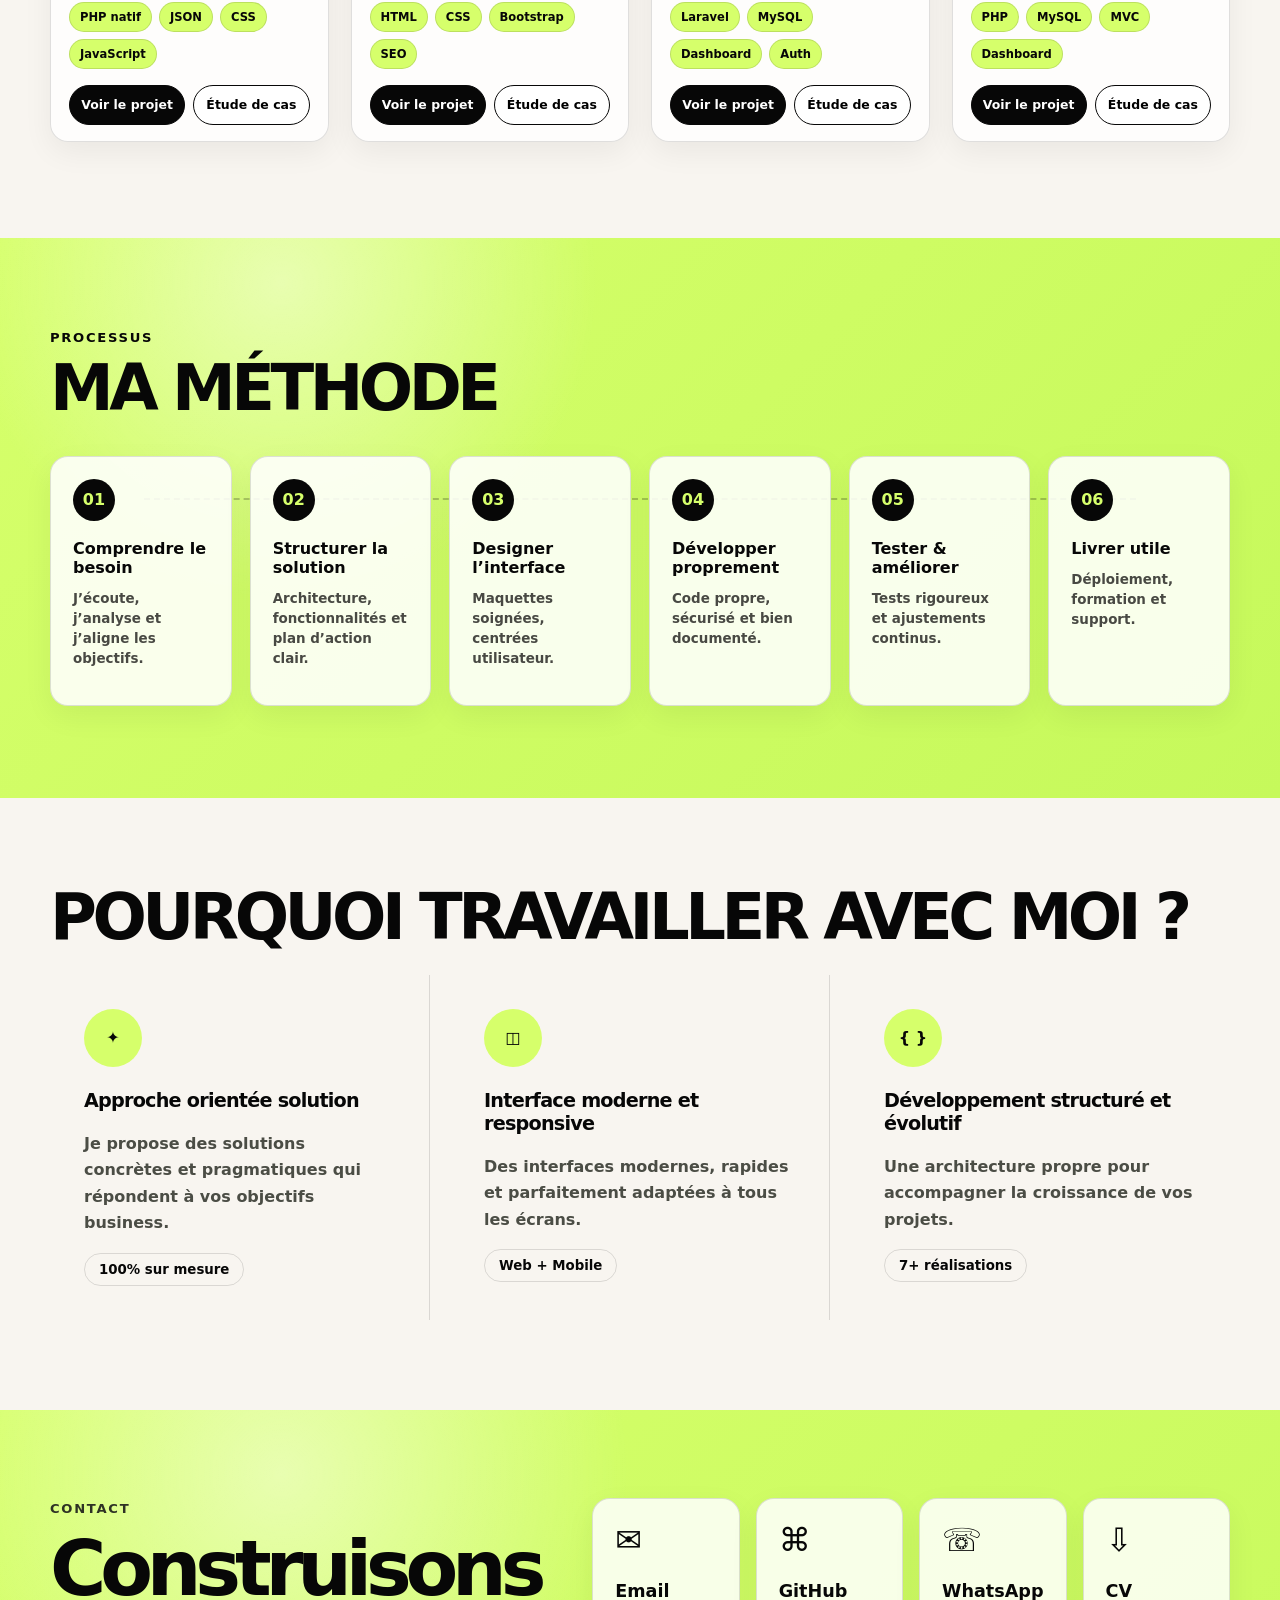
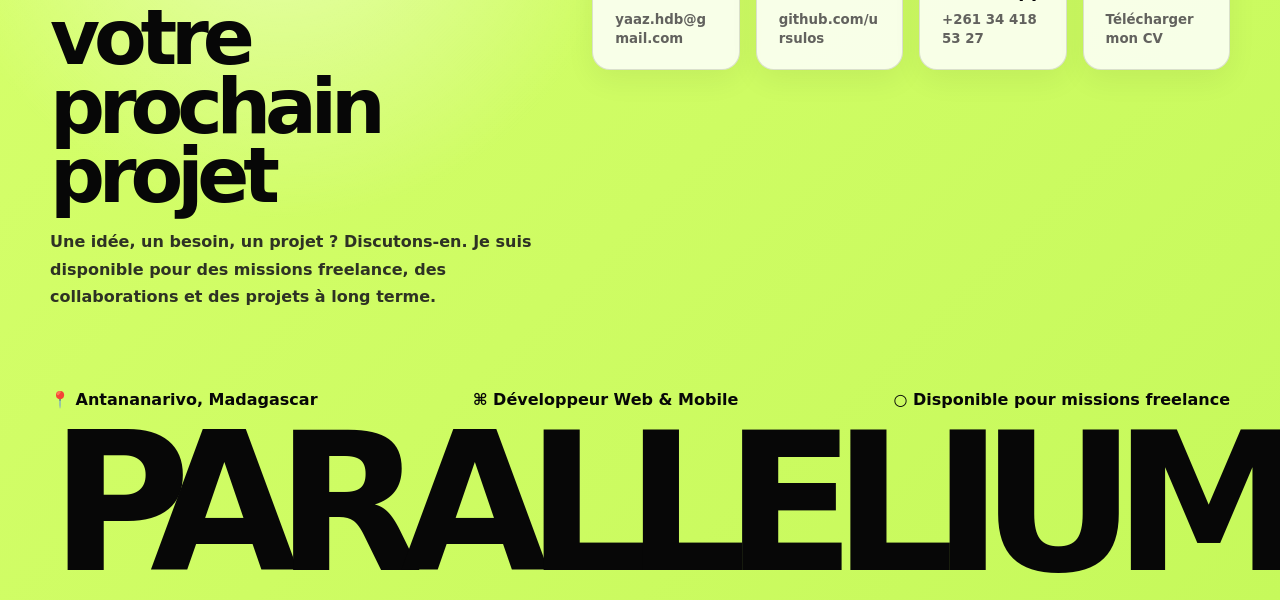
==== commit 7320468c: "Add files via upload" ====
--- a/index.html
+++ b/index.html
@@ -1,240 +1,239 @@
-
-<!DOCTYPE html>
-<html lang="fr">
-<head>
-  <meta charset="UTF-8" />
-  <meta name="viewport" content="width=device-width, initial-scale=1.0" />
-  <meta name="description" content="Portfolio de Parallelium Code — développeur web & mobile full stack à Antananarivo." />
-  <title>Parallelium Code — Portfolio Web & Mobile</title>
-  <link rel="preconnect" href="https://fonts.googleapis.com">
-  <link rel="preconnect" href="https://fonts.gstatic.com" crossorigin>
-  <link href="https://fonts.googleapis.com/css2?family=Inter:wght@400;500;600;700;800;900&display=swap" rel="stylesheet">
-  <link rel="stylesheet" href="assets/css/style.css" />
-</head>
-<body>
-  <div class="progress-bar" aria-hidden="true"></div>
-
-  <header class="site-header" id="top">
-    <a href="#top" class="brand" aria-label="Accueil Parallelium Code">
-      <span class="brand-mark">P</span>
-      <span>Parallelium Code</span>
-    </a>
-
-    <button class="nav-toggle" type="button" aria-label="Ouvrir le menu" aria-expanded="false">
-      <span></span><span></span><span></span>
-    </button>
-
-    <nav class="site-nav" aria-label="Navigation principale">
-      <a href="#about">À propos</a>
-      <a href="#services">Services</a>
-      <a href="#projects">Projets</a>
-      <a href="#method">Méthode</a>
-      <a href="#contact" class="nav-cta">Collaborer avec moi</a>
-    </nav>
-  </header>
-
-  <main>
-    <section class="hero section-lime" aria-labelledby="hero-title">
-      <div class="hero-grid container">
-        <div class="hero-copy reveal slide-left">
-          <p class="eyebrow">Portfolio Web & Mobile</p>
-          <h1 id="hero-title">Développeur<br><span>Web & Mobile</span></h1>
-          <p class="hero-text">
-            Je conçois des sites vitrines, des applications web et mobiles, et des outils numériques utiles,
-            modernes et orientés résultats.
-          </p>
-          <p class="location">📍 Basé à Antananarivo — disponible pour freelance, collaborations et projets clients.</p>
-          <div class="hero-actions">
-            <a href="#projects" class="btn btn-dark">Voir mes projets <span>→</span></a>
-            <a href="#contact" class="btn btn-light">Me contacter <span>→</span></a>
-          </div>
-        </div>
-
-        <div class="hero-visual reveal slide-right">
-          <article class="profile-card float-card" aria-label="Profil développeur">
-            <div class="avatar"><img src="assets/img/profile.png" alt="Photo de profil de Frejalie Joavy Ursulos"></div>
-            <div>
-              <h2>Frejalie Joavy Ursulos</h2>
-              <p>Développeur Full Stack Web & Mobile</p>
-              <ul class="profile-points">
-                <li>⌘ Code propre</li>
-                <li>↗ Performance</li>
-                <li>♡ Orienté résultat</li>
-              </ul>
-            </div>
-          </article>
-
-          <div class="hero-screens" aria-label="Aperçu des captures projets">
-            <button class="screen-card" type="button" data-open-project="feti" aria-label="Voir Feti.mg">
-              <img src="assets/img/projects/feti/cover.png" alt="Couverture projet Feti.mg" />
-              <span></span>
-            </button>
-            <button class="screen-card" type="button" data-open-project="cuisine-mada" aria-label="Voir Cuisine Mada">
-              <img src="assets/img/projects/cuisine/cover.png" alt="Couverture projet Cuisine Mada" />
-              <span></span>
-            </button>
-            <button class="screen-card" type="button" data-open-project="setup-trading" aria-label="Voir application trading">
-              <img src="assets/img/projects/trading/cover.png" alt="Couverture projet analyse trading" />
-              <span></span>
-            </button>
-          </div>
-        </div>
-      </div>
-      <span class="doodle doodle-1" aria-hidden="true">↝</span>
-      <span class="doodle doodle-2" aria-hidden="true">⌁</span>
-    </section>
-
-    <section class="about section-white" id="about" aria-labelledby="about-title">
-      <div class="container about-grid">
-        <div class="reveal slide-up">
-          <p class="eyebrow">Expertise</p>
-          <h2 id="about-title" class="section-title">À propos</h2>
-          <p class="section-text">
-            Développeur passionné, formé dans la création de solutions numériques performantes.
-            Ma stack couvre Symfony, Laravel, Flutter, HTML, PHP natif, CSS / Bootstrap et Python.
-          </p>
-          <p class="section-text">
-            J’aide les entreprises et les entrepreneurs à concrétiser leurs idées à travers des interfaces modernes,
-            des architectures fiables et des outils orientés business.
-          </p>
-
-          <div class="stats-strip" aria-label="Indicateurs">
-            <div><strong>7+</strong><span>projets majeurs</span></div>
-            <div><strong>Web & Mobile</strong><span>du front au back</span></div>
-            <div><strong>Stack complète</strong><span>solutions utiles</span></div>
-          </div>
-        </div>
-
-        <div class="skills-cloud reveal slide-up" aria-label="Compétences techniques">
-          <span>Symfony</span>
-          <span>Laravel</span>
-          <span>Flutter</span>
-          <span>HTML</span>
-          <span>PHP natif</span>
-          <span>CSS</span>
-          <span>Bootstrap</span>
-          <span>Python</span>
-          <span>JavaScript</span>
-          <span>SQL</span>
-          <span>UI/UX</span>
-          <span>Responsive Design</span>
-        </div>
-      </div>
-    </section>
-
-    <section class="services section-lime" id="services" aria-labelledby="services-title">
-      <div class="container">
-        <p class="eyebrow">Offres</p>
-        <h2 id="services-title" class="section-title">Mes services</h2>
-        <div class="services-grid">
-          <article class="service-card reveal slide-up">
-            <span class="service-icon">◎</span>
-            <h3>Sites vitrines professionnels</h3>
-            <p>Des sites modernes, rapides et optimisés pour convertir vos visiteurs en clients.</p>
-          </article>
-          <article class="service-card reveal slide-up">
-            <span class="service-icon">&lt;/&gt;</span>
-            <h3>Applications web sur mesure</h3>
-            <p>Solutions robustes, évolutives et adaptées à vos processus métiers.</p>
-          </article>
-          <article class="service-card reveal slide-up">
-            <span class="service-icon">▯</span>
-            <h3>Applications mobiles Flutter</h3>
-            <p>Applications mobiles fluides, performantes et disponibles sur Android et iOS.</p>
-          </article>
-          <article class="service-card reveal slide-up">
-            <span class="service-icon">▥</span>
-            <h3>Outils d’analyse & dashboards</h3>
-            <p>Tableaux de bord clairs et interactifs pour piloter vos données et performances.</p>
-          </article>
-        </div>
-      </div>
-    </section>
-
-    <section class="projects section-white" id="projects" aria-labelledby="projects-title">
-      <div class="container">
-        <div class="section-head reveal slide-up">
-          <div>
-            <p class="eyebrow">Réalisations</p>
-            <h2 id="projects-title" class="section-title">Projets sélectionnés</h2>
-          </div>
-          <p>Une sélection de projets web et mobile présentés avec contexte, technologies et captures détaillées.</p>
-        </div>
-        <div class="projects-grid" id="projectsGrid" aria-live="polite"></div>
-      </div>
-    </section>
-
-    <section class="method section-lime" id="method" aria-labelledby="method-title">
-      <div class="container">
-        <p class="eyebrow">Processus</p>
-        <h2 id="method-title" class="section-title">Ma méthode</h2>
-        <div class="method-track">
-          <article class="method-card reveal slide-up"><span>01</span><strong>Comprendre le besoin</strong><p>J’écoute, j’analyse et j’aligne les objectifs.</p></article>
-          <article class="method-card reveal slide-up"><span>02</span><strong>Structurer la solution</strong><p>Architecture, fonctionnalités et plan d’action clair.</p></article>
-          <article class="method-card reveal slide-up"><span>03</span><strong>Designer l’interface</strong><p>Maquettes soignées, centrées utilisateur.</p></article>
-          <article class="method-card reveal slide-up"><span>04</span><strong>Développer proprement</strong><p>Code propre, sécurisé et bien documenté.</p></article>
-          <article class="method-card reveal slide-up"><span>05</span><strong>Tester & améliorer</strong><p>Tests rigoureux et ajustements continus.</p></article>
-          <article class="method-card reveal slide-up"><span>06</span><strong>Livrer utile</strong><p>Déploiement, formation et support.</p></article>
-        </div>
-      </div>
-    </section>
-
-    <section class="why section-white" aria-labelledby="why-title">
-      <div class="container">
-        <h2 id="why-title" class="section-title reveal slide-up">Pourquoi travailler avec moi ?</h2>
-        <div class="why-grid">
-          <article class="why-card reveal slide-up"><span>✦</span><h3>Approche orientée solution</h3><p>Je propose des solutions concrètes et pragmatiques qui répondent à vos objectifs business.</p><small>100% sur mesure</small></article>
-          <article class="why-card reveal slide-up"><span>◫</span><h3>Interface moderne et responsive</h3><p>Des interfaces modernes, rapides et parfaitement adaptées à tous les écrans.</p><small>Web + Mobile</small></article>
-          <article class="why-card reveal slide-up"><span>{ }</span><h3>Développement structuré et évolutif</h3><p>Une architecture propre pour accompagner la croissance de vos projets.</p><small>7+ réalisations</small></article>
-        </div>
-      </div>
-    </section>
-
-    <section class="contact section-lime" id="contact" aria-labelledby="contact-title">
-      <div class="container contact-grid">
-        <div class="reveal slide-left">
-          <p class="eyebrow">Contact</p>
-          <h2 id="contact-title">Construisons votre prochain projet</h2>
-          <p>Une idée, un besoin, un projet ? Discutons-en. Je suis disponible pour des missions freelance, des collaborations et des projets à long terme.</p>
-        </div>
-        <div class="contact-cards reveal slide-right">
-          <a href="mailto:yaaz.hdb@gmail.com" class="contact-card"><span>✉</span><strong>Email</strong><small>yaaz.hdb@gmail.com</small></a>
-          <a href="https://github.com/ursulos" target="_blank" rel="noreferrer" class="contact-card"><span>⌘</span><strong>GitHub</strong><small>github.com/ursulos</small></a>
-          <a href="https://wa.me/261344185327" target="_blank" rel="noreferrer" class="contact-card"><span>☏</span><strong>WhatsApp</strong><small>+261 34 418 53 27</small></a>
-          <a href="assets/cv/CV-Parallelium-Code.pdf" class="contact-card"><span>⇩</span><strong>CV</strong><small>Télécharger mon CV</small></a>
-        </div>
-      </div>
-      <footer class="footer container">
-        <span>📍 Antananarivo, Madagascar</span>
-        <span>⌘ Développeur Web & Mobile</span>
-        <span>○ Disponible pour missions freelance</span>
-      </footer>
-      <div class="big-wordmark" aria-hidden="true">PARALLELIUM</div>
-    </section>
-  </main>
-
-  <div class="modal" id="projectModal" aria-hidden="true" role="dialog" aria-modal="true" aria-labelledby="modalTitle">
-    <div class="modal-backdrop" data-close-modal></div>
-    <div class="modal-panel" role="document">
-      <button class="modal-close" type="button" data-close-modal aria-label="Fermer">×</button>
-      <div class="modal-content">
-        <div class="carousel" aria-label="Carrousel de captures projet">
-          <button class="carousel-btn prev" type="button" aria-label="Image précédente">‹</button>
-          <img id="carouselImage" src="" alt="Capture du projet" />
-          <button class="carousel-btn next" type="button" aria-label="Image suivante">›</button>
-          <div class="carousel-dots" id="carouselDots" aria-label="Navigation du carrousel"></div>
-        </div>
-        <aside class="modal-info">
-          <p class="eyebrow" id="modalCategory">Projet</p>
-          <h2 id="modalTitle">Titre du projet</h2>
-          <p id="modalDescription"></p>
-          <div class="modal-stack" id="modalStack"></div>
-          <div class="modal-note" id="modalNote" hidden></div>
-        </aside>
-      </div>
-    </div>
-  </div>
-
-  <script src="assets/js/main.js"></script>
-</body>
-</html>
+<!DOCTYPE html>
+<html lang="fr">
+<head>
+  <meta charset="UTF-8" />
+  <meta name="viewport" content="width=device-width, initial-scale=1.0" />
+  <meta name="description" content="Portfolio de Parallelium Code — développeur web & mobile full stack à Antananarivo." />
+  <title>Parallelium Code — Portfolio Web & Mobile</title>
+  <link rel="preconnect" href="https://fonts.googleapis.com">
+  <link rel="preconnect" href="https://fonts.gstatic.com" crossorigin>
+  <link href="https://fonts.googleapis.com/css2?family=Inter:wght@400;500;600;700;800;900&display=swap" rel="stylesheet">
+  <link rel="stylesheet" href="assets/css/style.css" />
+</head>
+<body>
+  <div class="progress-bar" aria-hidden="true"></div>
+
+  <header class="site-header" id="top">
+    <a href="#top" class="brand" aria-label="Accueil Parallelium Code">
+      <span class="brand-mark">P</span>
+      <span>Parallelium Code</span>
+    </a>
+
+    <button class="nav-toggle" type="button" aria-label="Ouvrir le menu" aria-expanded="false">
+      <span></span><span></span><span></span>
+    </button>
+
+    <nav class="site-nav" aria-label="Navigation principale">
+      <a href="#about">À propos</a>
+      <a href="#services">Services</a>
+      <a href="#projects">Projets</a>
+      <a href="#method">Méthode</a>
+      <a href="#contact" class="nav-cta">Collaborer avec moi</a>
+    </nav>
+  </header>
+
+  <main>
+    <section class="hero section-lime" aria-labelledby="hero-title">
+      <div class="hero-grid container">
+        <div class="hero-copy reveal slide-left">
+          <p class="eyebrow">Portfolio Web & Mobile</p>
+          <h1 id="hero-title">Développeur<br><span>Web & Mobile</span></h1>
+          <p class="hero-text">
+            Je conçois des sites vitrines, des applications web et mobiles, et des outils numériques utiles,
+            modernes et orientés résultats.
+          </p>
+          <p class="location">📍 Basé à Antananarivo — disponible pour freelance, collaborations et projets clients.</p>
+          <div class="hero-actions">
+            <a href="#projects" class="btn btn-dark">Voir mes projets <span>→</span></a>
+            <a href="#contact" class="btn btn-light">Me contacter <span>→</span></a>
+          </div>
+        </div>
+
+        <div class="hero-visual reveal slide-right">
+          <article class="profile-card float-card" aria-label="Profil développeur">
+            <div class="avatar"><img src="assets/img/profile.png" alt="Photo de profil de Frejalie Joavy Ursulos"></div>
+            <div>
+              <h2>Frejalie Joavy Ursulos</h2>
+              <p>Développeur Full Stack Web & Mobile</p>
+              <ul class="profile-points">
+                <li>⌘ Code propre</li>
+                <li>↗ Performance</li>
+                <li>♡ Orienté résultat</li>
+              </ul>
+            </div>
+          </article>
+
+          <div class="hero-screens" aria-label="Aperçu des captures projets">
+            <button class="screen-card" type="button" data-open-project="feti" aria-label="Voir Feti.mg">
+              <img src="assets/img/projects/feti/cover.png" alt="Couverture projet Feti.mg" />
+              <span></span>
+            </button>
+            <button class="screen-card" type="button" data-open-project="cuisine-mada" aria-label="Voir Cuisine Mada">
+              <img src="assets/img/projects/cuisine/cover.png" alt="Couverture projet Cuisine Mada" />
+              <span></span>
+            </button>
+            <button class="screen-card" type="button" data-open-project="setup-trading" aria-label="Voir application trading">
+              <img src="assets/img/projects/trading/cover.png" alt="Couverture projet analyse trading" />
+              <span></span>
+            </button>
+          </div>
+        </div>
+      </div>
+      <span class="doodle doodle-1" aria-hidden="true">↝</span>
+      <span class="doodle doodle-2" aria-hidden="true">⌁</span>
+    </section>
+
+    <section class="about section-white" id="about" aria-labelledby="about-title">
+      <div class="container about-grid">
+        <div class="reveal slide-up">
+          <p class="eyebrow">Expertise</p>
+          <h2 id="about-title" class="section-title">À propos</h2>
+          <p class="section-text">
+            Développeur passionné, formé dans la création de solutions numériques performantes.
+            Ma stack couvre Symfony, Laravel, Flutter, HTML, PHP natif, CSS / Bootstrap et Python.
+          </p>
+          <p class="section-text">
+            J’aide les entreprises et les entrepreneurs à concrétiser leurs idées à travers des interfaces modernes,
+            des architectures fiables et des outils orientés business.
+          </p>
+
+          <div class="stats-strip" aria-label="Indicateurs">
+            <div><strong>7+</strong><span>projets majeurs</span></div>
+            <div><strong>Web & Mobile</strong><span>du front au back</span></div>
+            <div><strong>Stack complète</strong><span>solutions utiles</span></div>
+          </div>
+        </div>
+
+        <div class="skills-cloud reveal slide-up" aria-label="Compétences techniques">
+          <span>Symfony</span>
+          <span>Laravel</span>
+          <span>Flutter</span>
+          <span>HTML</span>
+          <span>PHP natif</span>
+          <span>CSS</span>
+          <span>Bootstrap</span>
+          <span>Python</span>
+          <span>JavaScript</span>
+          <span>SQL</span>
+          <span>UI/UX</span>
+          <span>Responsive Design</span>
+        </div>
+      </div>
+    </section>
+
+    <section class="services section-lime" id="services" aria-labelledby="services-title">
+      <div class="container">
+        <p class="eyebrow">Offres</p>
+        <h2 id="services-title" class="section-title">Mes services</h2>
+        <div class="services-grid">
+          <article class="service-card reveal slide-up">
+            <span class="service-icon">◎</span>
+            <h3>Sites vitrines professionnels</h3>
+            <p>Des sites modernes, rapides et optimisés pour convertir vos visiteurs en clients.</p>
+          </article>
+          <article class="service-card reveal slide-up">
+            <span class="service-icon">&lt;/&gt;</span>
+            <h3>Applications web sur mesure</h3>
+            <p>Solutions robustes, évolutives et adaptées à vos processus métiers.</p>
+          </article>
+          <article class="service-card reveal slide-up">
+            <span class="service-icon">▯</span>
+            <h3>Applications mobiles Flutter</h3>
+            <p>Applications mobiles fluides, performantes et disponibles sur Android et iOS.</p>
+          </article>
+          <article class="service-card reveal slide-up">
+            <span class="service-icon">▥</span>
+            <h3>Outils d’analyse & dashboards</h3>
+            <p>Tableaux de bord clairs et interactifs pour piloter vos données et performances.</p>
+          </article>
+        </div>
+      </div>
+    </section>
+
+    <section class="projects section-white" id="projects" aria-labelledby="projects-title">
+      <div class="container">
+        <div class="section-head reveal slide-up">
+          <div>
+            <p class="eyebrow">Réalisations</p>
+            <h2 id="projects-title" class="section-title">Projets sélectionnés</h2>
+          </div>
+          <p>Une sélection de projets web et mobile présentés avec contexte, technologies et captures détaillées.</p>
+        </div>
+        <div class="projects-grid" id="projectsGrid" aria-live="polite"></div>
+      </div>
+    </section>
+
+    <section class="method section-lime" id="method" aria-labelledby="method-title">
+      <div class="container">
+        <p class="eyebrow">Processus</p>
+        <h2 id="method-title" class="section-title">Ma méthode</h2>
+        <div class="method-track">
+          <article class="method-card reveal slide-up"><span>01</span><strong>Comprendre le besoin</strong><p>J’écoute, j’analyse et j’aligne les objectifs.</p></article>
+          <article class="method-card reveal slide-up"><span>02</span><strong>Structurer la solution</strong><p>Architecture, fonctionnalités et plan d’action clair.</p></article>
+          <article class="method-card reveal slide-up"><span>03</span><strong>Designer l’interface</strong><p>Maquettes soignées, centrées utilisateur.</p></article>
+          <article class="method-card reveal slide-up"><span>04</span><strong>Développer proprement</strong><p>Code propre, sécurisé et bien documenté.</p></article>
+          <article class="method-card reveal slide-up"><span>05</span><strong>Tester & améliorer</strong><p>Tests rigoureux et ajustements continus.</p></article>
+          <article class="method-card reveal slide-up"><span>06</span><strong>Livrer utile</strong><p>Déploiement, formation et support.</p></article>
+        </div>
+      </div>
+    </section>
+
+    <section class="why section-white" aria-labelledby="why-title">
+      <div class="container">
+        <h2 id="why-title" class="section-title reveal slide-up">Pourquoi travailler avec moi ?</h2>
+        <div class="why-grid">
+          <article class="why-card reveal slide-up"><span>✦</span><h3>Approche orientée solution</h3><p>Je propose des solutions concrètes et pragmatiques qui répondent à vos objectifs business.</p><small>100% sur mesure</small></article>
+          <article class="why-card reveal slide-up"><span>◫</span><h3>Interface moderne et responsive</h3><p>Des interfaces modernes, rapides et parfaitement adaptées à tous les écrans.</p><small>Web + Mobile</small></article>
+          <article class="why-card reveal slide-up"><span>{ }</span><h3>Développement structuré et évolutif</h3><p>Une architecture propre pour accompagner la croissance de vos projets.</p><small>7+ réalisations</small></article>
+        </div>
+      </div>
+    </section>
+
+    <section class="contact section-lime" id="contact" aria-labelledby="contact-title">
+      <div class="container contact-grid">
+        <div class="reveal slide-left">
+          <p class="eyebrow">Contact</p>
+          <h2 id="contact-title">Construisons votre prochain projet</h2>
+          <p>Une idée, un besoin, un projet ? Discutons-en. Je suis disponible pour des missions freelance, des collaborations et des projets à long terme.</p>
+        </div>
+        <div class="contact-cards reveal slide-right">
+          <a href="mailto:yaaz.hdb@gmail.com" class="contact-card"><span>✉</span><strong>Email</strong><small>yaaz.hdb@gmail.com</small></a>
+          <a href="https://github.com/ursulos" target="_blank" rel="noreferrer" class="contact-card"><span>⌘</span><strong>GitHub</strong><small>github.com/ursulos</small></a>
+          <a href="https://wa.me/261344185327" target="_blank" rel="noreferrer" class="contact-card"><span>☏</span><strong>WhatsApp</strong><small>+261 34 418 53 27</small></a>
+          <a href="assets/cv/CV-Parallelium-Code.pdf" class="contact-card"><span>⇩</span><strong>CV</strong><small>Télécharger mon CV</small></a>
+        </div>
+      </div>
+      <footer class="footer container">
+        <span>📍 Antananarivo, Madagascar</span>
+        <span>⌘ Développeur Web & Mobile</span>
+        <span>○ Disponible pour missions freelance</span>
+      </footer>
+      <div class="big-wordmark" aria-hidden="true">PARALLELIUM</div>
+    </section>
+  </main>
+
+  <div class="modal" id="projectModal" aria-hidden="true" role="dialog" aria-modal="true" aria-labelledby="modalTitle">
+    <div class="modal-backdrop" data-close-modal></div>
+    <div class="modal-panel" role="document">
+      <button class="modal-close" type="button" data-close-modal aria-label="Fermer">×</button>
+      <div class="modal-content">
+        <div class="carousel" aria-label="Carrousel de captures projet">
+          <button class="carousel-btn prev" type="button" aria-label="Image précédente">‹</button>
+          <img id="carouselImage" src="" alt="Capture du projet" />
+          <button class="carousel-btn next" type="button" aria-label="Image suivante">›</button>
+          <div class="carousel-dots" id="carouselDots" aria-label="Navigation du carrousel"></div>
+        </div>
+        <aside class="modal-info">
+          <p class="eyebrow" id="modalCategory">Projet</p>
+          <h2 id="modalTitle">Titre du projet</h2>
+          <p id="modalDescription"></p>
+          <div class="modal-stack" id="modalStack"></div>
+          <div class="modal-note" id="modalNote" hidden></div>
+        </aside>
+      </div>
+    </div>
+  </div>
+
+  <script src="assets/js/main.js"></script>
+</body>
+</html>
--- a/assets/css/style.css
+++ b/assets/css/style.css
@@ -0,0 +1,665 @@
+:root {
+  --lime: #d6ff6b;
+  --lime-2: #c6f95b;
+  --cream: #f8f5f0;
+  --paper: #fffdf8;
+  --ink: #070707;
+  --muted: #62625e;
+  --line: rgba(7, 7, 7, 0.12);
+  --shadow: 0 18px 50px rgba(0, 0, 0, 0.12);
+  --radius-lg: 28px;
+  --radius-md: 18px;
+  --radius-sm: 999px;
+  --container: 1180px;
+  --ease: cubic-bezier(.2, .8, .2, 1);
+}
+
+* { box-sizing: border-box; }
+html { scroll-behavior: smooth; }
+body {
+  margin: 0;
+  font-family: Inter, system-ui, -apple-system, BlinkMacSystemFont, "Segoe UI", sans-serif;
+  color: var(--ink);
+  background: var(--cream);
+  overflow-x: hidden;
+}
+img { max-width: 100%; display: block; }
+a { color: inherit; text-decoration: none; }
+button, input, textarea { font: inherit; }
+
+.progress-bar {
+  position: fixed;
+  top: 0;
+  left: 0;
+  height: 4px;
+  width: 0%;
+  background: var(--ink);
+  z-index: 1000;
+  transform-origin: left;
+}
+
+.container {
+  width: min(var(--container), calc(100% - 48px));
+  margin-inline: auto;
+}
+
+.section-lime {
+  background:
+    radial-gradient(circle at 22% 8%, rgba(255,255,255,.48), transparent 28%),
+    linear-gradient(135deg, var(--lime), var(--lime-2));
+}
+.section-white { background: var(--cream); }
+
+.site-header {
+  position: sticky;
+  top: 0;
+  z-index: 900;
+  display: flex;
+  justify-content: space-between;
+  align-items: center;
+  gap: 24px;
+  width: min(var(--container), calc(100% - 48px));
+  margin: 0 auto;
+  padding: 18px 0;
+  backdrop-filter: blur(14px);
+}
+.brand {
+  display: inline-flex;
+  align-items: center;
+  gap: 10px;
+  font-size: 1rem;
+  font-weight: 900;
+  letter-spacing: -.04em;
+  text-transform: uppercase;
+}
+.brand-mark {
+  display: grid;
+  place-items: center;
+  width: 34px;
+  height: 34px;
+  border: 2px solid var(--ink);
+  border-radius: 50%;
+  background: var(--lime);
+}
+.site-nav { display: flex; align-items: center; gap: 28px; font-size: .95rem; font-weight: 700; }
+.site-nav a { position: relative; }
+.site-nav a:not(.nav-cta)::after {
+  content: "";
+  position: absolute;
+  left: 0;
+  bottom: -8px;
+  width: 0;
+  height: 2px;
+  background: var(--ink);
+  transition: width .35s var(--ease);
+}
+.site-nav a:hover::after { width: 100%; }
+.nav-cta {
+  padding: 12px 18px;
+  color: #fff;
+  background: var(--ink);
+  border-radius: var(--radius-sm);
+  box-shadow: 0 12px 22px rgba(0,0,0,.16);
+}
+.nav-toggle { display: none; background: none; border: 0; padding: 8px; cursor: pointer; }
+.nav-toggle span { display: block; width: 24px; height: 2px; margin: 5px 0; background: var(--ink); }
+
+.hero {
+  position: relative;
+  margin-top: -72px;
+  padding: 138px 0 78px;
+  min-height: 760px;
+  overflow: hidden;
+}
+.hero-grid {
+  display: grid;
+  grid-template-columns: 1.05fr .95fr;
+  align-items: center;
+  gap: 70px;
+}
+.eyebrow {
+  margin: 0 0 14px;
+  font-size: .82rem;
+  font-weight: 900;
+  text-transform: uppercase;
+  letter-spacing: .13em;
+}
+h1, h2, h3, p { margin-top: 0; }
+h1 {
+  margin-bottom: 24px;
+  font-size: clamp(4.2rem, 10vw, 9rem);
+  line-height: .83;
+  letter-spacing: -.09em;
+  text-transform: uppercase;
+}
+h1 span { display: inline-block; }
+.hero-text {
+  max-width: 620px;
+  font-size: clamp(1.05rem, 1.5vw, 1.25rem);
+  line-height: 1.65;
+  font-weight: 600;
+}
+.location { color: #1f2418; line-height: 1.5; font-weight: 700; }
+.hero-actions, .card-actions { display: flex; flex-wrap: wrap; gap: 14px; margin-top: 28px; }
+.btn {
+  display: inline-flex;
+  align-items: center;
+  justify-content: center;
+  gap: 14px;
+  min-height: 48px;
+  padding: 0 22px;
+  border: 1px solid var(--ink);
+  border-radius: var(--radius-sm);
+  font-weight: 900;
+  transition: transform .25s var(--ease), box-shadow .25s var(--ease), background .25s var(--ease);
+}
+.btn:hover { transform: translateY(-3px); box-shadow: 0 16px 30px rgba(0,0,0,.18); }
+.btn-dark { background: var(--ink); color: #fff; }
+.btn-light { background: rgba(255,255,255,.5); }
+.hero-visual { display: grid; gap: 26px; }
+.profile-card {
+  display: grid;
+  grid-template-columns: 104px 1fr;
+  gap: 22px;
+  align-items: center;
+  padding: 28px;
+  background: rgba(255,255,255,.72);
+  border: 1px solid rgba(255,255,255,.7);
+  border-radius: var(--radius-lg);
+  box-shadow: var(--shadow);
+}
+.avatar {
+  display: grid;
+  place-items: center;
+  width: 104px;
+  height: 104px;
+  border-radius: 50%;
+  color: var(--lime);
+  background: var(--ink);
+  font-size: 2.2rem;
+  font-weight: 900;
+  letter-spacing: -.12em;
+  overflow: hidden;
+}
+.avatar img {
+  width: 100%;
+  height: 100%;
+  object-fit: cover;
+}
+.profile-card h2 { margin: 0 0 6px; font-size: 1.5rem; letter-spacing: -.04em; }
+.profile-card p { margin-bottom: 16px; font-weight: 700; color: var(--muted); }
+.profile-points { display: flex; flex-wrap: wrap; gap: 12px; list-style: none; padding: 0; margin: 0; font-size: .86rem; font-weight: 800; }
+.hero-screens {
+  display: grid;
+  grid-template-columns: repeat(3, 1fr);
+  gap: 14px;
+  align-items: end;
+}
+.screen-card {
+  position: relative;
+  display: block;
+  padding: 7px;
+  border: 0;
+  background: #fff;
+  border-radius: 16px;
+  box-shadow: var(--shadow);
+  cursor: pointer;
+  transition: transform .32s var(--ease);
+}
+.screen-card:nth-child(2) { transform: translateY(22px) rotate(1deg); }
+.screen-card:nth-child(3) { transform: translateY(6px) rotate(-1deg); }
+.screen-card:hover { transform: translateY(-8px) rotate(0); }
+.screen-card img { aspect-ratio: 4 / 3; object-fit: cover; border-radius: 12px; }
+.screen-card span {
+  position: absolute;
+  right: 12px;
+  bottom: 12px;
+  padding: 7px 10px;
+  color: #fff;
+  background: var(--ink);
+  border-radius: 999px;
+  font-size: .7rem;
+  font-weight: 800;
+}
+.float-card { animation: floating 5.5s ease-in-out infinite; }
+@keyframes floating { 0%,100%{ transform: translateY(0);} 50%{ transform: translateY(-12px);} }
+.doodle { position: absolute; font-size: 2rem; font-weight: 900; opacity: .7; }
+.doodle-1 { top: 42%; left: 49%; transform: rotate(-16deg); }
+.doodle-2 { bottom: 16%; right: 6%; }
+
+.section-title {
+  margin: 0 0 28px;
+  font-size: clamp(2.3rem, 5vw, 4.9rem);
+  line-height: .92;
+  letter-spacing: -.07em;
+  text-transform: uppercase;
+}
+.section-text { max-width: 720px; color: #2f302c; line-height: 1.78; font-weight: 600; }
+.about { padding: 92px 0; }
+.about-grid {
+  display: grid;
+  grid-template-columns: .95fr 1.05fr;
+  gap: 70px;
+  align-items: center;
+}
+.stats-strip {
+  display: grid;
+  grid-template-columns: repeat(3, 1fr);
+  gap: 0;
+  width: 100%;
+  max-width: 680px;
+  margin-top: 32px;
+  border: 1px solid var(--line);
+  border-radius: 18px;
+  background: rgba(255,255,255,.7);
+  overflow: hidden;
+}
+.stats-strip div { padding: 18px; border-right: 1px solid var(--line); }
+.stats-strip div:last-child { border-right: 0; }
+.stats-strip strong { display: block; font-size: 1.2rem; letter-spacing: -.04em; }
+.stats-strip span { display: block; color: var(--muted); font-size: .82rem; margin-top: 4px; }
+.skills-cloud { display: flex; flex-wrap: wrap; justify-content: flex-end; gap: 16px; }
+.skills-cloud span {
+  display: inline-flex;
+  align-items: center;
+  min-height: 52px;
+  padding: 0 22px;
+  background: rgba(255,255,255,.9);
+  border: 1px solid var(--line);
+  border-radius: var(--radius-sm);
+  box-shadow: 0 10px 30px rgba(0,0,0,.06);
+  font-weight: 900;
+}
+.skills-cloud span:nth-child(3n+1) { background: #fff; }
+.skills-cloud span:nth-child(4n) { background: var(--lime); }
+
+.services { padding: 84px 0 96px; }
+.services-grid, .why-grid {
+  display: grid;
+  grid-template-columns: repeat(4, 1fr);
+  gap: 20px;
+}
+.service-card, .why-card, .method-card, .project-card, .contact-card {
+  border: 1px solid var(--line);
+  background: rgba(255,255,255,.78);
+  border-radius: var(--radius-md);
+  box-shadow: 0 10px 30px rgba(0,0,0,.06);
+}
+.service-card {
+  min-height: 235px;
+  padding: 28px;
+  transition: transform .3s var(--ease), box-shadow .3s var(--ease), background .3s var(--ease);
+}
+.service-card:hover { transform: translateY(-8px); background: #fff; box-shadow: var(--shadow); }
+.service-icon {
+  display: grid;
+  place-items: center;
+  width: 58px;
+  height: 58px;
+  margin-bottom: 22px;
+  border: 2px solid var(--ink);
+  border-radius: 18px;
+  background: var(--lime);
+  font-size: 1.4rem;
+  font-weight: 900;
+}
+.service-card h3 { margin-bottom: 10px; font-size: 1.2rem; line-height: 1.15; letter-spacing: -.04em; }
+.service-card p { color: #393b34; font-weight: 600; line-height: 1.55; }
+
+.projects { padding: 96px 0; }
+.section-head {
+  display: grid;
+  grid-template-columns: 1fr minmax(260px, 420px);
+  gap: 30px;
+  align-items: end;
+  margin-bottom: 34px;
+}
+.section-head p:last-child { color: var(--muted); line-height: 1.7; font-weight: 600; }
+.projects-grid {
+  display: grid;
+  grid-template-columns: repeat(4, 1fr);
+  gap: 22px;
+}
+.project-card {
+  display: flex;
+  flex-direction: column;
+  min-height: 455px;
+  padding: 12px;
+  transition: transform .3s var(--ease), box-shadow .3s var(--ease);
+  overflow: hidden;
+}
+.project-card:hover { transform: translateY(-8px); box-shadow: var(--shadow); }
+.project-cover {
+  width: 100%;
+  aspect-ratio: 16 / 10;
+  object-fit: cover;
+  border-radius: 14px;
+  border: 1px solid var(--line);
+  background: #eee;
+}
+.project-body { display: flex; flex-direction: column; flex: 1; padding: 18px 6px 4px; }
+.project-body h3 { margin-bottom: 8px; font-size: 1.12rem; line-height: 1.18; letter-spacing: -.04em; }
+.project-body p { color: #363833; font-size: .94rem; line-height: 1.55; font-weight: 600; }
+.tags { display: flex; flex-wrap: wrap; gap: 7px; margin: auto 0 16px; }
+.tags span, .modal-stack span {
+  padding: 7px 10px;
+  background: var(--lime);
+  border: 1px solid var(--line);
+  border-radius: 999px;
+  font-size: .72rem;
+  font-weight: 900;
+}
+.project-actions { display: flex; gap: 8px; }
+.project-actions button {
+  flex: 1;
+  min-height: 40px;
+  border-radius: 999px;
+  border: 1px solid var(--ink);
+  font-size: .78rem;
+  font-weight: 900;
+  cursor: pointer;
+  transition: transform .25s var(--ease), background .25s var(--ease);
+}
+.project-actions button:first-child { background: var(--ink); color: #fff; }
+.project-actions button:last-child { background: #fff; }
+.project-actions button:hover { transform: translateY(-2px); }
+.all-projects { display: flex; justify-content: center; margin-top: 34px; }
+
+.method { padding: 92px 0; overflow: hidden; }
+.method-track {
+  position: relative;
+  display: grid;
+  grid-template-columns: repeat(6, 1fr);
+  gap: 18px;
+  margin-top: 38px;
+}
+.method-track::before {
+  content: "";
+  position: absolute;
+  left: 8%;
+  right: 8%;
+  top: 42px;
+  height: 2px;
+  border-top: 2px dashed rgba(0,0,0,.22);
+}
+.method-card {
+  position: relative;
+  min-height: 190px;
+  padding: 22px;
+  background: rgba(255,255,255,.88);
+  z-index: 1;
+}
+.method-card span {
+  display: grid;
+  place-items: center;
+  width: 42px;
+  height: 42px;
+  margin-bottom: 18px;
+  background: var(--ink);
+  color: var(--lime);
+  border-radius: 50%;
+  font-weight: 900;
+}
+.method-card strong { display: block; margin-bottom: 12px; font-size: 1rem; line-height: 1.2; }
+.method-card p { color: #484943; font-size: .84rem; line-height: 1.5; font-weight: 600; }
+
+.why { padding: 90px 0; }
+.why-grid { grid-template-columns: repeat(3, 1fr); margin-top: 28px; }
+.why-card { padding: 34px; box-shadow: none; background: transparent; border-top: 0; border-left: 0; border-bottom: 0; border-radius: 0; }
+.why-card:last-child { border-right: 0; }
+.why-card span {
+  display: grid;
+  place-items: center;
+  width: 58px;
+  height: 58px;
+  margin-bottom: 22px;
+  border-radius: 50%;
+  background: var(--lime);
+  font-weight: 900;
+}
+.why-card h3 { font-size: 1.2rem; letter-spacing: -.04em; }
+.why-card p { color: #4b4d45; line-height: 1.65; font-weight: 600; }
+.why-card small { display: inline-flex; padding: 8px 14px; border: 1px solid var(--line); border-radius: 999px; font-weight: 900; }
+
+.contact { padding: 88px 0 20px; overflow: hidden; }
+.contact-grid {
+  display: grid;
+  grid-template-columns: .82fr 1.18fr;
+  gap: 52px;
+  align-items: start;
+}
+.contact h2 {
+  margin-bottom: 18px;
+  font-size: clamp(2.6rem, 6vw, 5.2rem);
+  line-height: .9;
+  letter-spacing: -.08em;
+}
+.contact p { max-width: 540px; color: #2e3224; line-height: 1.7; font-weight: 700; }
+.contact-cards { display: grid; grid-template-columns: repeat(4, 1fr); gap: 16px; }
+.contact-card {
+  min-height: 172px;
+  padding: 22px;
+  background: rgba(255,255,255,.85);
+  transition: transform .3s var(--ease), box-shadow .3s var(--ease);
+}
+.contact-card:hover { transform: translateY(-8px); box-shadow: var(--shadow); }
+.contact-card span { display: block; margin-bottom: 22px; font-size: 2rem; }
+.contact-card strong { display: block; margin-bottom: 8px; font-size: 1.1rem; }
+.contact-card small { color: var(--muted); font-weight: 800; word-break: break-word; }
+.footer {
+  display: flex;
+  flex-wrap: wrap;
+  justify-content: space-between;
+  gap: 16px;
+  padding-top: 64px;
+  font-weight: 900;
+}
+.big-wordmark {
+  width: min(var(--container), calc(100% - 48px));
+  margin: 18px auto 0;
+  font-size: clamp(4.4rem, 15vw, 13rem);
+  line-height: .8;
+  font-weight: 900;
+  letter-spacing: -.12em;
+  white-space: nowrap;
+}
+
+.modal {
+  position: fixed;
+  inset: 0;
+  z-index: 1100;
+  display: none;
+  align-items: center;
+  justify-content: center;
+  padding: 26px;
+}
+.modal.is-open { display: flex; }
+.modal-backdrop {
+  position: absolute;
+  inset: 0;
+  background: rgba(0,0,0,.72);
+  backdrop-filter: blur(10px);
+  animation: fadeIn .28s var(--ease) both;
+}
+.modal-panel {
+  position: relative;
+  width: min(1100px, 100%);
+  max-height: min(86vh, 760px);
+  overflow: hidden;
+  border-radius: 30px;
+  background: var(--paper);
+  box-shadow: 0 30px 90px rgba(0,0,0,.36);
+  animation: modalIn .34s var(--ease) both;
+}
+.modal-close {
+  position: absolute;
+  top: 14px;
+  right: 14px;
+  z-index: 5;
+  width: 46px;
+  height: 46px;
+  border: 0;
+  border-radius: 50%;
+  background: var(--ink);
+  color: #fff;
+  font-size: 1.9rem;
+  line-height: 1;
+  cursor: pointer;
+}
+.modal-content {
+  display: grid;
+  grid-template-columns: 1.45fr .75fr;
+  min-height: 600px;
+}
+.carousel {
+  position: relative;
+  display: grid;
+  place-items: center;
+  background: #111;
+  overflow: hidden;
+}
+.carousel img {
+  width: 100%;
+  height: 100%;
+  max-height: 760px;
+  object-fit: contain;
+  animation: slideImage .45s var(--ease) both;
+}
+.carousel-btn {
+  position: absolute;
+  top: 50%;
+  transform: translateY(-50%);
+  display: grid;
+  place-items: center;
+  width: 50px;
+  height: 50px;
+  border: 1px solid rgba(255,255,255,.35);
+  border-radius: 50%;
+  background: rgba(255,255,255,.12);
+  color: #fff;
+  font-size: 2.2rem;
+  cursor: pointer;
+  backdrop-filter: blur(8px);
+}
+.carousel-btn:hover { background: rgba(255,255,255,.22); }
+.carousel-btn.prev { left: 18px; }
+.carousel-btn.next { right: 18px; }
+.carousel-dots {
+  position: absolute;
+  left: 50%;
+  bottom: 18px;
+  transform: translateX(-50%);
+  display: flex;
+  gap: 8px;
+  padding: 8px;
+  border-radius: 999px;
+  background: rgba(0,0,0,.25);
+  backdrop-filter: blur(8px);
+}
+.carousel-dots button {
+  width: 10px;
+  height: 10px;
+  padding: 0;
+  border: 0;
+  border-radius: 50%;
+  background: rgba(255,255,255,.42);
+  cursor: pointer;
+}
+.carousel-dots button.is-active { width: 28px; border-radius: 999px; background: var(--lime); }
+.modal-info { padding: 52px 36px 36px; overflow-y: auto; }
+.modal-info h2 { font-size: clamp(2rem, 3vw, 3.5rem); line-height: .95; letter-spacing: -.07em; }
+.modal-info p { color: #42443e; line-height: 1.7; font-weight: 650; }
+.modal-stack { display: flex; flex-wrap: wrap; gap: 8px; margin: 24px 0; }
+.modal-note { padding: 18px; border-radius: 18px; background: var(--lime); font-size: .9rem; line-height: 1.6; font-weight: 700; }
+.modal-note code { padding: 3px 7px; background: rgba(255,255,255,.65); border-radius: 8px; }
+
+.profile-photo {
+  overflow: hidden;
+  background: #fff;
+  border: 3px solid var(--ink);
+}
+.profile-photo img {
+  width: 100%;
+  height: 100%;
+  object-fit: cover;
+}
+.project-note {
+  margin: 4px 0 14px;
+  padding: 10px 12px;
+  background: rgba(214, 255, 107, .42);
+  border: 1px solid rgba(7, 7, 7, .10);
+  border-radius: 14px;
+  color: #2f3327 !important;
+  font-size: .82rem !important;
+  line-height: 1.45 !important;
+  font-weight: 700 !important;
+}
+
+body.modal-open { overflow: hidden; }
+
+.reveal { opacity: 0; transition: opacity .8s var(--ease), transform .8s var(--ease); }
+.reveal.is-visible { opacity: 1; transform: translate(0,0) scale(1); }
+.slide-up { transform: translateY(52px); }
+.slide-left { transform: translateX(-52px); }
+.slide-right { transform: translateX(52px); }
+.project-card.reveal { transform: translateY(44px) scale(.985); }
+.project-card.reveal.is-visible { transform: translateY(0) scale(1); }
+@keyframes fadeIn { from { opacity: 0; } to { opacity: 1; } }
+@keyframes modalIn { from { opacity: 0; transform: translateY(30px) scale(.96); } to { opacity: 1; transform: translateY(0) scale(1); } }
+@keyframes slideImage { from { opacity: .25; transform: translateX(24px) scale(.985); } to { opacity: 1; transform: translateX(0) scale(1); } }
+
+@media (prefers-reduced-motion: reduce) {
+  *, *::before, *::after { scroll-behavior: auto !important; animation: none !important; transition: none !important; }
+  .reveal { opacity: 1; transform: none; }
+}
+
+@media (max-width: 1080px) {
+  .hero-grid, .about-grid, .contact-grid { grid-template-columns: 1fr; }
+  .hero { margin-top: -70px; padding-top: 132px; }
+  .hero-visual { max-width: 760px; }
+  .skills-cloud { justify-content: flex-start; }
+  .services-grid, .projects-grid { grid-template-columns: repeat(2, 1fr); }
+  .method-track { grid-template-columns: repeat(3, 1fr); }
+  .method-track::before { display: none; }
+  .contact-cards { grid-template-columns: repeat(2, 1fr); }
+  .modal-content { grid-template-columns: 1fr; }
+  .modal-panel { overflow-y: auto; max-height: 90vh; }
+  .carousel { min-height: 420px; }
+}
+
+@media (max-width: 760px) {
+  .container, .site-header, .big-wordmark { width: min(100% - 32px, var(--container)); }
+  .site-nav {
+    position: fixed;
+    inset: 64px 16px auto 16px;
+    display: grid;
+    gap: 10px;
+    padding: 18px;
+    background: rgba(255,255,255,.92);
+    border: 1px solid var(--line);
+    border-radius: 22px;
+    box-shadow: var(--shadow);
+    transform: translateY(-18px);
+    opacity: 0;
+    pointer-events: none;
+    transition: .28s var(--ease);
+  }
+  .site-nav.is-open { transform: translateY(0); opacity: 1; pointer-events: auto; }
+  .nav-toggle { display: block; }
+  .hero { min-height: auto; padding-bottom: 58px; }
+  h1 { font-size: clamp(4rem, 18vw, 6rem); }
+  .profile-card { grid-template-columns: 1fr; }
+  .hero-screens { grid-template-columns: 1fr; }
+  .screen-card:nth-child(n) { transform: none; }
+  .stats-strip { grid-template-columns: 1fr; }
+  .stats-strip div { border-right: 0; border-bottom: 1px solid var(--line); }
+  .services-grid, .projects-grid, .why-grid, .method-track, .contact-cards { grid-template-columns: 1fr; }
+  .section-head { grid-template-columns: 1fr; }
+  .project-card { min-height: auto; }
+  .footer { display: grid; }
+  .big-wordmark { font-size: 18vw; white-space: normal; letter-spacing: -.1em; }
+  .modal { padding: 12px; }
+  .carousel { min-height: 300px; }
+  .carousel-btn { width: 42px; height: 42px; }
+  .modal-info { padding: 34px 22px; }
+}
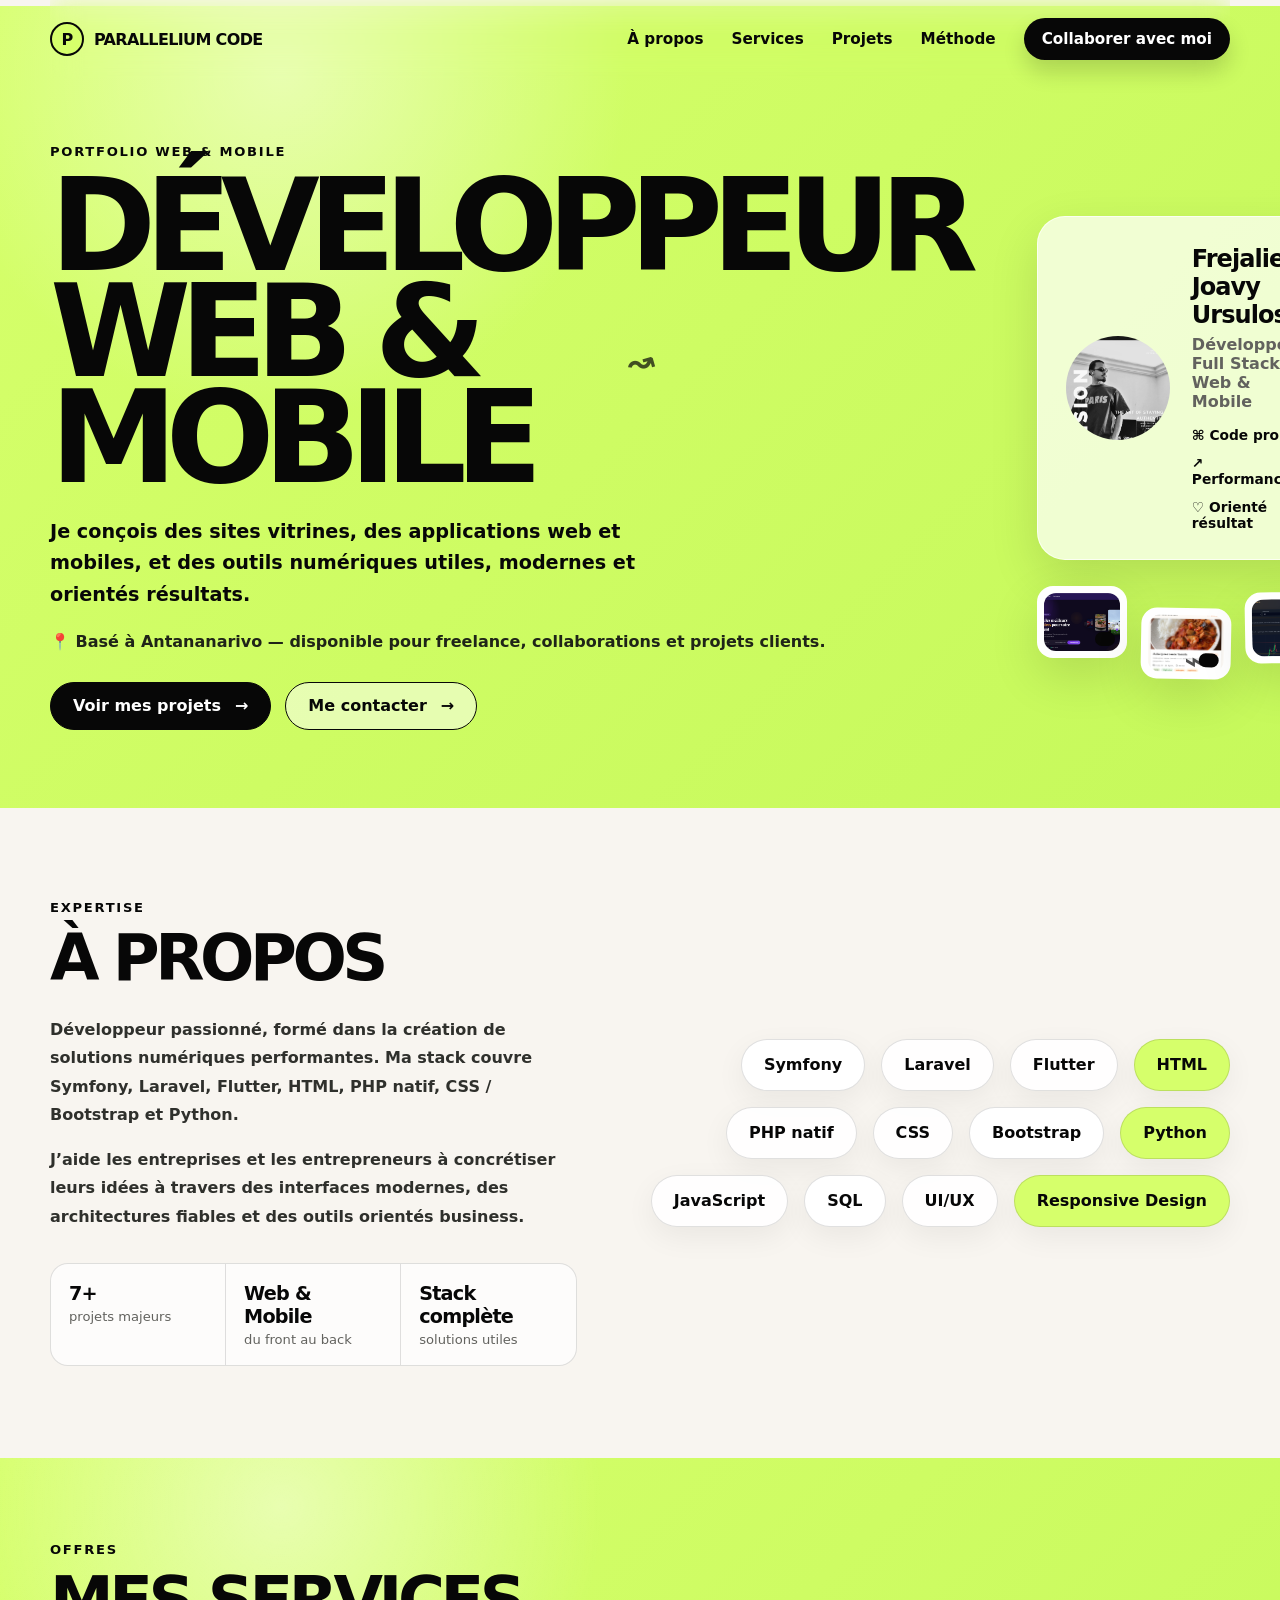
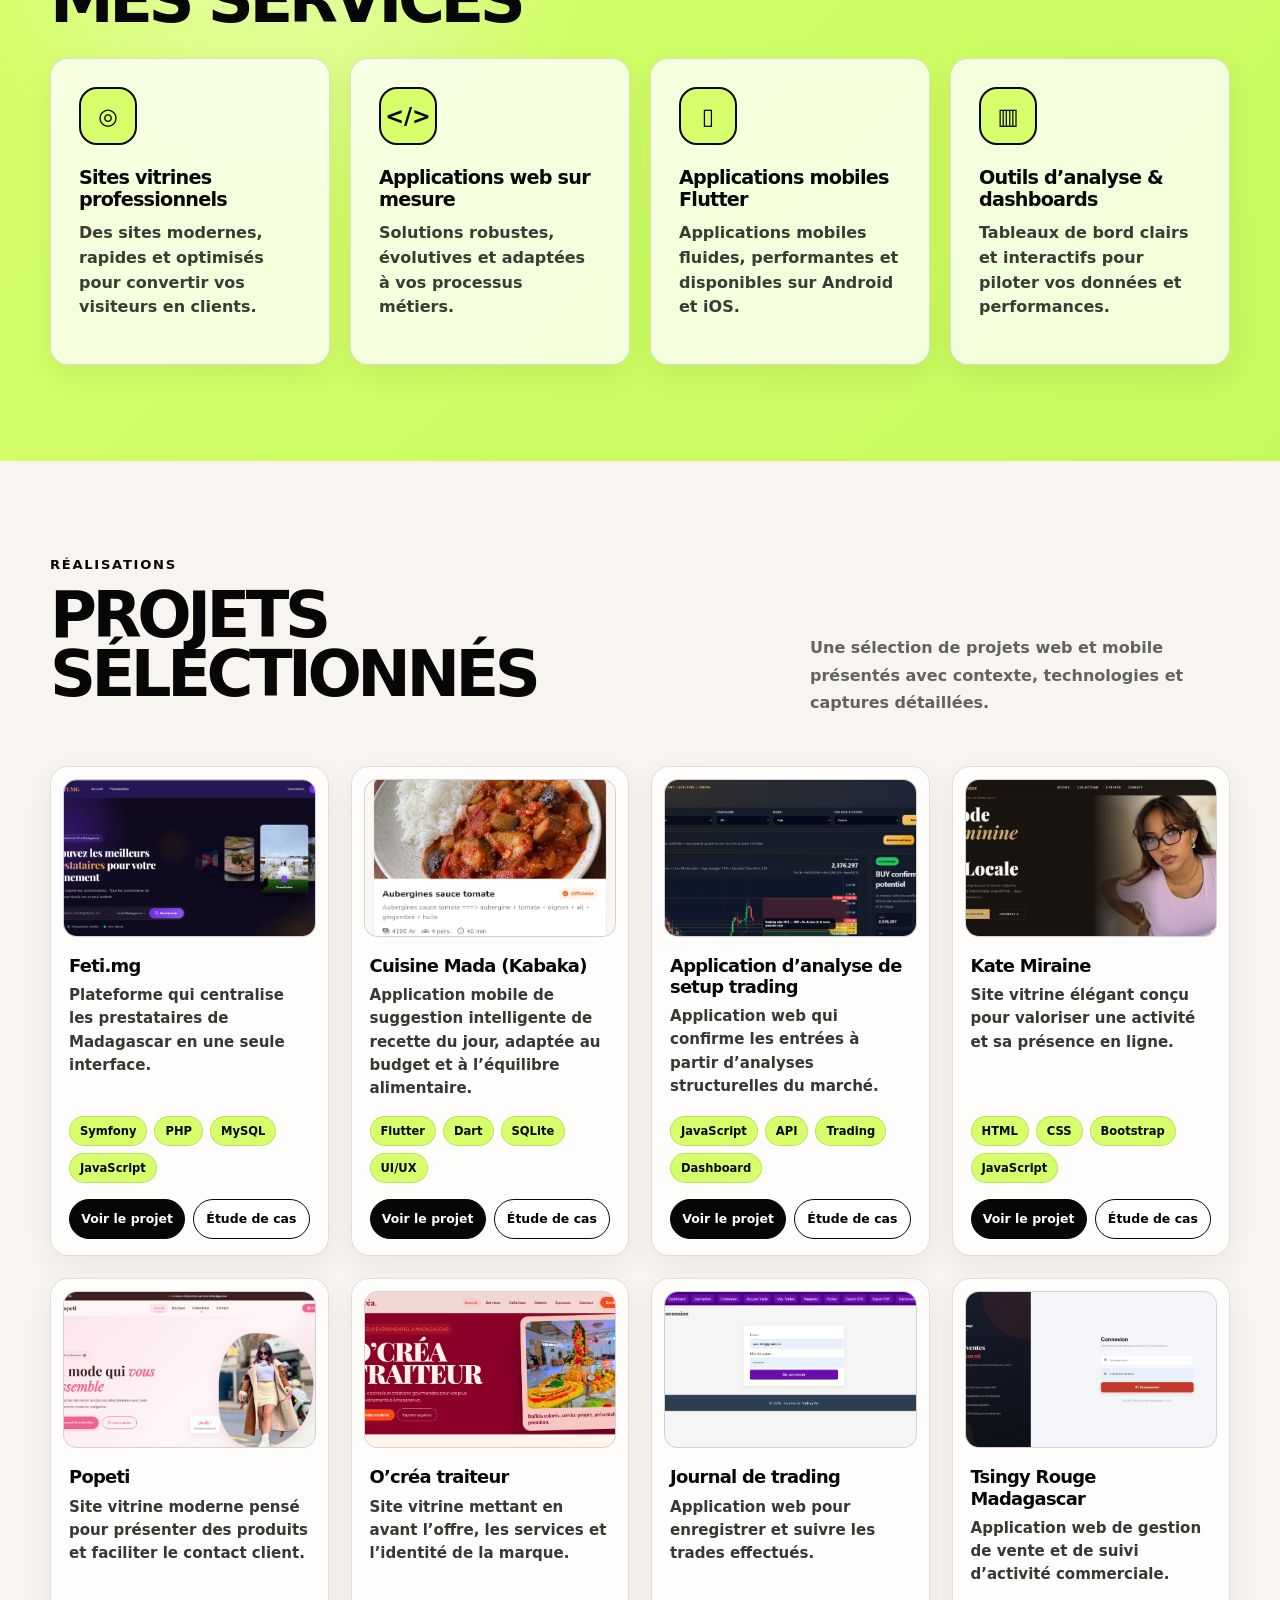
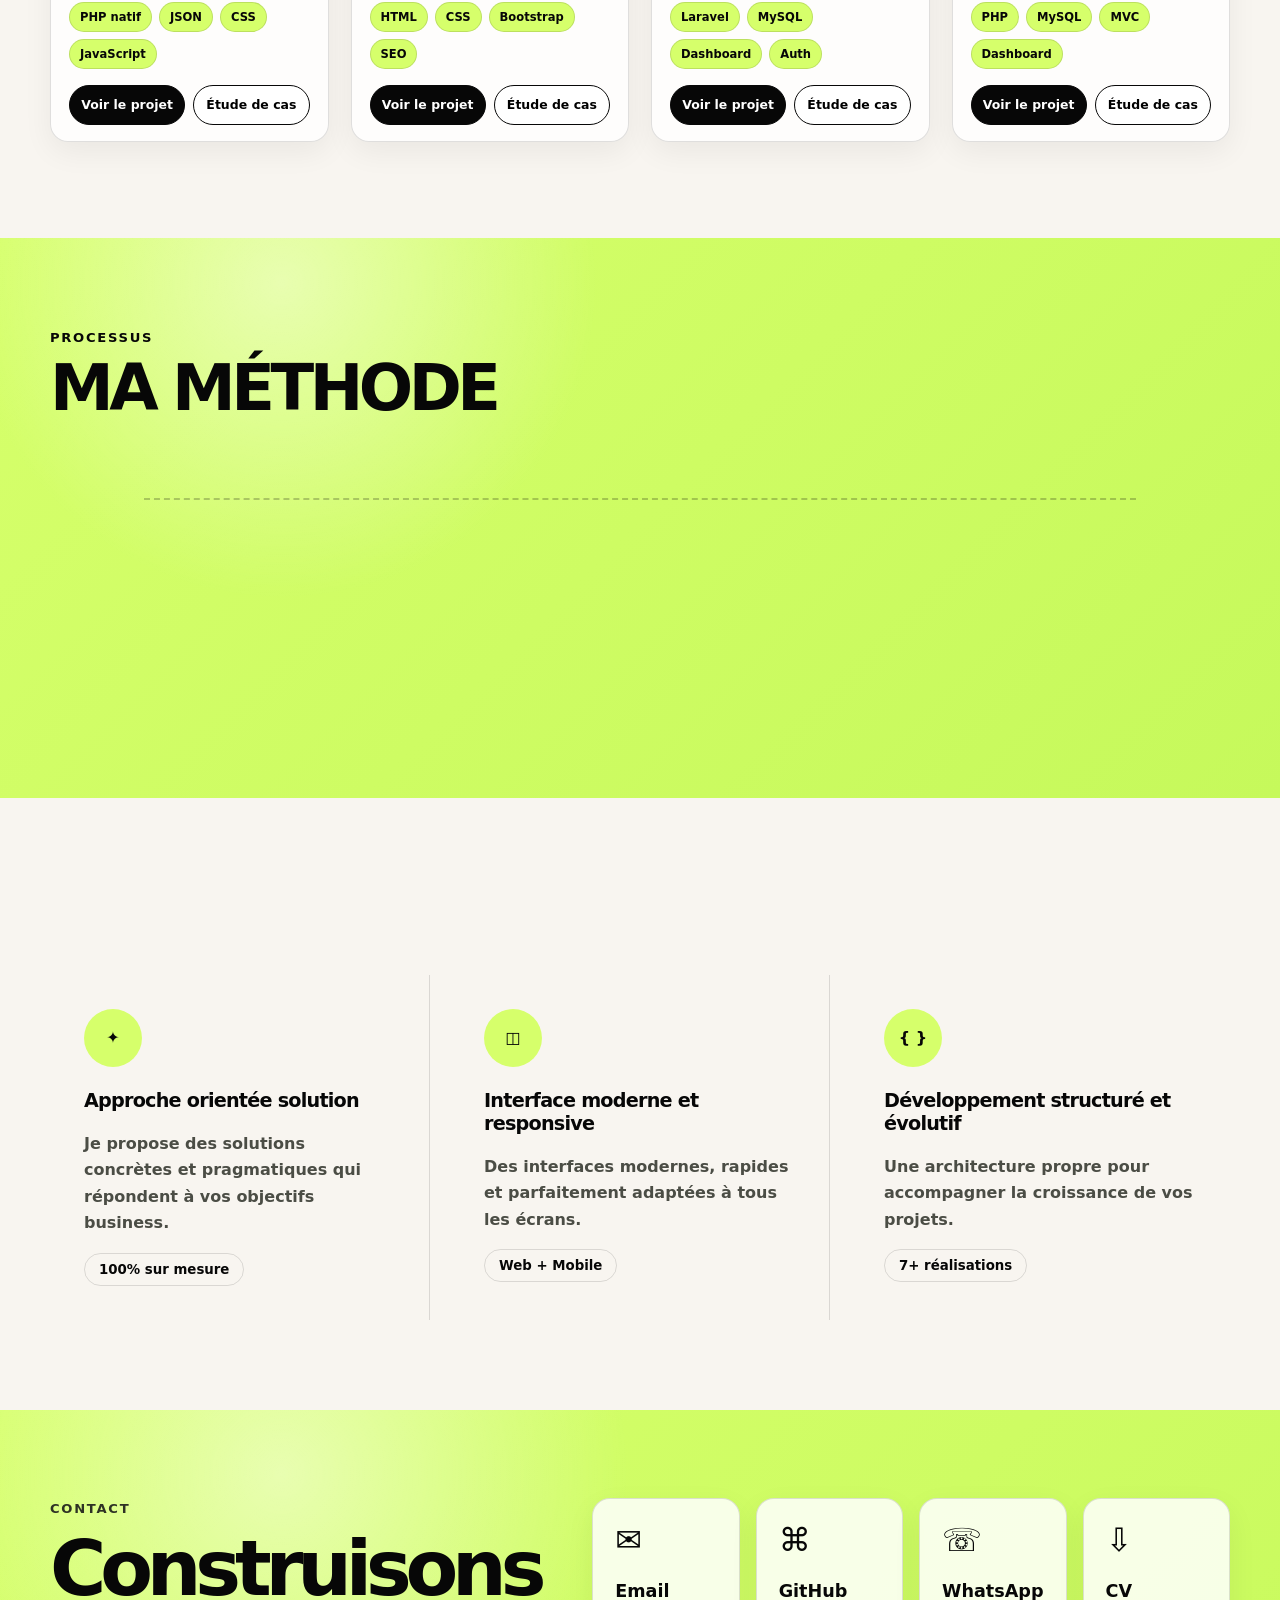
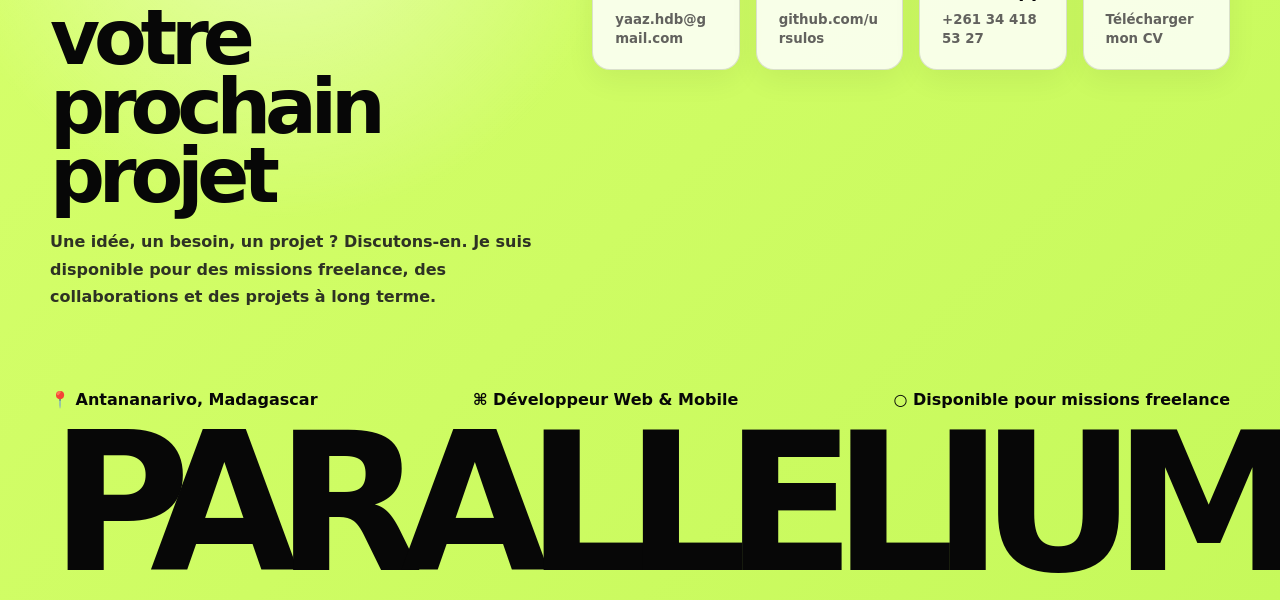
==== commit 2bdfeea2: "Update index.html" ====
--- a/index.html
+++ b/index.html
@@ -9,6 +9,10 @@
   <link rel="preconnect" href="https://fonts.gstatic.com" crossorigin>
   <link href="https://fonts.googleapis.com/css2?family=Inter:wght@400;500;600;700;800;900&display=swap" rel="stylesheet">
   <link rel="stylesheet" href="assets/css/style.css" />
+  <!-- Favicon -->
+<link rel="icon" type="image/png" href="assets/img/favicon.png">
+<link rel="shortcut icon" type="image/png" href="assets/img/favicon.png">
+<link rel="apple-touch-icon" href="assets/img/favicon.png">
 </head>
 <body>
   <div class="progress-bar" aria-hidden="true"></div>
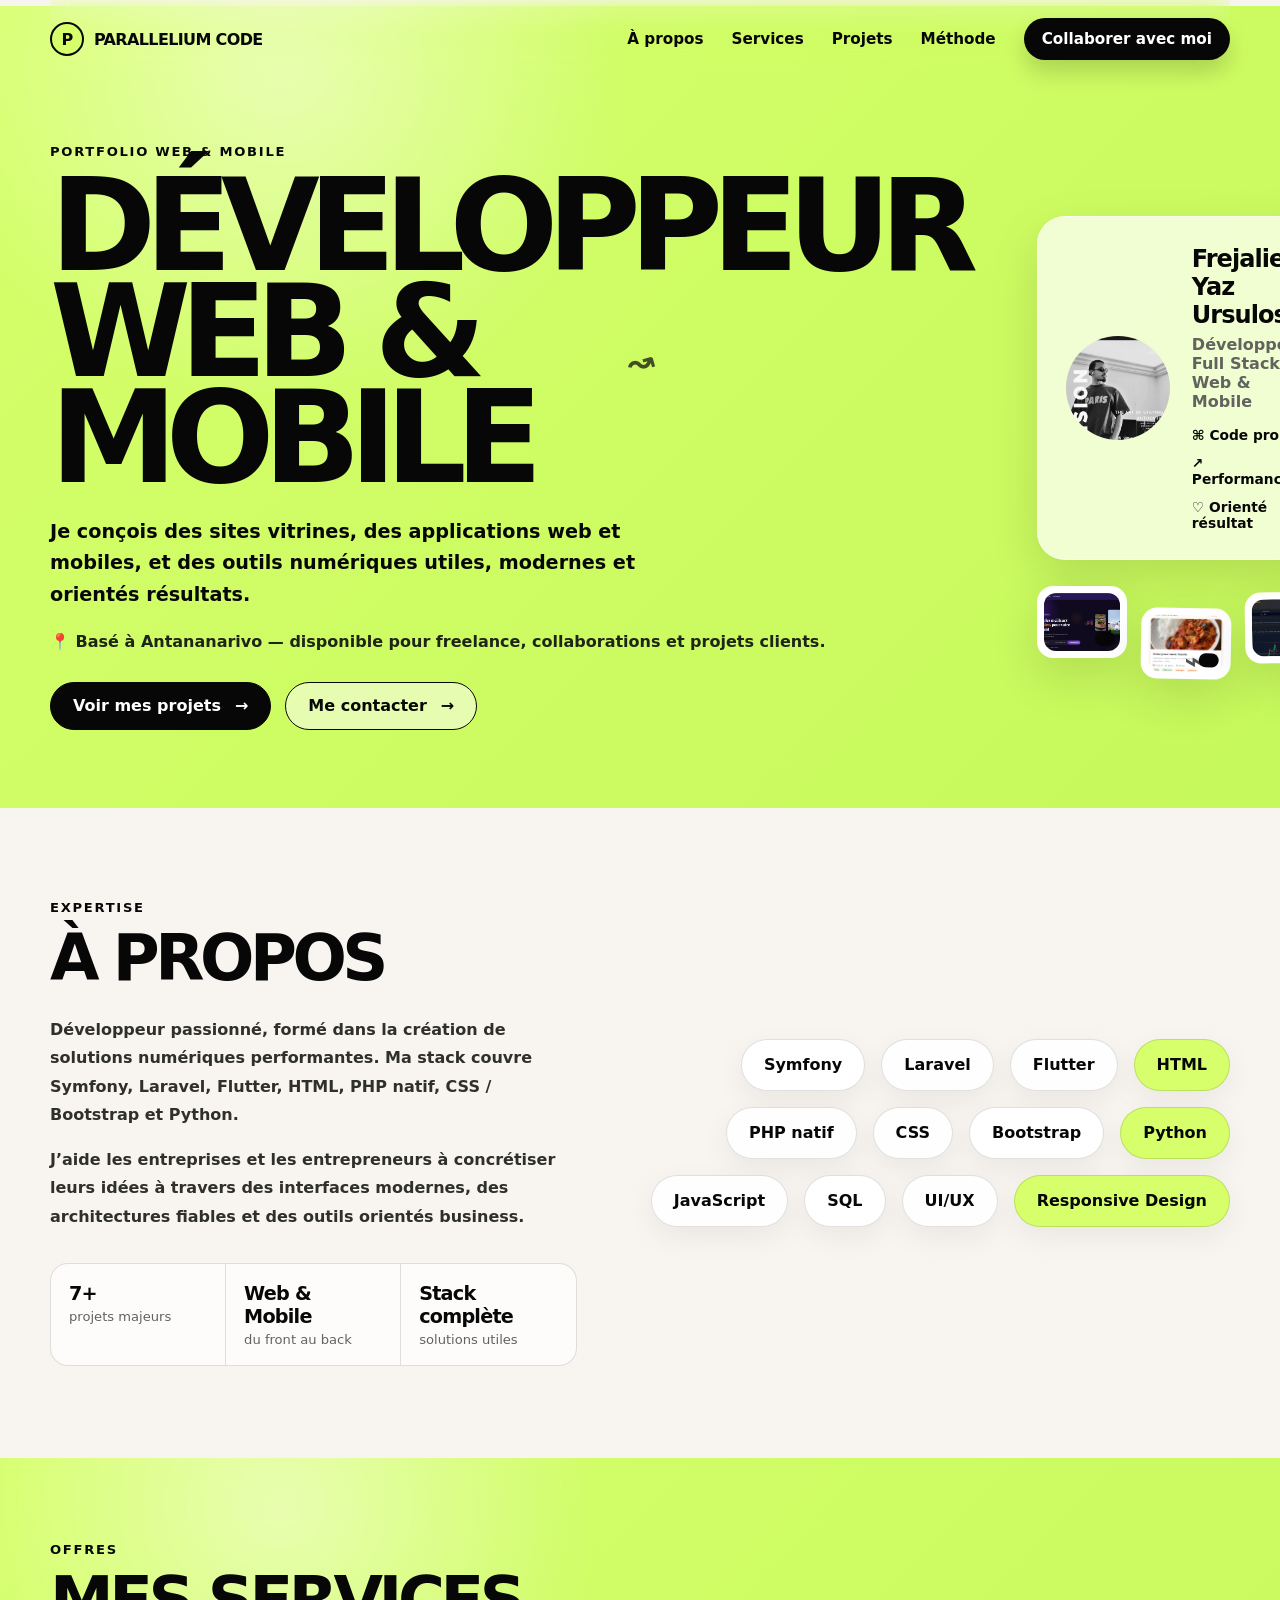
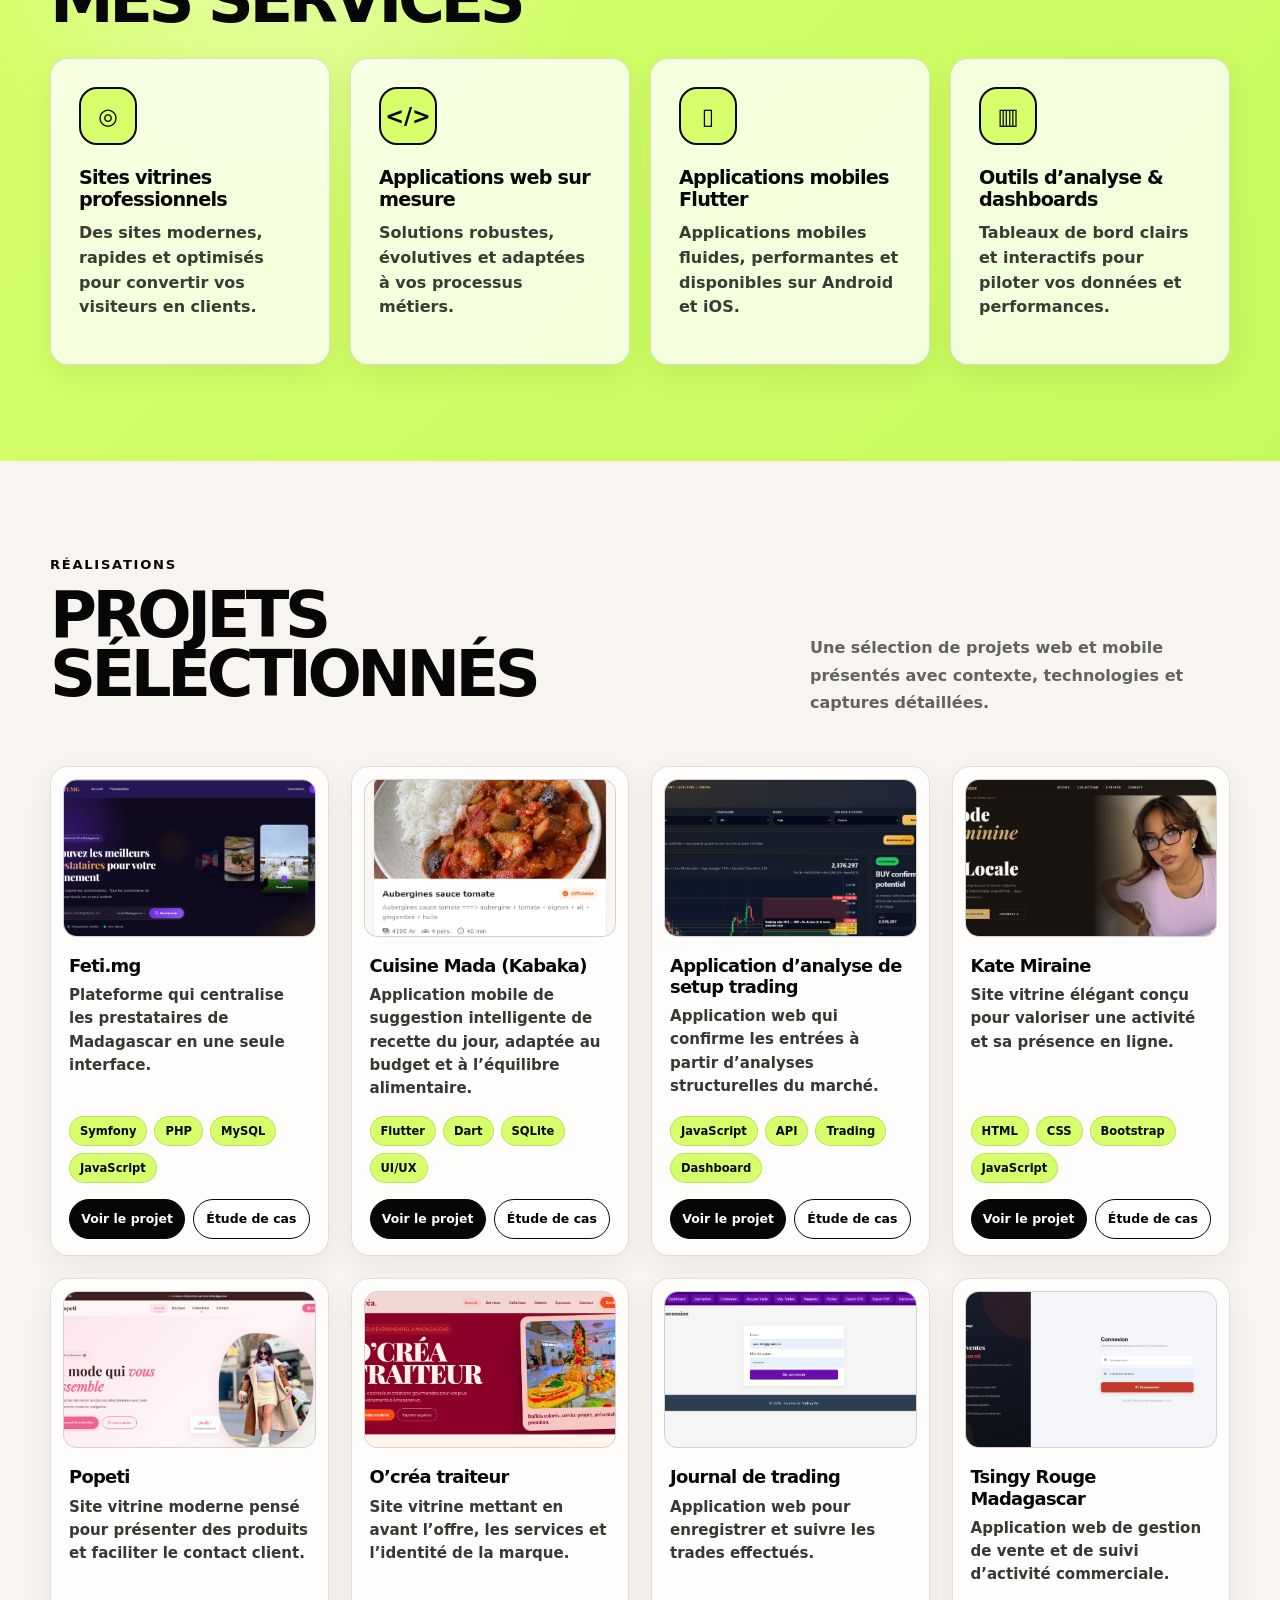
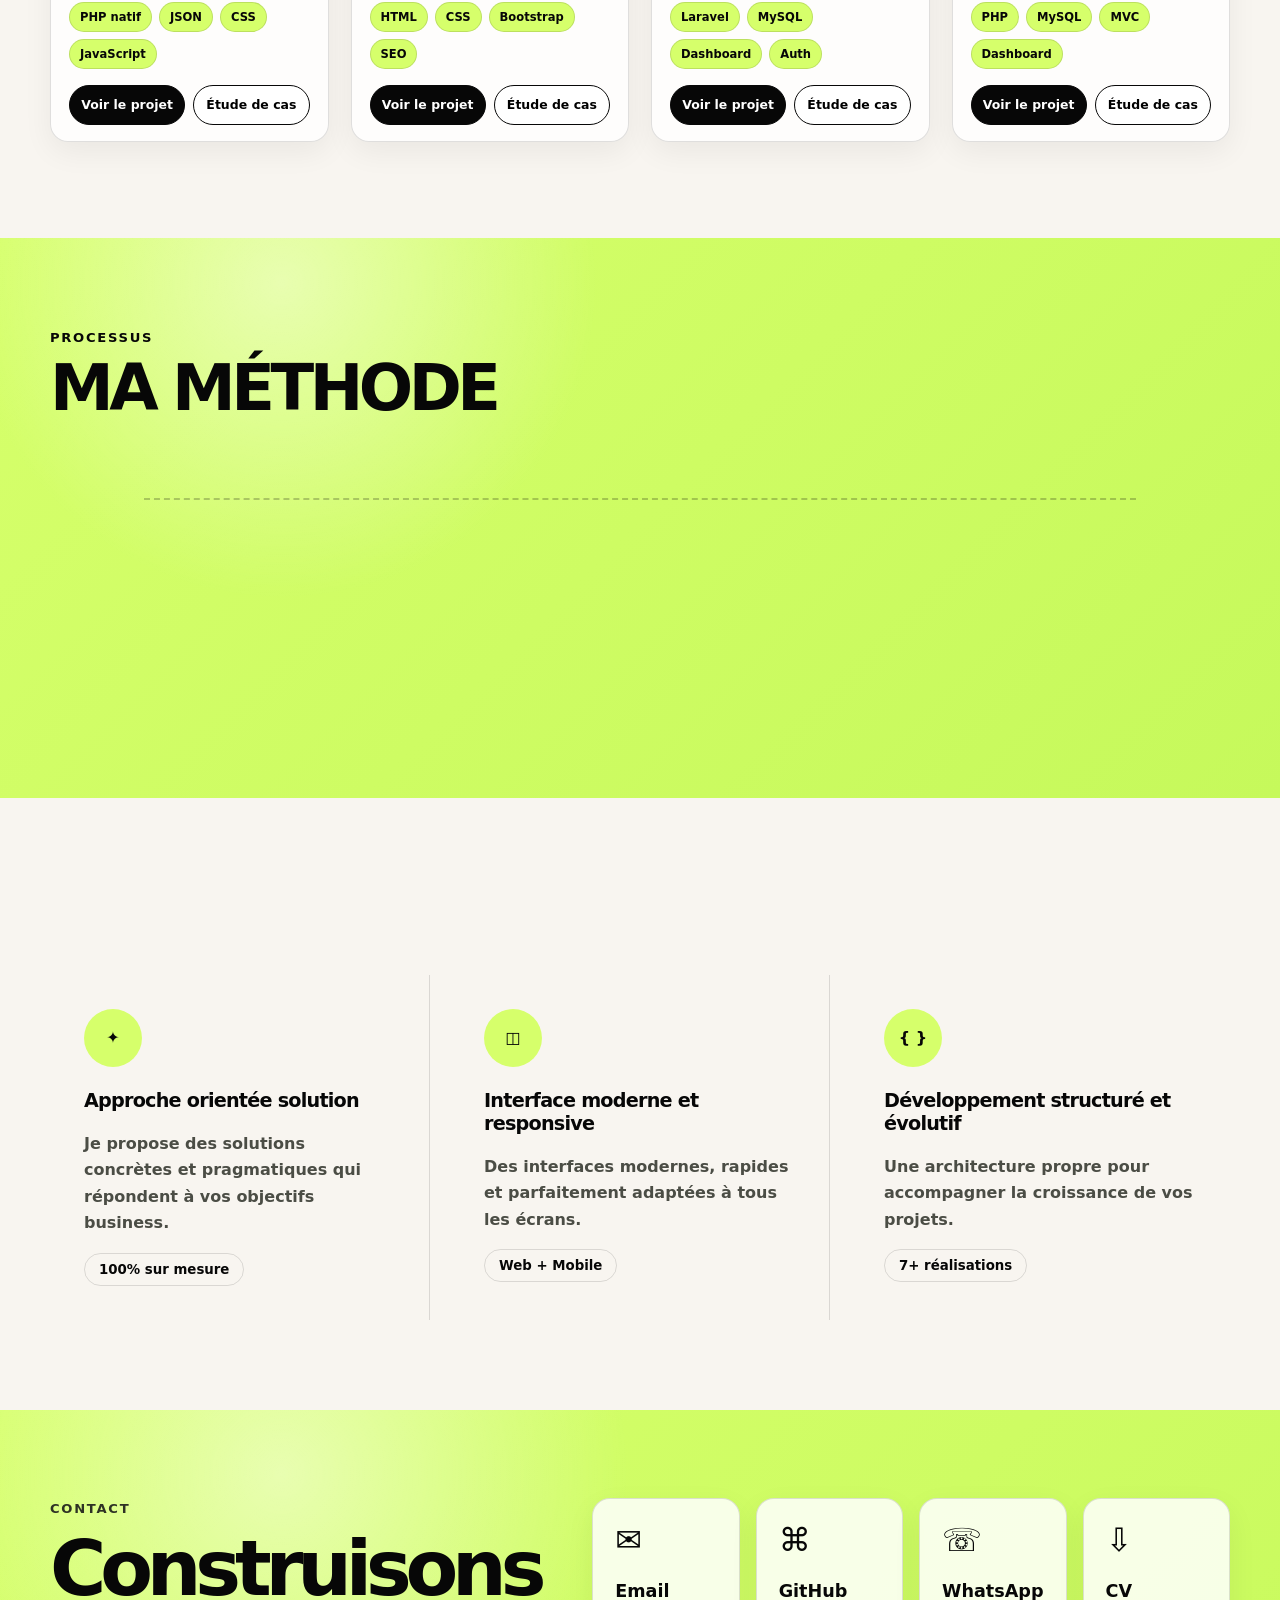
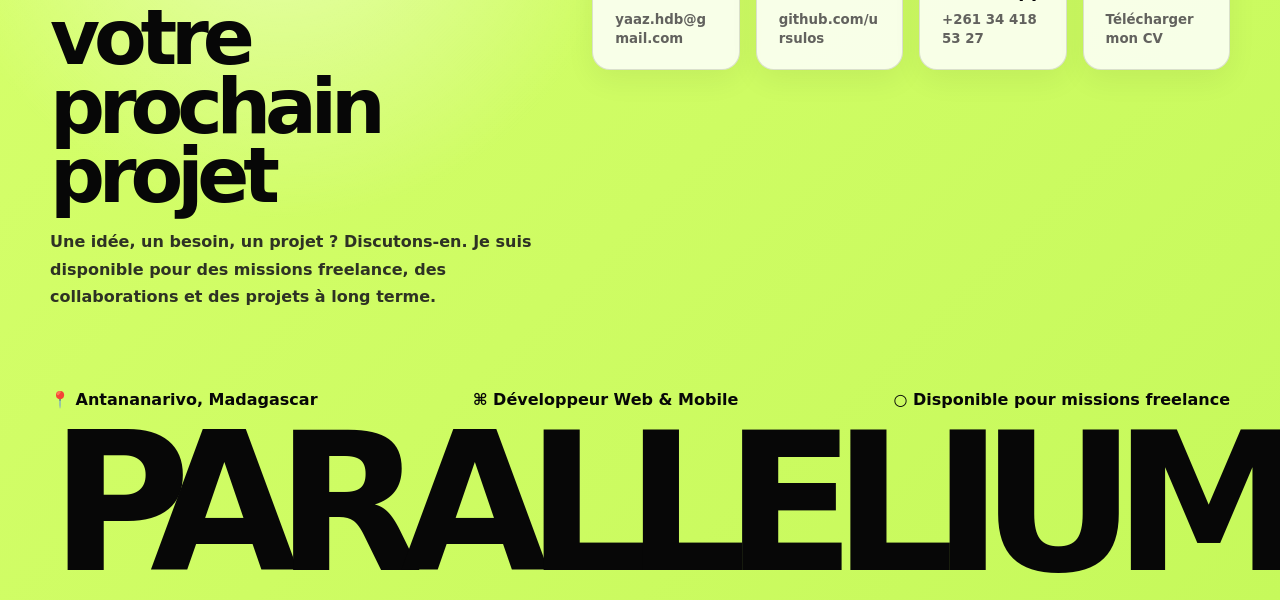
==== commit 80b716a1: "Update name from Frejalie Joavy Ursulos to Frejalie Yaz Ursulos" ====
--- a/index.html
+++ b/index.html
@@ -57,7 +57,7 @@
           <article class="profile-card float-card" aria-label="Profil développeur">
             <div class="avatar"><img src="assets/img/profile.png" alt="Photo de profil de Frejalie Joavy Ursulos"></div>
             <div>
-              <h2>Frejalie Joavy Ursulos</h2>
+              <h2>Frejalie Yaz Ursulos</h2>
               <p>Développeur Full Stack Web & Mobile</p>
               <ul class="profile-points">
                 <li>⌘ Code propre</li>
--- a/assets/css/style.css
+++ b/assets/css/style.css
@@ -663,3 +663,324 @@
   .carousel-btn { width: 42px; height: 42px; }
   .modal-info { padding: 34px 22px; }
 }
+
+/* =========================================================
+   Correctif responsive mobile — évite les textes/cartes coupés
+   ========================================================= */
+html,
+body {
+  max-width: 100%;
+  overflow-x: hidden;
+}
+
+@media (max-width: 760px) {
+  .container,
+  .site-header,
+  .big-wordmark {
+    width: calc(100% - 32px);
+    max-width: 100%;
+  }
+
+  .site-header {
+    gap: 14px;
+    padding: 16px 0;
+  }
+
+  .brand {
+    min-width: 0;
+    gap: 10px;
+    font-size: clamp(.86rem, 3.7vw, 1rem);
+    letter-spacing: -.055em;
+  }
+
+  .brand-mark {
+    flex: 0 0 40px;
+    width: 40px;
+    height: 40px;
+  }
+
+  .nav-toggle {
+    flex: 0 0 auto;
+  }
+
+  .hero {
+    margin-top: -72px;
+    padding: 126px 0 58px;
+    overflow: hidden;
+  }
+
+  .hero-grid {
+    gap: 34px;
+  }
+
+  .eyebrow {
+    font-size: .74rem;
+    letter-spacing: .13em;
+    overflow-wrap: anywhere;
+  }
+
+  h1 {
+    max-width: 100%;
+    font-size: clamp(2.85rem, 12vw, 4.6rem);
+    line-height: .92;
+    letter-spacing: -.075em;
+    overflow-wrap: normal;
+    word-break: normal;
+  }
+
+  h1 span {
+    display: block;
+    max-width: 100%;
+    white-space: normal;
+  }
+
+  .hero-text,
+  .location,
+  .section-text,
+  .section-head p,
+  .contact p {
+    max-width: 100%;
+    font-size: 1rem;
+    line-height: 1.6;
+    overflow-wrap: anywhere;
+  }
+
+  .hero-actions,
+  .card-actions,
+  .project-actions {
+    width: 100%;
+  }
+
+  .hero-actions {
+    display: grid;
+    grid-template-columns: 1fr;
+    gap: 12px;
+  }
+
+  .btn {
+    width: 100%;
+    min-width: 0;
+    padding-inline: 18px;
+  }
+
+  .profile-card {
+    width: 100%;
+    max-width: 100%;
+    padding: 22px;
+    border-radius: 24px;
+    overflow: hidden;
+  }
+
+  .profile-card h2 {
+    font-size: clamp(1.45rem, 6.8vw, 2rem);
+    line-height: 1.08;
+    overflow-wrap: anywhere;
+  }
+
+  .profile-card p,
+  .profile-points {
+    overflow-wrap: anywhere;
+  }
+
+  .profile-points {
+    gap: 10px;
+  }
+
+  .hero-screens {
+    width: 100%;
+    grid-template-columns: 1fr;
+    gap: 16px;
+  }
+
+  .screen-card {
+    width: 100%;
+    max-width: 100%;
+    border-radius: 20px;
+    overflow: hidden;
+  }
+
+  .screen-card img {
+    width: 100%;
+    height: auto;
+    aspect-ratio: 16 / 10;
+    object-fit: cover;
+  }
+
+  .about,
+  .services,
+  .projects,
+  .method,
+  .why,
+  .contact {
+    padding-block: 62px;
+  }
+
+  .section-title,
+  .contact h2 {
+    max-width: 100%;
+    font-size: clamp(2.05rem, 10.5vw, 3.35rem);
+    line-height: .96;
+    letter-spacing: -.065em;
+    overflow-wrap: normal;
+    word-break: normal;
+  }
+
+  .skills-cloud {
+    gap: 10px;
+  }
+
+  .skills-cloud span {
+    min-height: 44px;
+    padding: 0 16px;
+    font-size: .88rem;
+  }
+
+  .service-card,
+  .why-card,
+  .method-card,
+  .project-card,
+  .contact-card {
+    width: 100%;
+    max-width: 100%;
+    overflow: hidden;
+  }
+
+  .service-card,
+  .why-card,
+  .method-card {
+    padding: 22px;
+  }
+
+  .project-card {
+    padding: 10px;
+    border-radius: 22px;
+  }
+
+  .project-cover {
+    width: 100%;
+    height: auto;
+    aspect-ratio: 16 / 10;
+    object-fit: cover;
+    border-radius: 16px;
+  }
+
+  .project-body {
+    padding: 16px 4px 4px;
+  }
+
+  .project-body h3 {
+    font-size: 1.08rem;
+    line-height: 1.18;
+    overflow-wrap: anywhere;
+  }
+
+  .project-body p {
+    font-size: .92rem;
+    line-height: 1.5;
+    overflow-wrap: anywhere;
+  }
+
+  .tags {
+    margin-top: 12px;
+  }
+
+  .project-actions {
+    display: grid;
+    grid-template-columns: 1fr;
+    gap: 8px;
+  }
+
+  .project-actions button {
+    width: 100%;
+  }
+
+  .contact-grid {
+    gap: 28px;
+  }
+
+  .contact-cards {
+    gap: 12px;
+  }
+
+  .contact-card {
+    min-height: auto;
+    padding: 20px;
+  }
+
+  .footer {
+    padding-top: 40px;
+    font-size: .9rem;
+    line-height: 1.5;
+  }
+
+  .big-wordmark {
+    margin-top: 24px;
+    font-size: clamp(2.8rem, 15vw, 5.2rem);
+    line-height: .88;
+    letter-spacing: -.1em;
+    white-space: normal;
+    overflow-wrap: anywhere;
+  }
+
+  .modal-panel {
+    width: 100%;
+    max-height: 92vh;
+    border-radius: 24px;
+  }
+
+  .modal-content {
+    min-height: 0;
+  }
+
+  .carousel {
+    min-height: 280px;
+  }
+
+  .modal-info h2 {
+    font-size: clamp(1.75rem, 9vw, 2.6rem);
+    overflow-wrap: anywhere;
+  }
+}
+
+@media (max-width: 420px) {
+  .container,
+  .site-header,
+  .big-wordmark {
+    width: calc(100% - 26px);
+  }
+
+  .brand {
+    font-size: .82rem;
+  }
+
+  .brand-mark {
+    flex-basis: 36px;
+    width: 36px;
+    height: 36px;
+  }
+
+  h1 {
+    font-size: clamp(2.55rem, 11.2vw, 3.2rem);
+    line-height: .94;
+    letter-spacing: -.07em;
+  }
+
+  .hero-text,
+  .location {
+    font-size: .96rem;
+  }
+
+  .section-title,
+  .contact h2 {
+    font-size: clamp(1.9rem, 10vw, 2.55rem);
+  }
+
+  .avatar {
+    width: 92px;
+    height: 92px;
+  }
+
+  .carousel {
+    min-height: 230px;
+  }
+}
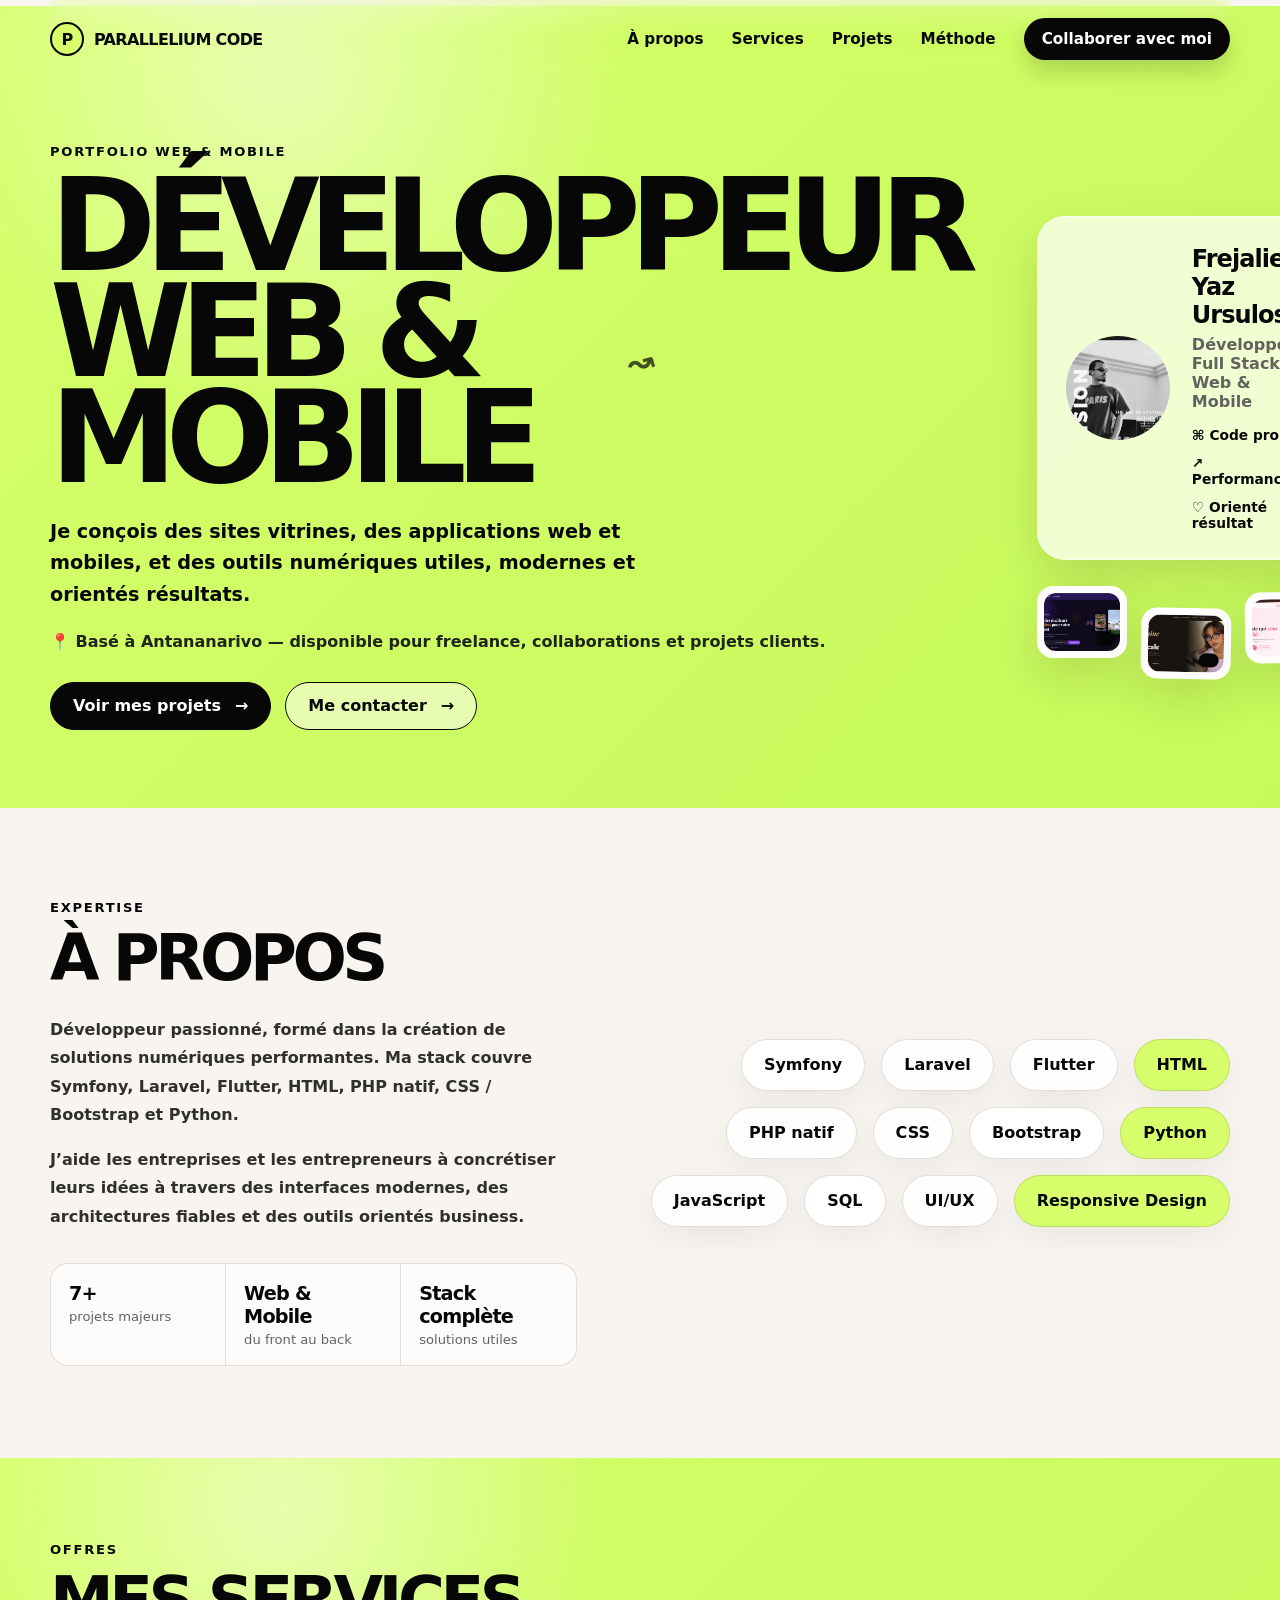
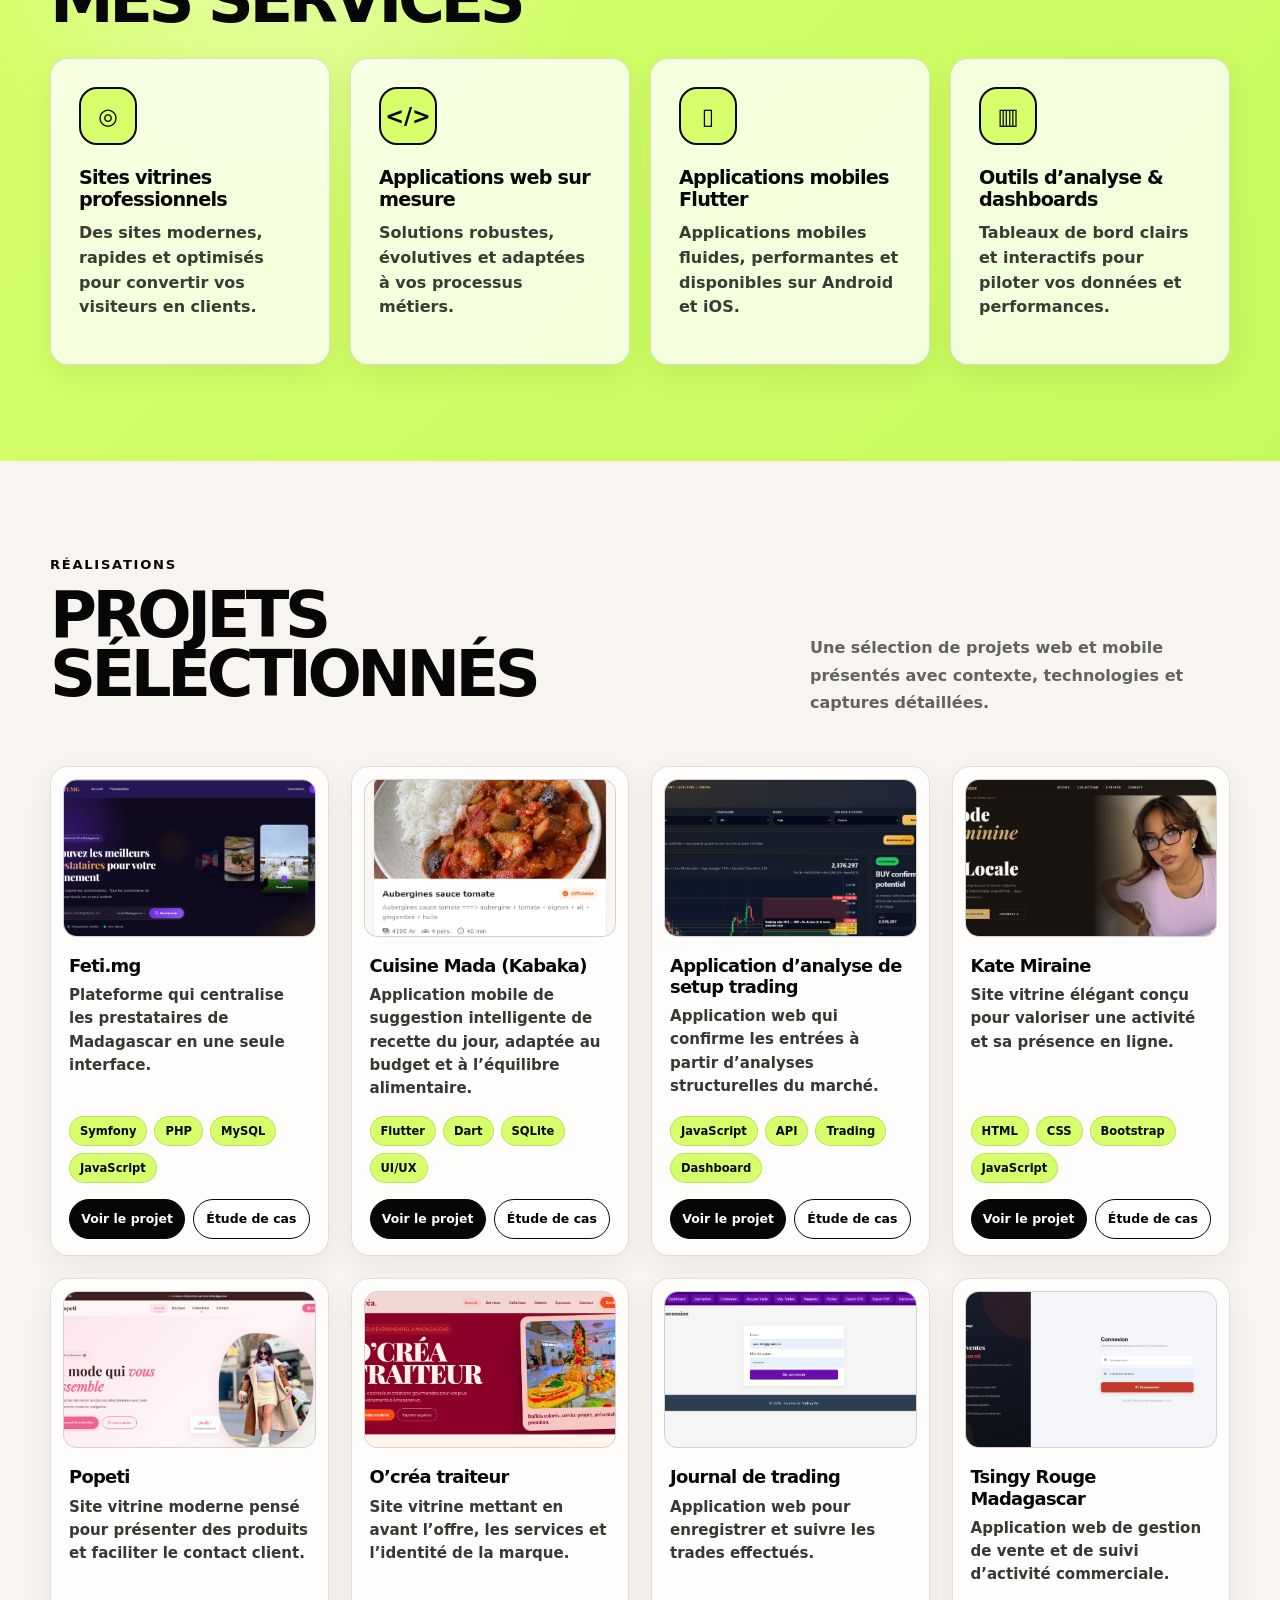
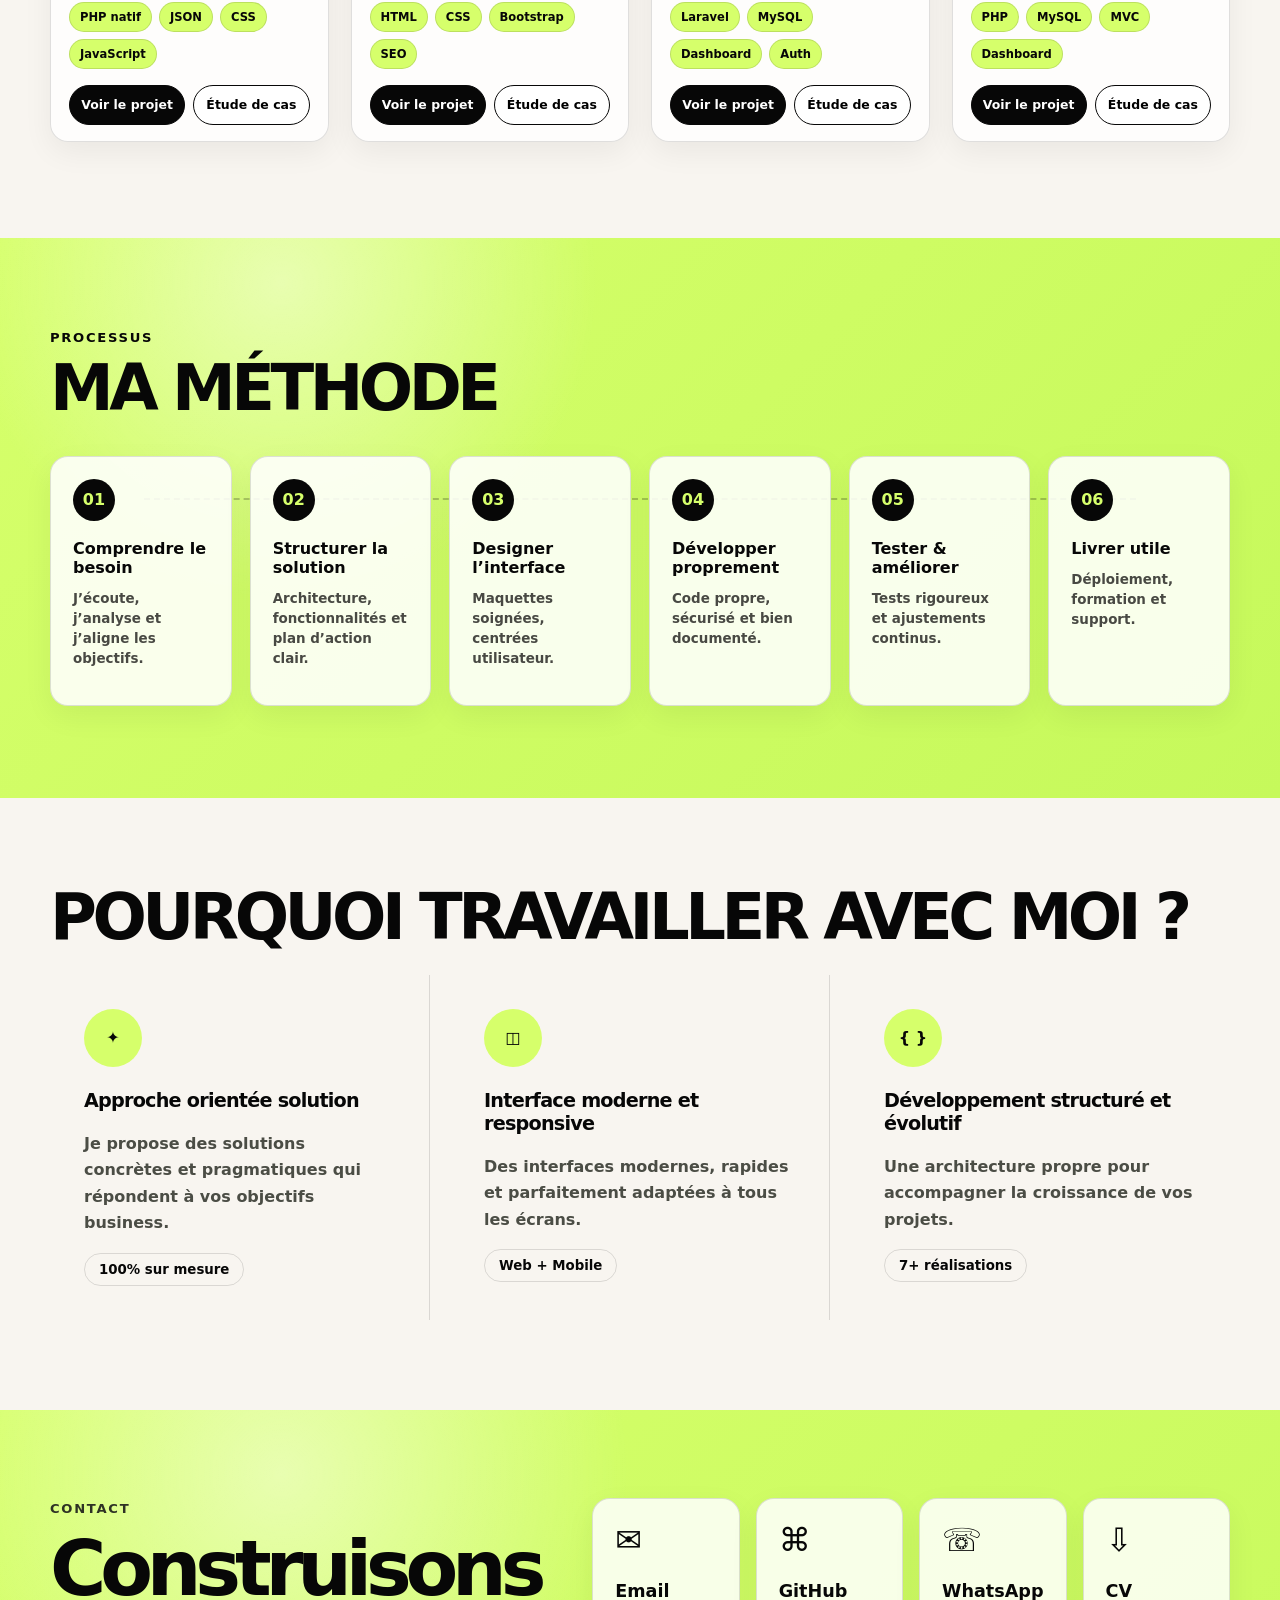
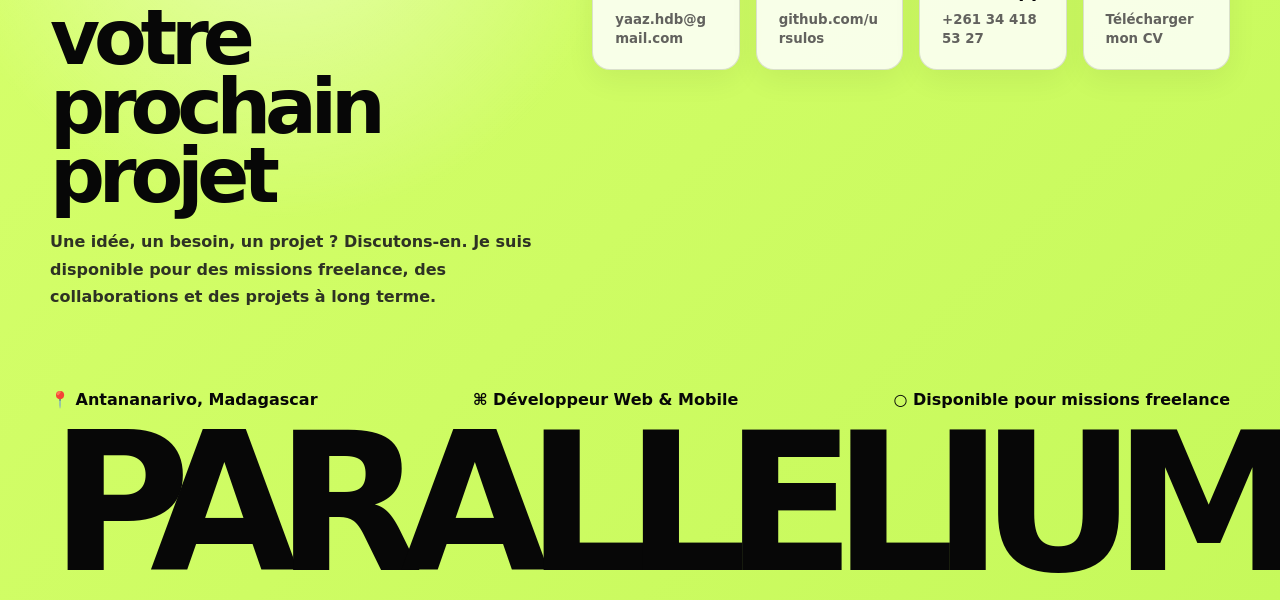
==== commit aba9534a: "Update project cover images in index.html" ====
--- a/index.html
+++ b/index.html
@@ -73,11 +73,11 @@
               <span></span>
             </button>
             <button class="screen-card" type="button" data-open-project="cuisine-mada" aria-label="Voir Cuisine Mada">
-              <img src="assets/img/projects/cuisine/cover.png" alt="Couverture projet Cuisine Mada" />
+              <img src="assets/img/projects/kate/cover.png" alt="Couverture projet kate miraine" />
               <span></span>
             </button>
             <button class="screen-card" type="button" data-open-project="setup-trading" aria-label="Voir application trading">
-              <img src="assets/img/projects/trading/cover.png" alt="Couverture projet analyse trading" />
+              <img src="assets/img/projects/popeti/cover.png" alt="Couverture projet popeti" />
               <span></span>
             </button>
           </div>
